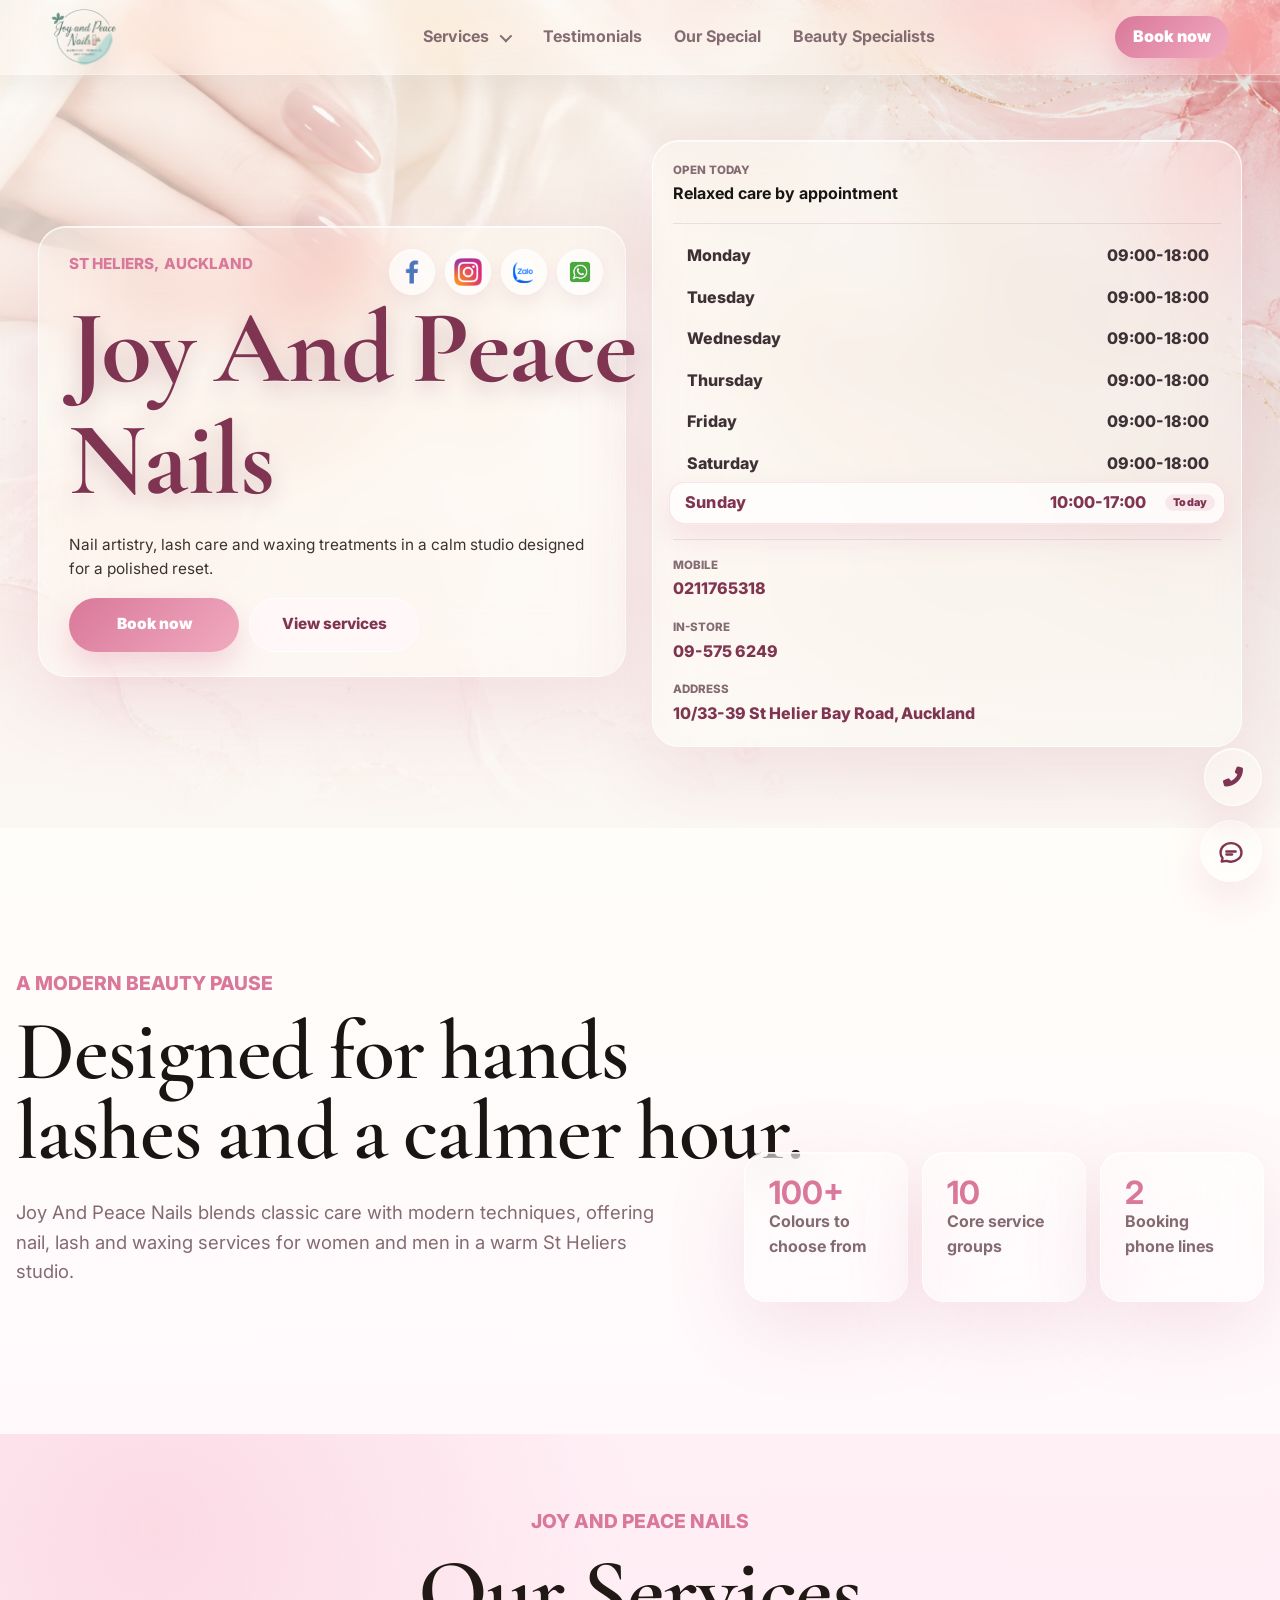
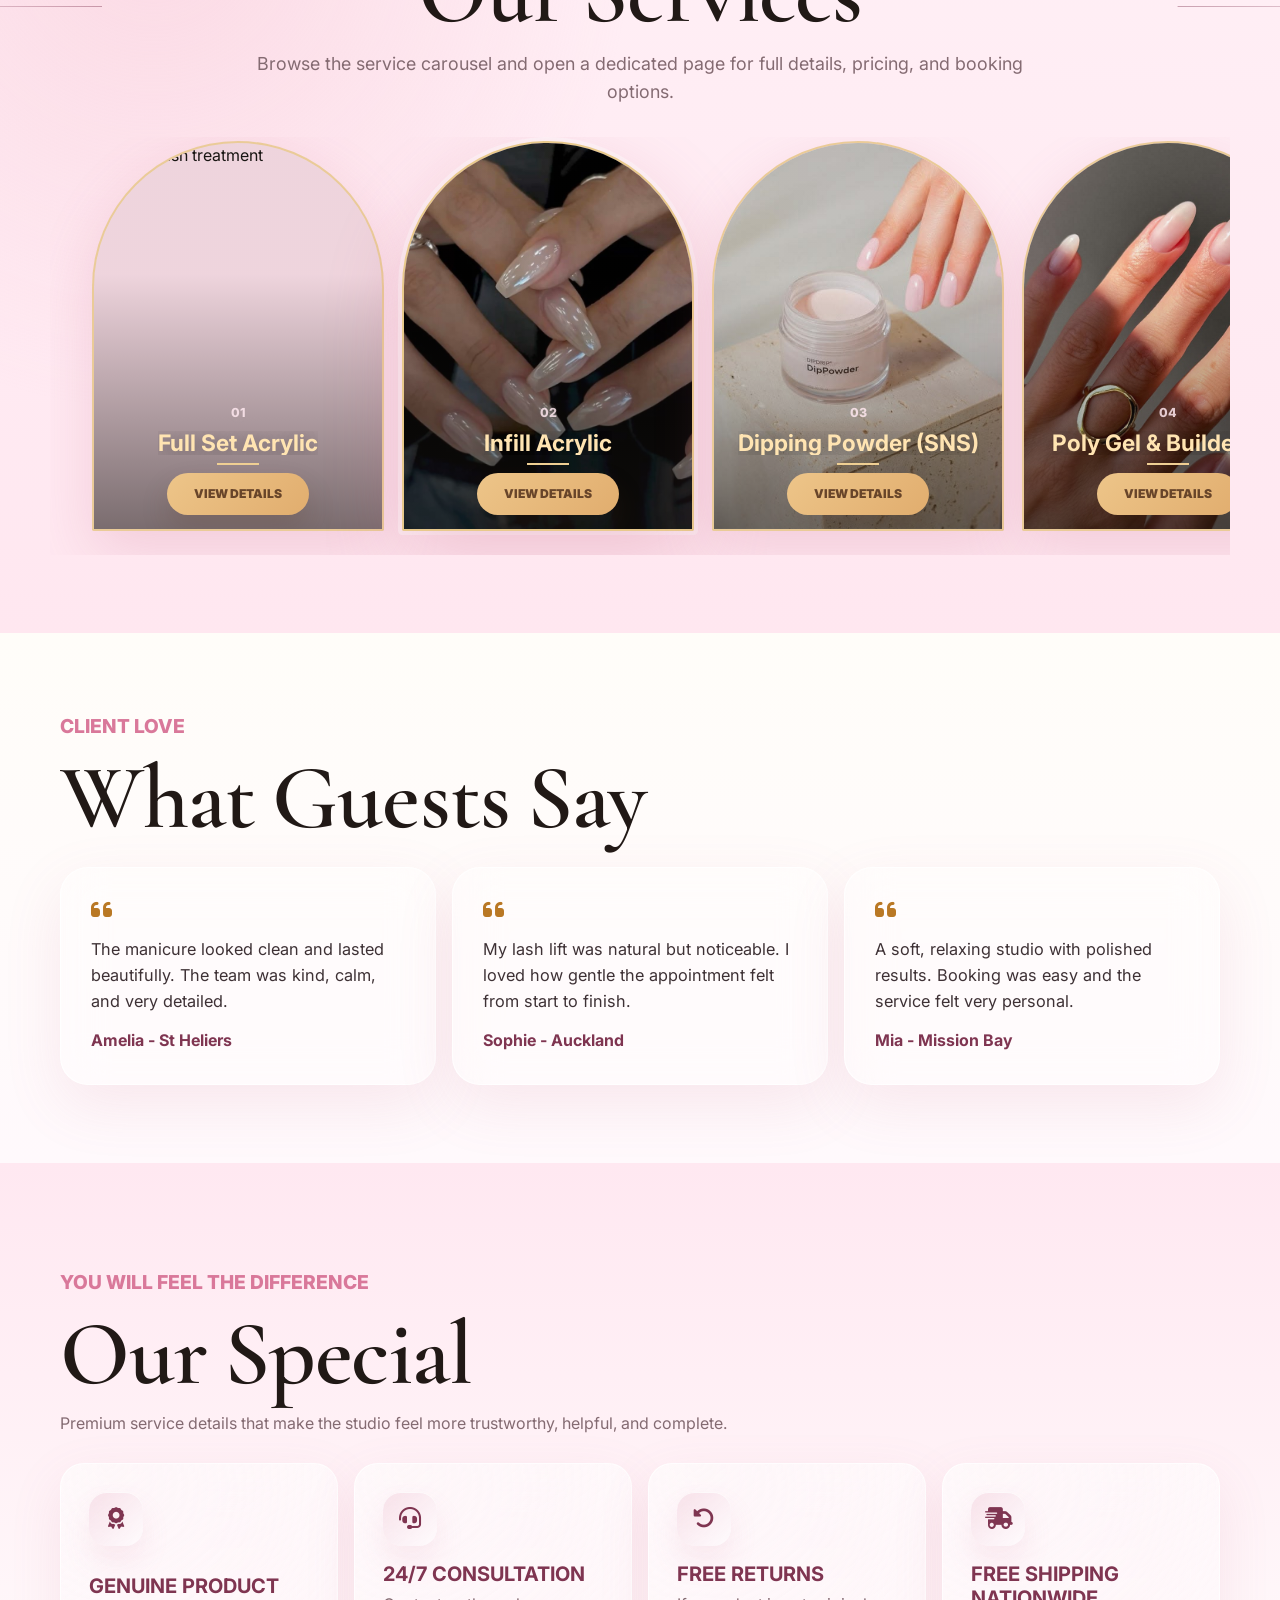
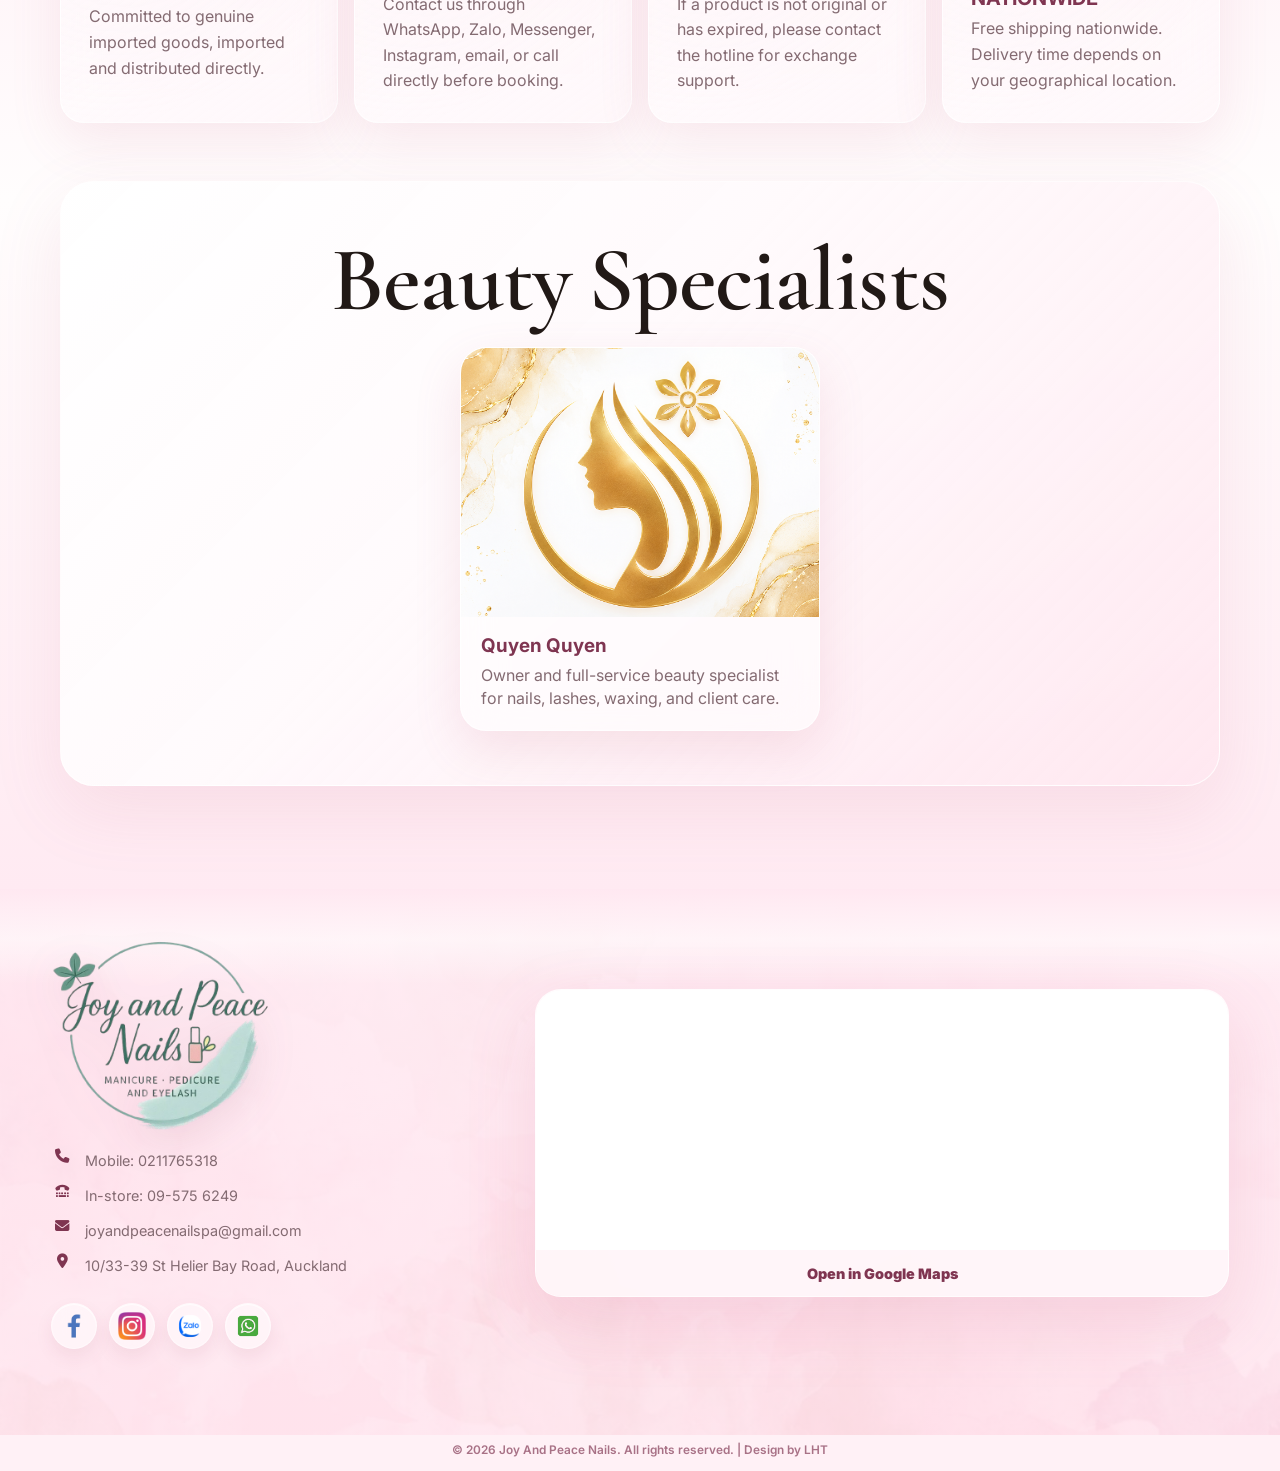
==== index.html @ 94418ef8 "Deploy Joy and Peace Nails demo" ====
<!DOCTYPE html>
<html lang="en">
  <head>
    <meta charset="UTF-8" />
    <meta name="viewport" content="width=device-width, initial-scale=1.0" />
    <meta name="description" content="Joy And Peace Nails in St Heliers, Auckland. Nail artistry, lash care and waxing services." />
    <title>Joy And Peace Nails | St Heliers Nail Spa</title>
    <link rel="icon" href="assets/images/favicon.ico" sizes="any" />
    <link rel="apple-touch-icon" href="assets/images/joy-peace-logo.png" />
    <link rel="preconnect" href="https://images.unsplash.com" />
    <link rel="preconnect" href="https://fonts.googleapis.com" />
    <link rel="preconnect" href="https://fonts.gstatic.com" crossorigin />
    <link href="https://fonts.googleapis.com/css2?family=Allura&family=Cormorant+Garamond:wght@500;600;700&family=Inter:wght@400;500;600;700;800&family=Playfair+Display:wght@600;700&display=swap" rel="stylesheet" />
    <link rel="stylesheet" href="https://cdnjs.cloudflare.com/ajax/libs/font-awesome/6.5.2/css/all.min.css" />
    <link rel="stylesheet" href="assets/css/main.css?v=1.8.0" />
  </head>
  <body>

    <header class="site-header" data-header>
      <a class="brand" href="index.html#top" aria-label="Joy and Peace Nails home">
        <img class="brand-logo" src="assets/images/joy-peace-logo.png" alt="Joy and Peace Nails" />
      </a>
      <button class="nav-toggle" type="button" aria-label="Open navigation" aria-expanded="false" data-nav-toggle>
        <i class="fa-solid fa-bars" aria-hidden="true"></i>
      </button>
      <nav class="main-nav" data-nav>
        <div class="nav-service" data-service-nav>
          <button class="nav-link service-trigger" type="button" aria-expanded="false" data-service-trigger>Services</button>
          <div class="service-dropdown" aria-label="Services menu" data-service-dropdown>
            <a href="services/full-set-acrylic.html" data-service-nav-link="services/full-set-acrylic.html"><span>Full Set Acrylic</span></a>
            <a href="services/infill-acrylic.html" data-service-nav-link="services/infill-acrylic.html"><span>Infill Acrylic</span></a>
            <a href="services/dipping-powder.html" data-service-nav-link="services/dipping-powder.html"><span>Dipping Powder (SNS)</span></a>
            <a href="services/builder-gel.html" data-service-nav-link="services/builder-gel.html"><span>Poly Gel &amp; Builder Gel</span></a>
            <a href="services/manicure-pedicure.html" data-service-nav-link="services/manicure-pedicure.html"><span>Manicure &amp; Pedicure</span></a>
            <a href="services/nail-removal.html" data-service-nav-link="services/nail-removal.html"><span>Removal</span></a>
            <a href="services/eyelash-extensions.html" data-service-nav-link="services/eyelash-extensions.html"><span>Eyelash Extensions</span></a>
            <a href="services/eyelash-infill.html" data-service-nav-link="services/eyelash-infill.html"><span>Infill (After 2 Weeks)</span></a>
            <a href="services/eyelashes-lift.html" data-service-nav-link="services/eyelashes-lift.html"><span>Tinting / Lifting / Perm</span></a>
            <a href="services/waxing.html" data-service-nav-link="services/waxing.html"><span>Waxing</span></a>
          </div>
        </div>
        <a href="index.html#testimonials">Testimonials</a>
        <a href="index.html#specialists">Our Special</a>
        <a href="index.html#team">Beauty Specialists</a>
      </nav>
      <button class="header-cta" type="button" data-booking-open>Book now</button>
    </header>

    <main id="top">
      <section class="hero">
        <div class="hero-media" aria-hidden="true" data-hero-media data-hero-images='[&quot;assets/images/hero/bg11.png&quot;,&quot;assets/images/hero/bg12.png&quot;,&quot;assets/images/hero/bg13.png&quot;]'><img src="assets/images/hero/bg11.png" alt="" /></div>
        <div class="hero-overlay"></div>
        <div class="hero-content reveal">
          <div class="hero-socials" aria-label="Social links">
            <a href="https://www.facebook.com/JoyandPeaceNails/?ref=PROFILE_EDIT_xav_ig_profile_page_web#" target="_blank" rel="noreferrer" aria-label="Facebook"><img src="assets/images/facebook-icon.png" alt="" /></a>
            <a href="https://instagram.com/joy_and_peace_nails/" target="_blank" rel="noreferrer" aria-label="Instagram"><img src="assets/images/instagram-icon.png" alt="" /></a>
            <a href="https://zalo.me/64211765318" target="_blank" rel="noreferrer" aria-label="Zalo"><img src="assets/images/zalo-icon.png" alt="" /></a>
            <a href="https://wa.me/64211765318?text=Hi%2C%20I%20would%20like%20to%20book%20an%20appointment." target="_blank" rel="noreferrer" aria-label="WhatsApp"><img src="assets/images/whatsapp-icon.png" alt="" /></a>
          </div>
          <p class="eyebrow hero-location"><span>St Heliers,</span><span>Auckland</span></p>
          <h1 class="hero-title"><span>Joy And Peace</span><span>Nails</span></h1>
          <p class="hero-copy">Nail artistry, lash care and waxing treatments in a calm studio designed for a polished reset.</p>
          <div class="hero-actions"><button class="button button-primary" type="button" data-booking-open>Book now</button><a class="button button-glass" href="#services">View services</a></div>
        </div>
        <aside class="hero-card reveal" aria-label="Studio details">
          <div><span class="meta-label">Open today</span><strong>Relaxed care by appointment</strong></div>
          <div class="hero-hours" aria-label="Opening hours"><span data-weekday="Monday"><strong>Monday</strong><em>09:00-18:00</em></span>
        <span data-weekday="Tuesday"><strong>Tuesday</strong><em>09:00-18:00</em></span>
        <span data-weekday="Wednesday"><strong>Wednesday</strong><em>09:00-18:00</em></span>
        <span data-weekday="Thursday"><strong>Thursday</strong><em>09:00-18:00</em></span>
        <span data-weekday="Friday"><strong>Friday</strong><em>09:00-18:00</em></span>
        <span data-weekday="Saturday"><strong>Saturday</strong><em>09:00-18:00</em></span>
        <span data-weekday="Sunday"><strong>Sunday</strong><em>10:00-17:00</em></span></div>
          <div class="hero-contact-item hero-contact-mobile"><span class="meta-label">Mobile</span><a class="hero-contact-line" href="tel:+64211765318">0211765318</a></div>
          <div class="hero-contact-item hero-contact-store"><span class="meta-label">In-store</span><a class="hero-contact-line" href="tel:+6495756249">09-575 6249</a></div>
          <div><span class="meta-label">Address</span><a href="https://maps.app.goo.gl/6DC3jdGo32XKdhEe8" target="_blank" rel="noreferrer">10/33-39 St Helier Bay Road, Auckland</a></div>
        </aside>
      </section>
      <section class="intro section-pad">
        <div class="section-kicker reveal">A modern beauty pause</div>
        <div class="intro-grid">
          <div class="intro-copy reveal"><h2 class="intro-title"><span>Designed for hands</span><span>lashes and a calmer hour.</span></h2><p>Joy And Peace Nails blends classic care with modern techniques, offering nail, lash and waxing services for women and men in a warm St Heliers studio.</p></div>
          <div class="stat-strip reveal" aria-label="Studio highlights"><div><strong>100+</strong><span>Colours to choose from</span></div><div><strong>10</strong><span>Core service groups</span></div><div><strong>2</strong><span>Booking phone lines</span></div></div>
        </div>
      </section>
      <section class="services section-pad" id="services">
        <div class="section-heading reveal"><p class="eyebrow">Joy And Peace Nails</p><h2>Our Services</h2><p>Browse the service carousel and open a dedicated page for full details, pricing, and booking options.</p></div>
        <div class="service-rail-wrap"><div class="service-grid" data-service-cards>
          <article class="service-card reveal" id="full-set-acrylic" data-service-card data-service-url="services/full-set-acrylic.html" tabindex="0" role="link" aria-label="View Full Set Acrylic details">
            <div class="service-card-media"><img src="https://images.unsplash.com/photo-1604654894611-6973b376cbde?auto=format&amp;fit=crop&amp;w=900&amp;q=85" alt="Nail polish treatment" data-card-image data-card-index="0" /></div>
            <div class="service-card-body"><span class="service-number">01</span><h3>Full Set Acrylic</h3><span class="service-line" aria-hidden="true"></span><a class="service-detail-button" href="services/full-set-acrylic.html">View Details</a></div>
          </article>
          <article class="service-card reveal" id="infill-acrylic" data-service-card data-service-url="services/infill-acrylic.html" tabindex="0" role="link" aria-label="View Infill Acrylic details">
            <div class="service-card-media"><img src="assets/images/services/infil_acrylic.jpg" alt="Hands with polished acrylic nails" data-card-image data-card-index="1" /></div>
            <div class="service-card-body"><span class="service-number">02</span><h3>Infill Acrylic</h3><span class="service-line" aria-hidden="true"></span><a class="service-detail-button" href="services/infill-acrylic.html">View Details</a></div>
          </article>
          <article class="service-card reveal" id="dipping-powder" data-service-card data-service-url="services/dipping-powder.html" tabindex="0" role="link" aria-label="View Dipping Powder (SNS) details">
            <div class="service-card-media"><img src="assets/images/services/dippingPowder.jpg" alt="Dipping powder nail product with pink manicure" data-card-image data-card-index="2" /></div>
            <div class="service-card-body"><span class="service-number">03</span><h3>Dipping Powder (SNS)</h3><span class="service-line" aria-hidden="true"></span><a class="service-detail-button" href="services/dipping-powder.html">View Details</a></div>
          </article>
          <article class="service-card reveal" id="builder-gel" data-service-card data-service-url="services/builder-gel.html" tabindex="0" role="link" aria-label="View Poly Gel &amp; Builder Gel details">
            <div class="service-card-media"><img src="assets/images/services/builder_gel.jpg" alt="Fresh builder gel manicure" data-card-image data-card-index="3" /></div>
            <div class="service-card-body"><span class="service-number">04</span><h3>Poly Gel &amp; Builder Gel</h3><span class="service-line" aria-hidden="true"></span><a class="service-detail-button" href="services/builder-gel.html">View Details</a></div>
          </article>
          <article class="service-card reveal" id="manicure-pedicure" data-service-card data-service-url="services/manicure-pedicure.html" tabindex="0" role="link" aria-label="View Manicure &amp; Pedicure details">
            <div class="service-card-media"><img src="https://images.unsplash.com/photo-1607779097040-26e80aa78e66?auto=format&amp;fit=crop&amp;w=900&amp;q=85" alt="Spa treatment room with soft light" data-card-image data-card-index="4" /></div>
            <div class="service-card-body"><span class="service-number">05</span><h3>Manicure &amp; Pedicure</h3><span class="service-line" aria-hidden="true"></span><a class="service-detail-button" href="services/manicure-pedicure.html">View Details</a></div>
          </article>
          <article class="service-card reveal" id="nail-removal" data-service-card data-service-url="services/nail-removal.html" tabindex="0" role="link" aria-label="View Removal details">
            <div class="service-card-media"><img src="assets/images/services/nail_removal.jpg" alt="Nail removal and manicure care" data-card-image data-card-index="5" /></div>
            <div class="service-card-body"><span class="service-number">06</span><h3>Removal</h3><span class="service-line" aria-hidden="true"></span><a class="service-detail-button" href="services/nail-removal.html">View Details</a></div>
          </article>
          <article class="service-card reveal" id="eyelash-extensions" data-service-card data-service-url="services/eyelash-extensions.html" tabindex="0" role="link" aria-label="View Eyelash Extensions details">
            <div class="service-card-media"><img src="https://images.unsplash.com/photo-1589710751893-f9a6770ad71b?auto=format&amp;fit=crop&amp;w=900&amp;q=85" alt="Eyelash extension treatment" data-card-image data-card-index="6" /></div>
            <div class="service-card-body"><span class="service-number">07</span><h3>Eyelash Extensions</h3><span class="service-line" aria-hidden="true"></span><a class="service-detail-button" href="services/eyelash-extensions.html">View Details</a></div>
          </article>
          <article class="service-card reveal" id="eyelash-infill" data-service-card data-service-url="services/eyelash-infill.html" tabindex="0" role="link" aria-label="View Infill (After 2 Weeks) details">
            <div class="service-card-media"><img src="assets/images/services/infill_after_2_weeks.jpg" alt="Natural infill manicure after two weeks" data-card-image data-card-index="7" /></div>
            <div class="service-card-body"><span class="service-number">08</span><h3>Infill (After 2 Weeks)</h3><span class="service-line" aria-hidden="true"></span><a class="service-detail-button" href="services/eyelash-infill.html">View Details</a></div>
          </article>
          <article class="service-card reveal" id="eyelashes-lift" data-service-card data-service-url="services/eyelashes-lift.html" tabindex="0" role="link" aria-label="View Tinting / Lifting / Perm details">
            <div class="service-card-media"><img src="assets/images/services/eyelashes_.jpg" alt="Lash lift treatment close up" data-card-image data-card-index="8" /></div>
            <div class="service-card-body"><span class="service-number">09</span><h3>Tinting / Lifting / Perm</h3><span class="service-line" aria-hidden="true"></span><a class="service-detail-button" href="services/eyelashes-lift.html">View Details</a></div>
          </article>
          <article class="service-card reveal" id="waxing" data-service-card data-service-url="services/waxing.html" tabindex="0" role="link" aria-label="View Waxing details">
            <div class="service-card-media"><img src="assets/images/services/wax.jpg" alt="Eyebrow waxing treatment" data-card-image data-card-index="9" /></div>
            <div class="service-card-body"><span class="service-number">10</span><h3>Waxing</h3><span class="service-line" aria-hidden="true"></span><a class="service-detail-button" href="services/waxing.html">View Details</a></div>
          </article></div></div>
      </section>
      <section class="testimonials section-pad" id="testimonials">
        <div class="section-heading reveal"><p class="eyebrow">Client Love</p><h2>What Guests Say</h2></div>
        <div class="testimonial-grid reveal">
          <article><i class="fa-solid fa-quote-left" aria-hidden="true"></i><p>The manicure looked clean and lasted beautifully. The team was kind, calm, and very detailed.</p><strong>Amelia - St Heliers</strong></article>
          <article><i class="fa-solid fa-quote-left" aria-hidden="true"></i><p>My lash lift was natural but noticeable. I loved how gentle the appointment felt from start to finish.</p><strong>Sophie - Auckland</strong></article>
          <article><i class="fa-solid fa-quote-left" aria-hidden="true"></i><p>A soft, relaxing studio with polished results. Booking was easy and the service felt very personal.</p><strong>Mia - Mission Bay</strong></article>
        </div>
      </section>
      <section class="specialists section-pad" id="specialists">
        <div class="section-heading reveal"><p class="eyebrow">You will feel the difference</p><h2>Our Special</h2><p>Premium service details that make the studio feel more trustworthy, helpful, and complete.</p></div>
        <div class="benefit-list reveal" aria-label="Our special benefits">
          <article><i class="fa-solid fa-award" aria-hidden="true"></i><div><h3>Genuine Product</h3><p>Committed to genuine imported goods, imported and distributed directly.</p></div></article>
          <article><i class="fa-solid fa-headset" aria-hidden="true"></i><div><h3>24/7 Consultation</h3><p>Contact us through WhatsApp, Zalo, Messenger, Instagram, email, or call directly before booking.</p></div></article>
          <article><i class="fa-solid fa-rotate-left" aria-hidden="true"></i><div><h3>Free Returns</h3><p>If a product is not original or has expired, please contact the hotline for exchange support.</p></div></article>
          <article><i class="fa-solid fa-truck-fast" aria-hidden="true"></i><div><h3>Free Shipping Nationwide</h3><p>Free shipping nationwide. Delivery time depends on your geographical location.</p></div></article>
        </div>
        <div class="team-block reveal" id="team">
          <div class="section-heading compact-heading"><h2>Beauty Specialists</h2></div>
          <div class="specialist-grid specialist-count-1" data-specialist-grid data-team-count="1"><article class="specialist-card"><img src="assets/images/avatar.png" alt="Quyen Quyen - Joy And Peace Nails specialist" /><h3>Quyen Quyen</h3><p>Owner and full-service beauty specialist for nails, lashes, waxing, and client care.</p></article></div>
        </div>
      </section>
    </main>

    <footer class="site-footer">
      <div class="footer-info">
        <img class="footer-logo" src="assets/images/joy-peace-logo.png" alt="Joy and Peace Nails" />
        <span class="footer-contact-line"><i class="fa-solid fa-phone" aria-hidden="true"></i><a href="tel:+64211765318">Mobile: 0211765318</a></span>
        <span class="footer-contact-line"><i class="fa-solid fa-tty" aria-hidden="true"></i><a href="tel:+6495756249">In-store: 09-575 6249</a></span>
        <span class="footer-contact-line"><i class="fa-solid fa-envelope" aria-hidden="true"></i><a href="mailto:joyandpeacenailspa@gmail.com">joyandpeacenailspa@gmail.com</a></span>
        <span class="footer-contact-line"><i class="fa-solid fa-location-dot" aria-hidden="true"></i><a href="https://maps.app.goo.gl/6DC3jdGo32XKdhEe8" target="_blank" rel="noreferrer">10/33-39 St Helier Bay Road, Auckland</a></span>
        <div class="footer-socials" aria-label="Social links">
          <a href="https://www.facebook.com/JoyandPeaceNails/?ref=PROFILE_EDIT_xav_ig_profile_page_web#" target="_blank" rel="noreferrer" aria-label="Facebook"><img src="assets/images/facebook-icon.png" alt="" /></a>
          <a href="https://instagram.com/joy_and_peace_nails/" target="_blank" rel="noreferrer" aria-label="Instagram"><img src="assets/images/instagram-icon.png" alt="" /></a>
          <a href="https://zalo.me/64211765318" target="_blank" rel="noreferrer" aria-label="Zalo"><img src="assets/images/zalo-icon.png" alt="" /></a>
          <a href="https://wa.me/64211765318?text=Hi%2C%20I%20would%20like%20to%20book%20an%20appointment." target="_blank" rel="noreferrer" aria-label="WhatsApp"><img src="assets/images/whatsapp-icon.png" alt="" /></a>
        </div>
      </div>
      <div class="footer-map" aria-label="Joy and Peace Nails location on Google Maps">
        <iframe title="Joy and Peace Nails location on Google Maps" loading="lazy" referrerpolicy="no-referrer-when-downgrade" src="https://www.google.com/maps?output=embed&q=10%2F33-39%20St%20Helier%20Bay%20Road%2C%20Auckland%2C%20New%20Zealand"></iframe>
        <a class="map-open-link" href="https://maps.app.goo.gl/6DC3jdGo32XKdhEe8" target="_blank" rel="noreferrer">Open in Google Maps</a>
      </div>
    </footer>
    <div class="footer-credit" aria-label="Site copyright">&copy; 2026 Joy And Peace Nails. All rights reserved. | Design by LHT</div>
    <div class="floating-chat" data-chat>
      <div class="chat-options" data-chat-options>
        <a class="chat-option" href="https://zalo.me/64211765318" target="_blank" rel="noreferrer" aria-label="Chat on Zalo"><span aria-hidden="true"><img src="assets/images/zalo-icon.png" alt="" /></span><strong>Zalo</strong></a>
        <a class="chat-option" href="https://www.facebook.com/JoyandPeaceNails/?ref=PROFILE_EDIT_xav_ig_profile_page_web#" target="_blank" rel="noreferrer" aria-label="Open Facebook"><span aria-hidden="true"><img src="assets/images/facebook-icon.png" alt="" /></span><strong>Messenger</strong></a>
        <a class="chat-option" href="https://instagram.com/joy_and_peace_nails/" target="_blank" rel="noreferrer" aria-label="Open Instagram"><span aria-hidden="true"><img src="assets/images/instagram-icon.png" alt="" /></span><strong>Instagram</strong></a>
        <a class="chat-option" href="https://wa.me/64211765318?text=Hi%2C%20I%20would%20like%20to%20book%20an%20appointment." target="_blank" rel="noreferrer" aria-label="Chat on WhatsApp"><span aria-hidden="true"><img src="assets/images/whatsapp-icon.png" alt="" /></span><strong>WhatsApp</strong></a>
      </div>
      <button class="chat-toggle" type="button" aria-label="Open chat options" aria-expanded="false" data-chat-toggle>
        <svg viewBox="0 0 24 24" aria-hidden="true"><path d="M4.8 18.2c-1.1-1.4-1.8-3.1-1.8-5 0-4.4 4-8 9-8s9 3.6 9 8-4 8-9 8c-1.3 0-2.6-.3-3.7-.7L4 21l.8-2.8Z" /><path d="M8 12.4h8M8 15h5" /></svg>
      </button>
    </div>
    <a class="floating-phone" href="tel:+6495756249" aria-label="Call Joy and Peace Nails"><i class="fa-solid fa-phone-flip" aria-hidden="true"></i></a>
    
    <div class="booking-modal" data-booking-modal aria-hidden="true">
      <div class="booking-backdrop" data-booking-close></div>
      <form class="booking-form" data-booking-form>
        <button class="booking-close" type="button" aria-label="Close booking form" data-booking-close>&times;</button>
        <label class="booking-website-field" aria-hidden="true" tabindex="-1">Website<input name="website" type="text" autocomplete="off" tabindex="-1" /></label>
        <p class="eyebrow">Appointment request</p>
        <h2>Book Your Visit</h2>
        <label class="booking-name">Full name<input name="name" type="text" autocomplete="name" required /></label>
        <label class="booking-phone">Phone<input name="phone" type="tel" autocomplete="tel" required /></label>
        <label class="booking-email"><span class="field-label">Email</span><input name="email" type="email" autocomplete="email" /></label>
        <label class="booking-service-field">Service<span class="select-wrap"><select name="service" data-booking-service required><option value="Full Set Acrylic">Full Set Acrylic</option><option value="Infill Acrylic">Infill Acrylic</option><option value="Dipping Powder (SNS)">Dipping Powder (SNS)</option><option value="Poly Gel &amp; Builder Gel">Poly Gel &amp; Builder Gel</option><option value="Manicure &amp; Pedicure">Manicure &amp; Pedicure</option><option value="Removal">Removal</option><option value="Eyelash Extensions">Eyelash Extensions</option><option value="Infill (After 2 Weeks)">Infill (After 2 Weeks)</option><option value="Tinting / Lifting / Perm">Tinting / Lifting / Perm</option><option value="Waxing">Waxing</option></select></span></label>
        <label class="booking-specialist-field">Specialist <small>(optional)</small><span class="select-wrap"><select name="specialist" data-booking-specialist><option value="Any available specialist">Any available specialist</option><option value="Quyen Quyen">Quyen Quyen</option></select></span></label>
        <label class="booking-date">Preferred day<span class="select-wrap"><select name="day" data-booking-day required><option value="">Select an opening day</option><option value="Monday - 09:00-18:00">Monday - 09:00-18:00</option><option value="Tuesday - 09:00-18:00">Tuesday - 09:00-18:00</option><option value="Wednesday - 09:00-18:00">Wednesday - 09:00-18:00</option><option value="Thursday - 09:00-18:00">Thursday - 09:00-18:00</option><option value="Friday - 09:00-18:00">Friday - 09:00-18:00</option><option value="Saturday - 09:00-18:00">Saturday - 09:00-18:00</option><option value="Sunday - 10:00-17:00">Sunday - 10:00-17:00</option></select></span></label>
        <label class="booking-time">Preferred time<input name="time" type="text" placeholder="Example: 10:30 AM" required /></label>
        <label class="booking-notes">Notes<textarea name="notes" rows="3" placeholder="Tell us anything helpful"></textarea></label>
        <p class="booking-status" data-booking-status aria-live="polite"></p>
        <button class="button button-primary" type="submit">Send booking request</button>
      </form>
    </div>
    <script>window.JPN_CONTACT_EMAIL = "joyandpeacenailspa@gmail.com";</script>
    <script src="assets/js/main.js?v=1.8.0"></script>
  </body>
</html>
---- assets/css/main.css ----
:root {
  --ink: #181512;
  --muted: #846b72;
  --paper: #fff4f8;
  --ivory: #fffdf9;
  --blush: #f8c9d7;
  --rose: #d9789a;
  --sage: #8fae9b;
  --champagne: #e8c98c;
  --glass: rgba(255, 255, 255, 0.56);
  --line: rgba(145, 83, 103, 0.14);
  --shadow: 0 24px 80px rgba(196, 96, 128, 0.16);
  --radius: 28px;
}

* {
  box-sizing: border-box;
}

html {
  scroll-behavior: smooth;
  scrollbar-color: rgba(217, 120, 154, 0.62) rgba(255, 238, 245, 0.72);
  scrollbar-width: thin;
}

::-webkit-scrollbar {
  width: 12px;
  height: 12px;
}

::-webkit-scrollbar-track {
  background: rgba(255, 238, 245, 0.72);
}

::-webkit-scrollbar-thumb {
  border: 3px solid rgba(255, 238, 245, 0.72);
  border-radius: 999px;
  background: linear-gradient(180deg, rgba(217, 120, 154, 0.74), rgba(248, 201, 215, 0.86));
}

::-webkit-scrollbar-thumb:hover {
  background: linear-gradient(180deg, rgba(201, 95, 125, 0.86), rgba(239, 182, 197, 0.95));
}

body {
  margin: 0;
  overflow-x: hidden;
  background:
    linear-gradient(rgba(255, 246, 250, 0.58), rgba(255, 246, 250, 0.7)),
    url("../images/pink-watercolor-bg.png") top center / cover fixed,
    linear-gradient(180deg, #fff4f8 0%, #ffe8f0 52%, #fff8fb 100%);
  color: var(--ink);
  font-family: Inter, system-ui, -apple-system, BlinkMacSystemFont, "Segoe UI", sans-serif;
  line-height: 1.6;
}

img {
  display: block;
  width: 100%;
}

a {
  color: inherit;
  text-decoration: none;
}

.site-header {
  position: fixed;
  top: 12px;
  left: 12px;
  right: 12px;
  z-index: 20;
  display: grid;
  grid-template-columns: 1fr auto;
  align-items: center;
  gap: 12px;
  padding: 10px;
  border: 1px solid rgba(255, 255, 255, 0.72);
  border-radius: 24px;
  background: rgba(255, 255, 255, 0.54);
  box-shadow: 0 18px 50px rgba(49, 31, 25, 0.12);
  backdrop-filter: blur(22px) saturate(1.3);
  -webkit-backdrop-filter: blur(22px) saturate(1.3);
  transition: transform 280ms ease, background 280ms ease, box-shadow 280ms ease;
}

.site-header.is-scrolled {
  background: rgba(255, 255, 255, 0.72);
  box-shadow: 0 14px 42px rgba(49, 31, 25, 0.16);
}

.brand {
  display: inline-flex;
  align-items: center;
  min-width: 0;
}

.brand-logo {
  width: clamp(132px, 40vw, 188px);
  height: 52px;
  object-fit: contain;
  object-position: left center;
  filter: drop-shadow(0 8px 14px rgba(24, 21, 18, 0.12));
}

.nav-toggle {
  display: inline-grid;
  width: 44px;
  height: 44px;
  place-items: center;
  gap: 4px;
  border: 0;
  border-radius: 16px;
  background: rgba(24, 21, 18, 0.08);
  cursor: pointer;
}

.nav-toggle i {
  color: #7f3551;
  font-size: 1.22rem;
  transition: transform 260ms ease, color 260ms ease;
}

.nav-toggle[aria-expanded="true"] i {
  transform: rotate(90deg);
  color: var(--rose);
}

.main-nav,
.header-cta {
  display: none;
}

button.header-cta,
button.button {
  border: 0;
  font: inherit;
  cursor: pointer;
}

.main-nav.is-open {
  display: grid;
  grid-column: 1 / -1;
  gap: 6px;
  padding: 8px;
  border-radius: 18px;
  background: rgba(255, 255, 255, 0.52);
}

.main-nav a,
.nav-link {
  display: flex;
  width: 100%;
  align-items: center;
  padding: 12px 14px;
  border: 0;
  border-radius: 14px;
  background: transparent;
  color: var(--muted);
  font: inherit;
  font-weight: 700;
  cursor: pointer;
}

.main-nav a:hover,
.main-nav a:focus-visible,
.nav-link:hover,
.nav-link:focus-visible,
.nav-service.is-open > .nav-link {
  background: rgba(201, 95, 125, 0.12);
  color: var(--ink);
}

.nav-service {
  position: relative;
}

.service-trigger::after {
  width: 7px;
  height: 7px;
  margin-left: auto;
  border-right: 2px solid currentColor;
  border-bottom: 2px solid currentColor;
  transform: rotate(45deg) translateY(-2px);
  transition: transform 220ms ease;
  content: "";
}

.nav-service.is-open .service-trigger::after {
  transform: rotate(225deg) translate(-2px, -1px);
}

.service-dropdown {
  display: none;
}

.nav-service.is-open .service-dropdown {
  display: grid;
  gap: 4px;
  padding: 6px 0 4px 14px;
}

.service-dropdown button {
  display: flex;
  width: 100%;
  align-items: center;
  justify-content: space-between;
  min-height: 44px;
  padding: 10px 12px;
  border: 0;
  border-radius: 14px;
  background: transparent;
  color: var(--muted);
  font: inherit;
  font-size: 0.94rem;
  font-weight: 700;
  text-align: left;
  cursor: pointer;
  transition: background 220ms ease, color 220ms ease, transform 220ms ease;
}

.service-dropdown button:hover,
.service-dropdown button:focus-visible,
.service-dropdown button.is-active {
  background: rgba(216, 189, 130, 0.2);
  color: var(--ink);
}

.hero {
  position: relative;
  display: grid;
  min-height: 92svh;
  padding: 112px 16px 24px;
  overflow: hidden;
  isolation: isolate;
}

.hero-media,
.hero-overlay {
  position: absolute;
  inset: 0;
  z-index: -2;
}

.hero-media img {
  height: 100%;
  object-fit: cover;
  object-position: 49% center;
}

.hero-overlay {
  z-index: -1;
  background:
    linear-gradient(180deg, rgba(251, 248, 243, 0.34) 0%, rgba(251, 248, 243, 0.76) 58%, #fbf8f3 100%),
    linear-gradient(90deg, rgba(24, 21, 18, 0.28), transparent 58%);
}

.hero-content {
  align-self: end;
  position: relative;
  max-width: 680px;
  padding: 28px;
  border: 1px solid rgba(255, 255, 255, 0.66);
  border-radius: var(--radius);
  background: rgba(255, 255, 255, 0.44);
  box-shadow: var(--shadow);
  backdrop-filter: blur(28px) saturate(1.25);
  -webkit-backdrop-filter: blur(28px) saturate(1.25);
}

.hero-socials {
  position: absolute;
  top: 18px;
  right: 18px;
  display: flex;
  gap: 10px;
}

.hero-socials a {
  display: grid;
  width: 40px;
  height: 40px;
  place-items: center;
  border-radius: 999px;
  background: rgba(255, 255, 255, 0.36);
  box-shadow: inset 0 1px 0 rgba(255, 255, 255, 0.72);
  backdrop-filter: blur(16px) saturate(1.2);
  -webkit-backdrop-filter: blur(16px) saturate(1.2);
  transition: transform 260ms ease, background 260ms ease;
}

.hero-socials a:hover,
.hero-socials a:focus-visible {
  background: rgba(255, 255, 255, 0.72);
  transform: translateY(-2px);
}

.hero-socials img {
  width: 22px;
  height: 22px;
  object-fit: contain;
}

.hero-socials a[aria-label="Zalo"] img {
  width: 30px;
  height: 30px;
}

.eyebrow,
.section-kicker {
  margin: 0 0 12px;
  color: var(--rose);
  font-size: 1.2rem;
  font-weight: 800;
  letter-spacing: 0;
  text-transform: uppercase;
}

h1,
h2,
h3,
p {
  margin-top: 0;
}

h1,
h2 {
  font-family: "Playfair Display", Georgia, serif;
  line-height: 0.98;
}

h1 {
  max-width: 10ch;
  margin-bottom: 18px;
  font-size: clamp(3.25rem, 17vw, 5.4rem);
}

h2 {
  margin-bottom: 18px;
  font-size: clamp(2.4rem, 14vw, 5.6rem);
}

h3 {
  margin-bottom: 8px;
  font-size: 1.18rem;
  line-height: 1.2;
}

.hero-copy {
  max-width: 34rem;
  margin-bottom: 24px;
  color: #3b332d;
  font-size: 1.04rem;
}

.hero-actions,
.contact-actions {
  display: grid;
  gap: 10px;
}

.button {
  display: inline-flex;
  min-height: 50px;
  align-items: center;
  justify-content: center;
  padding: 0 20px;
  border-radius: 999px;
  font-weight: 800;
  transition: transform 340ms ease, box-shadow 340ms ease, background 340ms ease;
}

.button:hover,
.button:focus-visible {
  transform: translateY(-2px);
}

.button-primary {
  background: linear-gradient(135deg, var(--ink), #4a322c);
  color: #fff;
  box-shadow: 0 14px 30px rgba(24, 21, 18, 0.22);
}

.button-glass {
  border: 1px solid rgba(255, 255, 255, 0.7);
  background: rgba(255, 255, 255, 0.44);
  color: var(--ink);
  backdrop-filter: blur(18px);
  -webkit-backdrop-filter: blur(18px);
}

.button-glass.dark {
  border-color: rgba(24, 21, 18, 0.1);
  background: rgba(24, 21, 18, 0.06);
}

.hero-card {
  display: grid;
  gap: 14px;
  align-self: end;
  margin-top: 14px;
  padding: 18px;
  border: 1px solid rgba(255, 255, 255, 0.66);
  border-radius: 24px;
  background: rgba(255, 255, 255, 0.5);
  box-shadow: var(--shadow);
  backdrop-filter: blur(24px) saturate(1.25);
  -webkit-backdrop-filter: blur(24px) saturate(1.25);
}

.hero-card div {
  display: grid;
  gap: 2px;
}

.meta-label {
  color: var(--muted);
  font-size: 0.72rem;
  font-weight: 800;
  text-transform: uppercase;
}

.section-pad {
  padding: 72px 16px;
}

.intro,
.services,
.testimonials,
.service-detail,
.specialists,
.contact {
  max-width: 1160px;
  margin: 0 auto;
}

.intro-grid {
  display: grid;
  gap: 18px;
}

.intro-copy p,
.experience-copy p,
.contact-card p {
  color: var(--muted);
}

.testimonials {
  max-width: none;
  padding-right: max(16px, calc((100vw - 1160px) / 2));
  padding-left: max(16px, calc((100vw - 1160px) / 2));
}

.testimonials.section-pad {
  padding-top: clamp(50px, 8vw, 78px);
  padding-bottom: clamp(50px, 8vw, 78px);
}

.testimonials .section-heading {
  margin-bottom: 24px;
  text-align: center;
}

.testimonial-grid {
  display: grid;
  gap: 16px;
}

.testimonial-grid article {
  display: grid;
  gap: 14px;
  padding: clamp(20px, 4vw, 30px);
  border: 1px solid rgba(255, 255, 255, 0.78);
  border-radius: 28px;
  background: rgba(255, 255, 255, 0.32);
  box-shadow: 0 20px 58px rgba(196, 96, 128, 0.12);
  backdrop-filter: blur(22px) saturate(1.2);
  -webkit-backdrop-filter: blur(22px) saturate(1.2);
}

.testimonial-grid i {
  color: #b97824;
  font-size: 1.5rem;
}

.testimonial-grid p {
  margin-bottom: 0;
  color: #3e3135;
  font-size: 1.02rem;
}

.testimonial-grid strong {
  color: #7f3551;
}

.stat-strip {
  display: grid;
  gap: 10px;
}

.stat-strip div,
.menu-card,
.contact-card {
  border: 1px solid rgba(255, 255, 255, 0.7);
  background: rgba(255, 255, 255, 0.46);
  box-shadow: var(--shadow);
  backdrop-filter: blur(22px) saturate(1.18);
  -webkit-backdrop-filter: blur(22px) saturate(1.18);
}

.stat-strip div {
  padding: 18px;
  border-radius: 22px;
}

.stat-strip strong {
  display: block;
  color: var(--rose);
  font-size: 2rem;
  line-height: 1;
}

.stat-strip span {
  color: var(--muted);
  font-weight: 700;
}

.section-heading {
  max-width: 780px;
  margin-bottom: 26px;
}

.service-grid {
  display: grid;
  gap: 16px;
}

.service-card {
  overflow: hidden;
  border: 0;
  padding: 0;
  color: inherit;
  font: inherit;
  text-align: left;
  border: 1px solid rgba(255, 255, 255, 0.72);
  border-radius: var(--radius);
  background: rgba(255, 255, 255, 0.48);
  box-shadow: var(--shadow);
  backdrop-filter: blur(20px);
  -webkit-backdrop-filter: blur(20px);
  cursor: pointer;
  transition: transform 420ms ease, border-color 420ms ease, box-shadow 420ms ease;
}

.service-card:hover,
.service-card:focus-visible,
.service-card.is-active {
  border-color: rgba(216, 189, 130, 0.72);
  box-shadow: 0 24px 80px rgba(82, 54, 44, 0.2), 0 0 0 1px rgba(216, 189, 130, 0.22);
  transform: translateY(-3px);
}

.service-card img {
  aspect-ratio: 4 / 3;
  object-fit: cover;
  transition: transform 900ms ease;
}

.service-card:hover img {
  transform: scale(1.045);
}

.service-card div {
  padding: 20px;
}

.service-card span {
  color: var(--sage);
  font-size: 0.76rem;
  font-weight: 900;
}

.service-card p {
  margin-bottom: 0;
  color: var(--muted);
}

.experience-panel {
  display: grid;
  gap: 20px;
  padding: 10px;
  border: 1px solid rgba(255, 255, 255, 0.72);
  border-radius: 34px;
  background:
    linear-gradient(135deg, rgba(255, 255, 255, 0.5), rgba(255, 255, 255, 0.2)),
    rgba(143, 174, 155, 0.16);
  box-shadow: var(--shadow);
  backdrop-filter: blur(24px);
  -webkit-backdrop-filter: blur(24px);
}

.experience-image {
  overflow: hidden;
  border-radius: 26px;
}

.experience-image img {
  aspect-ratio: 1 / 1;
  height: 100%;
  object-fit: cover;
}

.experience-copy {
  padding: 12px 10px 18px;
}

.feature-list {
  display: grid;
  gap: 10px;
  padding: 0;
  margin: 22px 0 0;
  list-style: none;
}

.feature-list li {
  position: relative;
  padding-left: 28px;
  color: #3d352f;
  font-weight: 700;
}

.feature-list li::before {
  position: absolute;
  left: 0;
  top: 0.68em;
  width: 14px;
  height: 2px;
  border-radius: 999px;
  background: var(--champagne);
  content: "";
}

.service-detail-shell {
  display: grid;
  gap: 16px;
}

.service-tabs {
  display: flex;
  gap: 10px;
  overflow-x: auto;
  padding: 4px 2px 14px;
  scrollbar-width: thin;
}

.service-tabs button {
  flex: 0 0 auto;
  min-height: 46px;
  padding: 0 16px;
  border: 1px solid rgba(24, 21, 18, 0.09);
  border-radius: 999px;
  background: rgba(255, 255, 255, 0.5);
  color: var(--muted);
  font: inherit;
  font-weight: 800;
  cursor: pointer;
  transition: background 220ms ease, border-color 220ms ease, color 220ms ease, transform 220ms ease;
}

.service-tabs button:hover,
.service-tabs button:focus-visible,
.service-tabs button.is-active {
  border-color: rgba(216, 189, 130, 0.72);
  background: rgba(216, 189, 130, 0.2);
  color: var(--ink);
  transform: translateY(-1px);
}

.price-panel {
  padding: 24px;
  border: 1px solid rgba(255, 255, 255, 0.7);
  border-radius: 34px;
  background: rgba(255, 255, 255, 0.5);
  box-shadow: var(--shadow);
  backdrop-filter: blur(24px) saturate(1.16);
  -webkit-backdrop-filter: blur(24px) saturate(1.16);
  opacity: 1;
  transform: translateY(0);
  transition: opacity 260ms ease, transform 260ms ease;
}

.price-panel.is-changing {
  opacity: 0;
  transform: translateY(14px);
}

.price-inner {
  display: grid;
  gap: 22px;
  opacity: 1;
  transform: translateY(0);
  transition: opacity 260ms ease, transform 260ms ease;
}

.price-title {
  max-width: 720px;
  margin: 0 auto;
  text-align: center;
}

.price-title h3 {
  margin-bottom: 10px;
  font-family: "Playfair Display", Georgia, serif;
  font-size: clamp(2.3rem, 12vw, 4.8rem);
  line-height: 1;
}

.price-title p {
  margin-bottom: 0;
  color: var(--muted);
}

.price-table {
  overflow: hidden;
  border: 1px solid var(--line);
  border-radius: 22px;
  background: rgba(255, 255, 255, 0.42);
}

.price-row {
  display: flex;
  align-items: center;
  justify-content: space-between;
  gap: 18px;
  padding: 15px 16px;
  border-top: 1px solid rgba(24, 21, 18, 0.08);
  color: var(--muted);
  transition: background 200ms ease, color 200ms ease;
}

.price-row:first-child {
  border-top: 0;
  background: rgba(216, 189, 130, 0.16);
  color: var(--ink);
  font-size: 0.76rem;
  font-weight: 900;
  text-transform: uppercase;
}

.price-row:not(:first-child):hover {
  background: rgba(255, 255, 255, 0.72);
  color: var(--ink);
}

.price-row strong {
  color: var(--ink);
  white-space: nowrap;
}

.price-row span {
  min-width: 0;
}

.price-actions {
  display: grid;
  gap: 10px;
}

.gallery-grid {
  display: grid;
  gap: 14px;
}

.gallery-grid img {
  min-height: 240px;
  border-radius: var(--radius);
  object-fit: cover;
  box-shadow: var(--shadow);
}

.specialists {
  max-width: none;
  padding-right: max(16px, calc((100vw - 1160px) / 2));
  padding-left: max(16px, calc((100vw - 1160px) / 2));
}

.benefit-list {
  display: grid;
  gap: 16px;
  max-width: 900px;
  margin: 0 auto 34px;
}

.benefit-list article {
  display: grid;
  grid-template-columns: 54px 1fr;
  gap: 16px;
  align-items: start;
  padding: 18px;
  border: 1px solid rgba(255, 255, 255, 0.76);
  border-radius: 24px;
  background: rgba(255, 255, 255, 0.32);
  box-shadow: 0 18px 52px rgba(196, 96, 128, 0.12);
  backdrop-filter: blur(20px) saturate(1.2);
  -webkit-backdrop-filter: blur(20px) saturate(1.2);
}

.benefit-list i {
  display: grid;
  width: 54px;
  height: 54px;
  place-items: center;
  border-radius: 18px;
  background: rgba(217, 120, 154, 0.12);
  color: #7f3551;
  font-size: 1.35rem;
}

.benefit-list h3,
.specialist-card h3 {
  color: #7f3551;
}

.benefit-list p,
.specialist-card p {
  margin-bottom: 0;
  color: var(--muted);
}

.specialist-grid {
  display: grid;
  gap: 16px;
}

.specialist-card {
  position: relative;
  overflow: hidden;
  border: 1px solid rgba(255, 255, 255, 0.76);
  border-radius: 28px;
  background: rgba(255, 255, 255, 0.34);
  box-shadow: 0 22px 64px rgba(196, 96, 128, 0.14);
  backdrop-filter: blur(22px) saturate(1.2);
  -webkit-backdrop-filter: blur(22px) saturate(1.2);
}

.specialist-card img {
  aspect-ratio: 4 / 3;
  object-fit: cover;
}

.specialist-card h3,
.specialist-card p {
  padding: 0 20px;
}

.specialist-card h3 {
  margin-top: 18px;
}

.specialist-card p {
  padding-bottom: 20px;
}

.contact-card {
  display: grid;
  gap: 22px;
  padding: 28px;
  border-radius: 34px;
}

.contact-card h2 {
  font-size: clamp(2.3rem, 11vw, 4.8rem);
}

.site-footer {
  display: grid;
  gap: 6px;
  padding: 34px 16px 46px;
  color: var(--muted);
  font-size: 0.9rem;
  text-align: center;
}

.site-footer span:first-child {
  color: var(--ink);
  font-weight: 900;
}

.floating-chat {
  position: fixed;
  right: 18px;
  bottom: 18px;
  z-index: 30;
  display: grid;
  justify-items: end;
  gap: 12px;
}

.floating-phone {
  position: fixed;
  right: 18px;
  bottom: 94px;
  z-index: 31;
  display: grid;
  width: 58px;
  height: 58px;
  place-items: center;
  border: 1px solid rgba(255, 255, 255, 0.84);
  border-radius: 999px;
  background: rgba(255, 255, 255, 0.34);
  color: #7f3551;
  box-shadow: 0 18px 40px rgba(217, 120, 154, 0.18), inset 0 1px 0 rgba(255, 255, 255, 0.72);
  backdrop-filter: blur(22px) saturate(1.25);
  -webkit-backdrop-filter: blur(22px) saturate(1.25);
  transition: transform 360ms ease, box-shadow 360ms ease, background 360ms ease;
}

.floating-phone:hover,
.floating-phone:focus-visible {
  background: rgba(255, 255, 255, 0.72);
  transform: translateY(-2px);
  box-shadow: 0 22px 48px rgba(201, 95, 125, 0.24), inset 0 1px 0 rgba(255, 255, 255, 0.86);
}

.floating-phone i {
  font-size: 1.25rem;
}

.chat-toggle {
  display: grid;
  width: 62px;
  height: 62px;
  place-items: center;
  border: 1px solid rgba(255, 255, 255, 0.68);
  border-radius: 999px;
  background: rgba(255, 255, 255, 0.34);
  box-shadow: 0 18px 40px rgba(201, 95, 125, 0.18), inset 0 1px 0 rgba(255, 255, 255, 0.72);
  backdrop-filter: blur(22px) saturate(1.25);
  -webkit-backdrop-filter: blur(22px) saturate(1.25);
  cursor: pointer;
  animation: chatPulse 5.2s ease-in-out infinite;
  transition: transform 360ms ease, box-shadow 360ms ease;
}

.chat-toggle:hover,
.chat-toggle:focus-visible,
.floating-chat.is-open .chat-toggle {
  transform: translateY(-2px) scale(1.04);
  box-shadow: 0 22px 48px rgba(201, 95, 125, 0.24), inset 0 1px 0 rgba(255, 255, 255, 0.86);
}

.chat-toggle svg {
  width: 28px;
  height: 28px;
  fill: none;
  stroke: #7f3551;
  stroke-linecap: round;
  stroke-linejoin: round;
  stroke-width: 2;
}

.chat-options {
  display: grid;
  gap: 10px;
  pointer-events: none;
}

.chat-option {
  display: flex;
  min-width: 0;
  width: 54px;
  height: 54px;
  align-items: center;
  justify-content: center;
  gap: 10px;
  padding: 0;
  border: 1px solid rgba(255, 255, 255, 0.72);
  border-radius: 999px;
  background: rgba(255, 255, 255, 0.34);
  box-shadow: 0 16px 38px rgba(49, 31, 25, 0.14);
  opacity: 0;
  transform: translateY(16px) scale(0.94);
  backdrop-filter: blur(20px);
  -webkit-backdrop-filter: blur(20px);
  transition: opacity 320ms ease, transform 320ms ease, background 320ms ease;
}

.chat-option span {
  display: grid;
  width: 34px;
  height: 34px;
  place-items: center;
  border-radius: 999px;
  background: rgba(255, 255, 255, 0.42);
  color: var(--ink);
  font-size: 0.82rem;
  font-weight: 900;
  overflow: hidden;
}

.chat-option span img {
  width: 24px;
  height: 24px;
  object-fit: contain;
}

.chat-option[aria-label="Chat on Zalo"] span img {
  width: 42px;
  height: 42px;
  transform: scale(1.16);
}

.chat-option .fa-phone-flip {
  color: #7f3551;
  font-style: normal;
  font-size: 1.25rem;
}

.chat-option strong {
  position: absolute;
  width: 1px;
  height: 1px;
  overflow: hidden;
  clip: rect(0, 0, 0, 0);
  white-space: nowrap;
}

.booking-modal {
  position: fixed;
  inset: 0;
  z-index: 60;
  display: grid;
  place-items: center;
  padding: 18px;
  opacity: 0;
  pointer-events: none;
  transition: opacity 320ms ease;
}

.booking-modal.is-open {
  opacity: 1;
  pointer-events: auto;
}

.booking-backdrop {
  position: absolute;
  inset: 0;
  background: rgba(72, 39, 52, 0.22);
  backdrop-filter: blur(10px);
  -webkit-backdrop-filter: blur(10px);
}

.booking-form {
  position: relative;
  z-index: 1;
  display: grid;
  width: min(100%, 720px);
  max-height: none;
  gap: 11px;
  overflow: visible;
  padding: clamp(18px, 3vw, 26px);
  border: 1px solid rgba(255, 255, 255, 0.82);
  border-radius: 30px;
  background: rgba(255, 255, 255, 0.34);
  box-shadow: 0 28px 90px rgba(127, 53, 81, 0.22), inset 0 1px 0 rgba(255, 255, 255, 0.74);
  backdrop-filter: blur(28px) saturate(1.35);
  -webkit-backdrop-filter: blur(28px) saturate(1.35);
  transform: translateY(18px) scale(0.98);
  transition: transform 360ms ease;
}

.booking-modal.is-open .booking-form {
  transform: translateY(0) scale(1);
}

.booking-form h2 {
  margin-bottom: 0;
  color: #7f3551;
  font-size: clamp(2rem, 7vw, 3.3rem);
}

.booking-form label {
  display: grid;
  gap: 7px;
  color: #6f5660;
  font-size: 0.88rem;
  font-weight: 800;
}

.field-label {
  display: inline-flex;
  align-items: center;
  gap: 8px;
}

.field-label i {
  color: #7f3551;
  font-size: 0.92rem;
}

.booking-form input,
.booking-form select,
.booking-form textarea {
  width: 100%;
  border: 1px solid rgba(127, 53, 81, 0.12);
  border-radius: 16px;
  background: rgba(255, 255, 255, 0.5);
  color: var(--ink);
  font: inherit;
  padding: 10px 13px;
  outline: 0;
  transition: border-color 220ms ease, background 220ms ease, box-shadow 220ms ease;
}

.select-wrap {
  position: relative;
  display: block;
}

.select-wrap::after {
  position: absolute;
  top: 50%;
  right: 16px;
  width: 9px;
  height: 9px;
  border-right: 2px solid #7f3551;
  border-bottom: 2px solid #7f3551;
  transform: translateY(-65%) rotate(45deg);
  content: "";
  pointer-events: none;
}

.select-wrap select {
  appearance: none;
  -webkit-appearance: none;
  padding-right: 44px;
  cursor: pointer;
}

.booking-form input:focus,
.booking-form select:focus,
.booking-form textarea:focus {
  border-color: rgba(217, 120, 154, 0.62);
  background: rgba(255, 255, 255, 0.72);
  box-shadow: 0 0 0 4px rgba(217, 120, 154, 0.12);
}

.booking-close {
  position: absolute;
  top: 14px;
  right: 14px;
  display: grid;
  width: 40px;
  height: 40px;
  padding: 0;
  place-items: center;
  border: 1px solid rgba(255, 255, 255, 0.74);
  border-radius: 999px;
  background: rgba(255, 255, 255, 0.44);
  color: #7f3551;
  font: inherit;
  line-height: 1;
  font-size: 1.42rem;
  font-weight: 700;
  cursor: pointer;
}

@media (min-width: 720px) {
  .booking-form {
    grid-template-columns: repeat(2, minmax(0, 1fr));
    align-items: end;
  }

  .booking-form > .eyebrow,
  .booking-form > h2,
  .booking-form .booking-name,
  .booking-form .booking-notes,
  .booking-form > .button {
    grid-column: 1 / -1;
  }

  .booking-form .booking-time {
    grid-column: 1 / -1;
  }

  .booking-form textarea {
    min-height: 74px;
  }
}

.chat-option:hover,
.chat-option:focus-visible {
  background: rgba(255, 255, 255, 0.72);
  transform: translateY(-1px) scale(1);
}

.floating-chat.is-open .chat-options {
  pointer-events: auto;
}

.floating-chat.is-open .chat-option {
  opacity: 1;
  transform: translateY(0) scale(1);
}

.floating-chat.is-open .chat-option:nth-child(2) {
  transition-delay: 45ms;
}

.floating-chat.is-open .chat-option:nth-child(3) {
  transition-delay: 90ms;
}

.floating-chat.is-open .chat-option:nth-child(4) {
  transition-delay: 135ms;
}

@keyframes chatPulse {
  0%,
  78%,
  100% {
    transform: translateY(0) scale(1);
  }

  84% {
    transform: translateY(-5px) scale(1.03);
  }

  90% {
    transform: translateY(0) scale(1);
  }
}

.reveal {
  opacity: 1;
  transform: translateY(0);
}

.js-ready .reveal {
  opacity: 0;
  transform: translateY(22px);
  transition: opacity 680ms ease, transform 680ms ease;
}

.js-ready .reveal.is-visible {
  opacity: 1;
  transform: translateY(0);
}

@media (prefers-reduced-motion: reduce) {
  html {
    scroll-behavior: auto;
  }

  *,
  *::before,
  *::after {
    transition-duration: 0.01ms !important;
    animation-duration: 0.01ms !important;
    animation-iteration-count: 1 !important;
  }
}

@media (min-width: 680px) {
  .site-header {
    left: 22px;
    right: 22px;
    grid-template-columns: minmax(170px, auto) 1fr auto;
    padding: 10px 12px;
  }

  .brand-logo {
    width: 188px;
    height: 58px;
  }

  .nav-toggle {
    display: none;
  }

  .main-nav {
    display: flex;
    justify-content: center;
    gap: 4px;
  }

  .main-nav a,
  .nav-link {
    width: auto;
    padding: 10px 12px;
  }

  .service-trigger::after {
    margin-left: 8px;
  }

  .service-dropdown {
    position: absolute;
    top: calc(100% + 14px);
    left: 50%;
    display: grid;
    width: min(370px, 84vw);
    gap: 4px;
    padding: 12px;
    border: 1px solid rgba(255, 255, 255, 0.78);
    border-radius: 24px;
    background: rgba(255, 252, 247, 0.9);
    box-shadow: 0 24px 70px rgba(49, 31, 25, 0.18);
    opacity: 0;
    pointer-events: none;
    transform: translate(-50%, 10px);
    backdrop-filter: blur(24px) saturate(1.18);
    -webkit-backdrop-filter: blur(24px) saturate(1.18);
    transition: opacity 220ms ease, transform 220ms ease;
  }

  .nav-service:hover .service-dropdown,
  .nav-service:focus-within .service-dropdown,
  .nav-service.is-open .service-dropdown {
    opacity: 1;
    pointer-events: auto;
    transform: translate(-50%, 0);
  }

  .nav-service.is-open .service-dropdown {
    padding: 12px;
  }

  .service-dropdown button {
    min-height: 42px;
    padding: 10px 12px;
  }

  .header-cta {
    display: inline-flex;
    min-height: 42px;
    align-items: center;
    padding: 0 18px;
    border-radius: 999px;
    background: var(--ink);
    color: #fff;
    font-weight: 800;
  }

  .hero {
    min-height: 94svh;
    grid-template-columns: minmax(0, 1fr) minmax(280px, 390px);
    gap: 18px;
    padding: 128px 24px 34px;
  }

  .hero-content {
    padding: 38px;
  }

  .hero-actions,
  .contact-actions {
    display: flex;
    flex-wrap: wrap;
  }

  .button {
    min-width: 156px;
  }

  .stat-strip,
  .service-grid,
  .gallery-grid,
  .specialist-grid,
  .testimonial-grid {
    grid-template-columns: repeat(3, minmax(0, 1fr));
  }

  .intro-grid {
    grid-template-columns: minmax(0, 1.15fr) minmax(280px, 0.85fr);
    align-items: end;
  }

  .price-actions {
    display: flex;
    flex-wrap: wrap;
    justify-content: center;
  }

  .gallery-grid .tall {
    grid-row: span 2;
    min-height: 500px;
  }

  .contact-card {
    grid-template-columns: minmax(0, 1fr) auto;
    align-items: center;
    padding: 38px;
  }

  .contact-card h2 {
    font-size: clamp(3.4rem, 8vw, 5.6rem);
  }
}

@media (min-width: 960px) {
  .site-header {
    top: 18px;
    left: 50%;
    right: auto;
    width: min(1120px, calc(100% - 48px));
    transform: translateX(-50%);
  }

  .hero {
    padding-left: max(32px, calc((100vw - 1160px) / 2));
    padding-right: max(32px, calc((100vw - 1160px) / 2));
  }

  .hero-media img {
    object-position: center;
  }

  .hero-overlay {
    background:
      linear-gradient(180deg, rgba(251, 248, 243, 0.08) 0%, rgba(251, 248, 243, 0.18) 46%, #fbf8f3 100%),
      linear-gradient(90deg, rgba(251, 248, 243, 0.74) 0%, rgba(251, 248, 243, 0.36) 42%, rgba(24, 21, 18, 0.08) 100%);
  }

  .hero-content {
    align-self: center;
  }

  h1 {
    font-size: clamp(5.6rem, 10vw, 8.2rem);
  }

  .hero-card {
    align-self: center;
  }

  .section-pad {
    padding-top: 104px;
    padding-bottom: 104px;
  }

  .experience-panel {
    grid-template-columns: 0.95fr 1.05fr;
    align-items: center;
    padding: 14px;
  }

  .experience-copy {
    padding: 34px;
  }

  .service-detail-shell {
    grid-template-columns: 250px minmax(0, 1fr);
    align-items: start;
  }

  .service-tabs {
    position: sticky;
    top: 118px;
    display: grid;
    overflow: visible;
    padding: 0;
  }

  .service-tabs button {
    justify-content: flex-start;
    border-radius: 18px;
    text-align: left;
    white-space: normal;
  }

  .price-panel {
    padding: 34px;
  }
}

/* Pink pastel redesign overrides */
.site-header {
  top: 0;
  left: 0;
  right: 0;
  width: 100%;
  border-width: 0 0 1px;
  border-radius: 0;
  background: rgba(255, 246, 250, 0.78);
  box-shadow: 0 12px 40px rgba(196, 96, 128, 0.12);
}

.site-header.is-scrolled {
  background: rgba(255, 246, 250, 0.9);
  box-shadow: 0 14px 36px rgba(196, 96, 128, 0.18);
}

.nav-toggle {
  background: rgba(217, 120, 154, 0.12);
}

.main-nav.is-open {
  background: rgba(255, 238, 245, 0.76);
}

.main-nav a:hover,
.main-nav a:focus-visible,
.nav-link:hover,
.nav-link:focus-visible,
.nav-service.is-open > .nav-link {
  background: rgba(248, 201, 215, 0.42);
  color: #7f3551;
}

.service-dropdown button:hover,
.service-dropdown button:focus-visible,
.service-dropdown button.is-active {
  background: rgba(232, 201, 140, 0.24);
  color: #7f3551;
}

.header-cta,
.button-primary {
  background: linear-gradient(135deg, #d9789a, #f1abc0);
  color: #fff;
  box-shadow: 0 14px 30px rgba(217, 120, 154, 0.28);
}

.button-glass {
  background: rgba(255, 246, 250, 0.62);
}

.hero {
  padding-top: 116px;
  min-height: clamp(620px, 78svh, 760px);
}

.hero-media img {
  transition: opacity 520ms ease, transform 1200ms ease;
}

.hero-media img.is-changing {
  opacity: 0;
  transform: scale(1.025);
}

.hero-content {
  padding: clamp(22px, 4vw, 34px);
}

h1 {
  font-size: clamp(3rem, 11vw, 5.2rem);
}

.hero-content,
.hero-card,
.stat-strip div,
.contact-card {
  border-color: rgba(255, 255, 255, 0.82);
  background: rgba(255, 255, 255, 0.26);
  box-shadow: 0 24px 80px rgba(196, 96, 128, 0.16), inset 0 1px 0 rgba(255, 255, 255, 0.7);
  backdrop-filter: blur(28px) saturate(1.45);
  -webkit-backdrop-filter: blur(28px) saturate(1.45);
}

.hero-card {
  gap: 16px;
}

.hero-hours {
  display: grid;
  gap: 8px;
  padding: 12px 0;
  border-top: 1px solid rgba(127, 53, 81, 0.12);
  border-bottom: 1px solid rgba(127, 53, 81, 0.12);
}

.hero-hours span {
  display: flex;
  justify-content: space-between;
  gap: 18px;
  color: #3e3135;
}

.hero-hours strong,
.hero-hours em {
  font-style: normal;
  font-weight: 800;
}

.services {
  position: relative;
  max-width: none;
  padding-left: max(16px, calc((100vw - 1180px) / 2));
  padding-right: max(16px, calc((100vw - 1180px) / 2));
  background:
    linear-gradient(rgba(255, 232, 240, 0.86), rgba(255, 239, 245, 0.9)),
    url("../images/pink-floral-bg.png") center / cover;
}

.services .section-heading {
  max-width: 980px;
  margin-right: auto;
  margin-left: auto;
  text-align: center;
}

.services .section-heading h2 {
  color: #7f3551;
}

.service-grid {
  grid-template-columns: 1fr;
  gap: 18px;
  max-width: 1180px;
  margin: 0 auto;
}

.service-card {
  position: relative;
  display: grid;
  overflow: hidden;
  border: 1px solid rgba(255, 255, 255, 0.78);
  border-radius: 26px;
  background:
    linear-gradient(145deg, rgba(255, 255, 255, 0.7), rgba(255, 239, 245, 0.58)),
    radial-gradient(circle at top left, rgba(248, 201, 215, 0.7), transparent 20rem);
  box-shadow: 0 24px 70px rgba(196, 96, 128, 0.16);
  cursor: default;
}

.service-card:hover,
.service-card.is-focused,
.service-card.is-active {
  border-color: rgba(232, 201, 140, 0.84);
  box-shadow: 0 28px 86px rgba(196, 96, 128, 0.22), 0 0 0 1px rgba(232, 201, 140, 0.2);
  transform: translateY(-3px);
}

.service-card .service-card-media {
  position: relative;
  overflow: hidden;
  min-height: 260px;
  padding: 0;
}

.service-card-media img {
  height: 100%;
  min-height: 260px;
  aspect-ratio: 1 / 0.82;
  object-fit: cover;
  transition: transform 520ms ease;
}

.service-card:hover .service-card-media img {
  transform: scale(1.045);
}

.service-card .service-number {
  position: absolute;
  top: 14px;
  left: 14px;
  display: grid;
  width: 44px;
  height: 44px;
  place-items: center;
  border: 1px solid rgba(255, 255, 255, 0.74);
  border-radius: 999px;
  background: rgba(255, 246, 250, 0.72);
  color: #7f3551;
  font-size: 0.78rem;
  font-weight: 900;
  backdrop-filter: blur(16px);
  -webkit-backdrop-filter: blur(16px);
}

.service-card .service-card-body {
  display: grid;
  gap: 14px;
  padding: 22px;
}

.service-card .service-card-body h3 {
  margin: 0;
  color: #7f3551;
  font-family: "Playfair Display", Georgia, serif;
  font-size: clamp(1.9rem, 8vw, 3.1rem);
}

.service-card .service-card-body p {
  margin: 0;
  color: var(--muted);
}

.service-card .service-price-list {
  overflow: hidden;
  border: 1px solid rgba(145, 83, 103, 0.12);
  border-radius: 18px;
  background: rgba(255, 255, 255, 0.48);
}

.service-card .service-price-row {
  display: flex;
  align-items: center;
  justify-content: space-between;
  gap: 12px;
  padding: 12px 14px;
  border-top: 1px solid rgba(145, 83, 103, 0.1);
  color: #5e444c;
  transition: background 200ms ease, transform 200ms ease;
}

.service-price-row:first-child {
  border-top: 0;
}

.service-price-row:hover {
  background: rgba(255, 246, 250, 0.86);
}

.service-card .service-price-row span {
  min-width: 0;
  color: #5e444c;
  font-size: 1rem;
  font-weight: 500;
}

.service-card .service-price-row strong {
  flex: 0 0 auto;
  color: #7f3551;
}

.service-card .service-card-actions {
  display: grid;
  gap: 10px;
}

.site-footer {
  gap: 22px;
  padding: 48px 16px 86px;
  background:
    linear-gradient(rgba(255, 244, 248, 0.68), rgba(255, 238, 245, 0.76)),
    url("../images/pink-watercolor-bg.png") center / cover;
}

.footer-info {
  display: grid;
  gap: 12px;
}

.footer-logo {
  width: min(220px, 70vw);
  height: auto;
  margin-bottom: 4px;
  filter: drop-shadow(0 10px 20px rgba(127, 53, 81, 0.12));
}

.footer-contact-line {
  display: flex;
  align-items: flex-start;
  gap: 12px;
  color: var(--muted);
}

.footer-contact-line i {
  display: inline-grid;
  width: 22px;
  min-width: 22px;
  place-items: center;
  color: #7f3551;
  font-style: normal;
}

.footer-socials {
  display: flex;
  justify-content: flex-start;
  gap: 16px;
  margin-top: 14px;
}

.footer-socials a {
  display: grid;
  width: 54px;
  height: 54px;
  place-items: center;
  border: 0;
  border-radius: 999px;
  background: transparent;
  box-shadow: none;
  transition: transform 220ms ease, background 220ms ease;
}

.footer-socials a:hover,
.footer-socials a:focus-visible {
  background: rgba(255, 255, 255, 0.36);
  transform: translateY(-2px);
}

.footer-socials img {
  width: 34px;
  height: 34px;
  object-fit: contain;
}

.footer-socials a[aria-label="Zalo"] img {
  width: 44px;
  height: 44px;
  transform: scale(1.22);
}

.footer-info a,
.contact-card a[href^="tel:"],
.contact-card a[href^="mailto:"] {
  transition: color 180ms ease, font-weight 180ms ease;
}

.footer-info a:hover,
.footer-info a:focus-visible,
.contact-card a[href^="tel:"]:hover,
.contact-card a[href^="tel:"]:focus-visible,
.contact-card a[href^="mailto:"]:hover,
.contact-card a[href^="mailto:"]:focus-visible {
  color: #7f3551;
  font-weight: 900;
}

.footer-map {
  overflow: hidden;
  width: min(100%, 980px);
  margin: 0 auto;
  border: 1px solid rgba(255, 255, 255, 0.78);
  border-radius: 26px;
  box-shadow: 0 24px 70px rgba(196, 96, 128, 0.16);
}

.footer-credit {
  display: flex;
  flex-wrap: wrap;
  justify-content: center;
  gap: 8px 18px;
  width: min(100%, 980px);
  margin: 4px auto 0;
  padding: 12px 18px;
  border: 1px solid rgba(255, 255, 255, 0.62);
  border-radius: 999px;
  background: rgba(255, 255, 255, 0.32);
  color: rgba(127, 53, 81, 0.78);
  font-size: 0.84rem;
  font-weight: 700;
  text-align: center;
  box-shadow: 0 14px 34px rgba(127, 53, 81, 0.1), inset 0 1px 0 rgba(255, 255, 255, 0.58);
  backdrop-filter: blur(14px) saturate(1.14);
  -webkit-backdrop-filter: blur(14px) saturate(1.14);
}

.footer-map iframe {
  display: block;
  width: 100%;
  height: 260px;
  border: 0;
  pointer-events: none;
}

.chat-toggle {
  background: rgba(255, 255, 255, 0.34);
  box-shadow: 0 18px 40px rgba(217, 120, 154, 0.18), inset 0 1px 0 rgba(255, 255, 255, 0.72);
}

@media (min-width: 680px) {
  .site-header {
    left: 0;
    right: 0;
    grid-template-columns: minmax(190px, auto) 1fr auto;
    padding: 8px clamp(22px, 4vw, 56px);
  }

  .service-grid {
    grid-template-columns: repeat(2, minmax(0, 1fr));
  }

  .service-card {
    grid-template-rows: auto 1fr;
  }

  .service-card-actions {
    grid-template-columns: 1fr 1fr;
  }

  .site-footer {
    grid-template-columns: minmax(240px, 0.8fr) minmax(0, 1.2fr);
    align-items: center;
    text-align: left;
    padding-right: clamp(22px, 4vw, 56px);
    padding-left: clamp(22px, 4vw, 56px);
  }
}

@media (min-width: 960px) {
  .site-header {
    top: 0;
    left: 0;
    right: 0;
    width: 100%;
    transform: none;
  }

  .service-dropdown {
    top: 100%;
    width: min(430px, 88vw);
    border-radius: 0 0 24px 24px;
    background: rgba(255, 248, 251, 0.94);
    transform: translate(-50%, 8px);
  }

  .service-dropdown::before {
    position: absolute;
    left: 0;
    right: 0;
    top: -18px;
    height: 18px;
    content: "";
  }

  .nav-service:hover .service-dropdown,
  .nav-service:focus-within .service-dropdown,
  .nav-service.is-open .service-dropdown {
    transform: translate(-50%, 0);
  }

  .hero {
    padding-top: 120px;
  }

  .service-grid {
    grid-template-columns: repeat(2, minmax(0, 1fr));
    gap: 24px;
  }

  .service-card:nth-child(3n + 1) {
    grid-template-columns: 0.95fr 1.05fr;
    grid-column: span 2;
  }

  .service-card:nth-child(3n + 1) .service-card-media img {
    min-height: 100%;
  }
}

/* Arched services with click-to-detail */
.services {
  background:
    linear-gradient(rgba(255, 239, 246, 0.76), rgba(255, 246, 250, 0.88)),
    url("../images/pink-watercolor-bg.png") center / cover;
}

.services .section-heading {
  position: relative;
  max-width: 1040px;
}

.services .section-heading::before,
.services .section-heading::after {
  position: absolute;
  top: 50%;
  display: none;
  width: min(22vw, 320px);
  height: 1px;
  background: linear-gradient(90deg, transparent, rgba(127, 53, 81, 0.42));
  content: "";
}

.services .section-heading::before {
  right: calc(100% + 18px);
}

.services .section-heading::after {
  left: calc(100% + 18px);
  transform: rotate(180deg);
}

.services .section-heading h2 {
  font-family: Inter, system-ui, sans-serif;
  font-size: clamp(2.1rem, 9vw, 4.2rem);
  font-weight: 500;
  letter-spacing: 0;
  text-transform: uppercase;
}

.service-grid {
  display: flex;
  grid-template-columns: none;
  gap: 24px;
  max-width: none;
  overflow-x: auto;
  overflow-y: hidden;
  padding: 10px max(18px, calc((100vw - 1180px) / 2)) 42px;
  margin: 0 calc(-1 * max(16px, calc((100vw - 1180px) / 2)));
  scroll-snap-type: x mandatory;
  scrollbar-width: none;
  overscroll-behavior-inline: contain;
}

.service-grid::-webkit-scrollbar {
  display: none;
}

.service-card {
  flex: 0 0 min(76vw, 310px);
  position: relative;
  min-height: 430px;
  overflow: hidden;
  border: 2px solid rgba(232, 201, 140, 0.86);
  border-radius: 999px 999px 10px 10px;
  background: #f7dce5;
  box-shadow: 0 22px 60px rgba(196, 96, 128, 0.2);
  cursor: pointer;
  isolation: isolate;
  scroll-snap-align: center;
}

.service-card::after {
  position: absolute;
  inset: -40% auto -40% -70%;
  z-index: 3;
  width: 46%;
  background: linear-gradient(115deg, transparent, rgba(255, 255, 255, 0.54), transparent);
  transform: skewX(-18deg);
  animation: serviceShine 8s ease-in-out infinite;
  content: "";
  pointer-events: none;
}

.service-card:nth-child(2n)::after {
  animation-delay: 1.1s;
}

.service-card:nth-child(3n)::after {
  animation-delay: 2.2s;
}

.service-card:hover,
.service-card.is-focused,
.service-card.is-active,
.service-card:focus-visible {
  border-color: rgba(232, 201, 140, 1);
  box-shadow: 0 28px 76px rgba(196, 96, 128, 0.28), 0 0 0 4px rgba(255, 255, 255, 0.46);
  transform: translateY(-5px);
  outline: 0;
}

.service-card .service-card-media,
.service-card .service-card-body,
.service-card div {
  padding: 0;
}

.service-card .service-card-media {
  position: absolute;
  inset: 0;
  min-height: 100%;
}

.service-card .service-card-media::after {
  position: absolute;
  inset: 0;
  z-index: 1;
  background: linear-gradient(180deg, rgba(24, 21, 18, 0.04) 34%, rgba(24, 21, 18, 0.56) 100%);
  content: "";
}

.service-card .service-card-media img,
.service-card-media img {
  height: 100%;
  min-height: 100%;
  aspect-ratio: auto;
  object-fit: cover;
  transition: opacity 520ms ease, transform 900ms ease;
}

.service-card .service-card-media img.is-changing {
  opacity: 0.2;
  transform: scale(1.04);
}

.service-card .service-card-body {
  position: absolute;
  inset: auto 0 0;
  z-index: 2;
  display: grid;
  justify-items: center;
  gap: 12px;
  padding: 0 18px 0;
  color: #fff;
  text-align: center;
}

.service-card .service-number {
  position: static;
  width: auto;
  height: auto;
  border: 0;
  background: transparent;
  color: rgba(255, 232, 240, 0.84);
  font-size: 0.78rem;
  font-weight: 800;
  letter-spacing: 0;
}

.service-card .service-card-body h3 {
  color: #ffe4b2;
  font-family: Inter, system-ui, sans-serif;
  font-size: clamp(1.3rem, 6vw, 1.75rem);
  font-weight: 700;
  text-shadow: 0 2px 18px rgba(0, 0, 0, 0.34);
}

.service-line {
  display: block;
  width: 52px;
  height: 2px;
  background: #f0d094;
}

.service-detail-button {
  display: inline-flex;
  min-width: 178px;
  min-height: 50px;
  align-items: center;
  justify-content: center;
  margin-bottom: 18px;
  padding: 0 22px;
  border: 0;
  border-radius: 999px;
  background: linear-gradient(135deg, #edc589, #e1ad6e);
  color: #68452a;
  font: inherit;
  font-size: 0.86rem;
  font-weight: 900;
  letter-spacing: 0;
  text-transform: uppercase;
  box-shadow: 0 14px 28px rgba(79, 45, 22, 0.18);
  cursor: pointer;
  transition: transform 360ms ease, box-shadow 360ms ease, background 360ms ease;
}

.service-detail-button:hover,
.service-detail-button:focus-visible {
  transform: translateY(-2px);
  box-shadow: 0 18px 32px rgba(79, 45, 22, 0.26);
}

.service-detail-panel {
  display: none;
  max-width: 980px;
  margin: 66px auto 0;
  opacity: 0;
  transform: translateY(18px);
  transition: opacity 280ms ease, transform 280ms ease;
}

.service-rail-wrap {
  position: relative;
  max-width: 100vw;
  padding-right: 0;
  padding-bottom: 0;
  padding-left: 0;
}

.service-page {
  min-height: 100svh;
  padding: 116px 16px 72px;
  background:
    linear-gradient(rgba(255, 246, 250, 0.84), rgba(255, 238, 245, 0.9)),
    url("../images/pink-watercolor-bg.png") center / cover fixed;
}

.back-link {
  display: inline-flex;
  min-height: 44px;
  align-items: center;
  margin: 0 auto 18px;
  padding: 0 16px;
  border-radius: 999px;
  background: rgba(255, 255, 255, 0.62);
  color: #7f3551;
  font-weight: 800;
}

.service-page-panel {
  display: grid;
  gap: 22px;
  max-width: 1040px;
  margin: 0 auto;
  padding: clamp(18px, 4vw, 34px);
  border: 1px solid rgba(255, 255, 255, 0.78);
  border-radius: 34px;
  background: rgba(255, 250, 252, 0.76);
  box-shadow: 0 24px 80px rgba(196, 96, 128, 0.16);
  backdrop-filter: blur(24px) saturate(1.16);
  -webkit-backdrop-filter: blur(24px) saturate(1.16);
}

.service-page-hero {
  display: grid;
  gap: 22px;
  align-items: center;
}

.service-page-hero img {
  aspect-ratio: 4 / 3;
  height: 100%;
  border-radius: 28px;
  object-fit: cover;
  box-shadow: 0 18px 50px rgba(196, 96, 128, 0.16);
}

.service-page-hero h1 {
  max-width: none;
  margin-bottom: 14px;
  color: #7f3551;
  font-size: clamp(3rem, 11vw, 6.6rem);
}

.service-page-hero p:last-child {
  color: var(--muted);
}

.service-detail-panel.is-open {
  display: block;
  opacity: 1;
  transform: translateY(0);
}

.service-detail-panel.is-changing {
  display: block;
}

.service-detail-inner {
  position: relative;
  display: grid;
  gap: 22px;
  padding: 28px;
  border: 1px solid rgba(255, 255, 255, 0.76);
  border-radius: 30px;
  background: rgba(255, 250, 252, 0.76);
  box-shadow: 0 24px 70px rgba(196, 96, 128, 0.18);
  backdrop-filter: blur(24px) saturate(1.16);
  -webkit-backdrop-filter: blur(24px) saturate(1.16);
}

.detail-close {
  justify-self: end;
  min-height: 40px;
  padding: 0 14px;
  border: 1px solid rgba(127, 53, 81, 0.12);
  border-radius: 999px;
  background: rgba(255, 255, 255, 0.56);
  color: #7f3551;
  font: inherit;
  font-weight: 800;
  cursor: pointer;
}

.detail-copy {
  text-align: center;
}

.detail-copy h3 {
  margin-bottom: 10px;
  color: #7f3551;
  font-family: "Playfair Display", Georgia, serif;
  font-size: clamp(2.4rem, 10vw, 4.8rem);
}

.detail-copy p {
  max-width: 620px;
  margin-right: auto;
  margin-left: auto;
  color: var(--muted);
}

.detail-table {
  margin-top: 10px;
  margin-bottom: 28px;
  overflow: hidden;
  border: 1px solid rgba(145, 83, 103, 0.12);
  border-radius: 20px;
  background: rgba(255, 255, 255, 0.54);
}

.detail-row {
  display: flex;
  align-items: center;
  justify-content: space-between;
  gap: 14px;
  padding: 18px 22px;
  border-top: 1px solid rgba(145, 83, 103, 0.1);
  color: #5e444c;
}

.detail-row:first-child {
  border-top: 0;
}

.detail-head {
  background: rgba(248, 201, 215, 0.34);
  color: #7f3551;
  font-size: 0.78rem;
  font-weight: 900;
  text-transform: uppercase;
}

.detail-row strong {
  flex: 0 0 auto;
  color: #7f3551;
}

.detail-actions {
  display: grid;
  gap: 10px;
  margin-top: 4px;
}

@keyframes serviceShine {
  0%,
  42% {
    left: -70%;
  }

  58%,
  100% {
    left: 126%;
  }
}

@media (min-width: 680px) {
  .services .section-heading::before,
  .services .section-heading::after {
    display: block;
  }

  .service-grid {
    gap: 28px;
  }

  .service-card {
    flex-basis: 330px;
    min-height: 500px;
  }

  .service-rail-wrap {
    padding-right: 0;
    padding-bottom: 0;
    padding-left: 0;
  }

  .detail-actions {
    display: flex;
    flex-wrap: wrap;
    justify-content: center;
  }
}

@media (min-width: 960px) {
  .service-grid {
    gap: 30px;
  }

  .service-card,
  .service-card:nth-child(3n + 1) {
    grid-column: auto;
    grid-template-columns: 1fr;
    flex-basis: 360px;
    min-height: 520px;
  }

  .hero {
    min-height: clamp(620px, 74svh, 740px);
    padding-top: 112px;
  }

  .service-page-hero {
    grid-template-columns: minmax(280px, 0.8fr) minmax(0, 1.2fr);
  }
}

@media (max-width: 679px) {
  .service-rail-wrap {
    padding-right: 0;
    padding-left: 0;
  }

  .footer-socials {
    justify-content: flex-start;
  }
}

/* Compact service carousel */
.services.section-pad {
  padding-top: clamp(46px, 8vw, 72px);
  padding-bottom: clamp(50px, 8vw, 78px);
}

.services .section-heading {
  margin-bottom: clamp(18px, 4vw, 30px);
}

.services .section-heading h2 {
  font-size: clamp(2rem, 7vw, 3.8rem);
}

.services .section-heading p:not(.eyebrow) {
  max-width: 820px;
  margin-right: auto;
  margin-left: auto;
  font-size: clamp(0.96rem, 2vw, 1.12rem);
}

.service-grid {
  gap: 18px;
  padding-top: 4px;
  padding-bottom: 24px;
}

.service-card {
  flex-basis: min(68vw, 260px);
  min-height: 350px;
}

.service-card .service-card-body {
  gap: 8px;
}

.service-card .service-card-body h3 {
  font-size: clamp(1.12rem, 4.8vw, 1.42rem);
}

.service-detail-button {
  min-width: 142px;
  min-height: 42px;
  margin-bottom: 14px;
  padding: 0 18px;
  font-size: 0.76rem;
}

.service-number {
  font-size: 0.72rem;
}

.service-line {
  width: 42px;
}

@media (min-width: 680px) {
  .service-card {
    flex-basis: 270px;
    min-height: 370px;
  }
}

@media (min-width: 960px) {
  .service-card,
  .service-card:nth-child(3n + 1) {
    flex-basis: 292px;
    min-height: 390px;
  }
}

/* Font Awesome + navbar clarity */
.site-header {
  background: rgba(255, 246, 250, 0.86);
  backdrop-filter: blur(14px) saturate(1.12);
  -webkit-backdrop-filter: blur(14px) saturate(1.12);
}

.site-header.is-scrolled {
  background: rgba(255, 246, 250, 0.94);
}

/* Final UI polish requested: alternating backgrounds, complete Our Special, smaller headings, mobile fixes */
body {
  background: #fffafc;
}

main > section:not(.hero) {
  position: relative;
  isolation: isolate;
}

main > section:not(.hero)::before {
  position: absolute;
  inset: 0 50%;
  z-index: -1;
  width: 100vw;
  margin-left: -50vw;
  content: "";
  pointer-events: none;
}

main > section:not(.hero):nth-of-type(odd)::before {
  background:
    radial-gradient(circle at 12% 12%, rgba(248, 201, 215, 0.55), transparent 30rem),
    linear-gradient(180deg, #fff0f6 0%, #ffe7f0 100%);
}

main > section:not(.hero):nth-of-type(even)::before {
  background: linear-gradient(180deg, #fffdf9 0%, #fff9fc 100%);
}

.intro,
.services,
.testimonials,
.specialists,
.contact {
  background: transparent !important;
}

h2,
.contact-card h2,
.service-page-hero h1,
.detail-copy h3,
.price-title h3 {
  line-height: 1.04;
}

h2 {
  font-size: clamp(2rem, 6vw, 3.55rem);
}

.section-heading h2,
.services .section-heading h2,
.contact-card h2,
.compact-heading h2 {
  font-size: clamp(2rem, 5.8vw, 3.3rem);
}

.section-heading {
  max-width: 760px;
}

.section-heading > p:not(.eyebrow) {
  margin-right: auto;
  margin-left: auto;
  color: var(--muted);
}

:where(.button, .main-nav a, .nav-link, .service-dropdown button, .service-card, .testimonial-grid article, .benefit-list article, .specialist-card, .contact-card, .footer-map, .chat-option, .floating-phone, .chat-toggle) {
  transition: transform 320ms ease, box-shadow 320ms ease, background 320ms ease, border-color 320ms ease, color 220ms ease, opacity 260ms ease;
}

.benefit-list {
  grid-template-columns: 1fr;
  max-width: 1160px;
  margin-bottom: clamp(34px, 6vw, 58px);
}

.benefit-list article {
  position: relative;
  overflow: hidden;
  min-height: 150px;
  padding: clamp(20px, 3vw, 28px);
  background:
    linear-gradient(145deg, rgba(255, 255, 255, 0.78), rgba(255, 246, 250, 0.58)),
    radial-gradient(circle at 18% 0%, rgba(248, 201, 215, 0.46), transparent 16rem);
}

.benefit-list article::after {
  position: absolute;
  inset: -40% auto -40% -58%;
  width: 42%;
  background: linear-gradient(115deg, transparent, rgba(255, 255, 255, 0.58), transparent);
  transform: skewX(-18deg);
  content: "";
  pointer-events: none;
}

.benefit-list article:hover,
.benefit-list article:focus-within {
  border-color: rgba(232, 201, 140, 0.86);
  box-shadow: 0 26px 72px rgba(196, 96, 128, 0.2);
  transform: translateY(-4px);
}

.benefit-list article:hover::after,
.benefit-list article:focus-within::after {
  animation: serviceShine 1.05s ease both;
}

.benefit-list i {
  background: linear-gradient(135deg, rgba(217, 120, 154, 0.18), rgba(255, 255, 255, 0.58));
  box-shadow: inset 0 1px 0 rgba(255, 255, 255, 0.72), 0 16px 28px rgba(217, 120, 154, 0.12);
}

.benefit-list h3 {
  margin-bottom: 6px;
  font-size: clamp(1.05rem, 2vw, 1.25rem);
  text-transform: uppercase;
}

.team-block {
  max-width: 1160px;
  margin: 0 auto;
}

.compact-heading {
  margin-right: auto;
  margin-bottom: 22px;
  margin-left: auto;
  text-align: center;
}

.specialist-card {
  transition: transform 320ms ease, box-shadow 320ms ease, border-color 320ms ease;
}

.specialist-card::after {
  position: absolute;
  top: -22%;
  left: -76%;
  z-index: 2;
  width: 44%;
  height: 144%;
  background: linear-gradient(
    105deg,
    transparent 0%,
    rgba(255, 255, 255, 0.12) 34%,
    rgba(255, 245, 231, 0.52) 50%,
    rgba(255, 255, 255, 0.12) 66%,
    transparent 100%
  );
  content: "";
  pointer-events: none;
  transform: skewX(-18deg);
  animation: teamCardShine 6.8s ease-in-out infinite;
}

.specialist-card:nth-child(2n)::after {
  animation-delay: 1.6s;
}

.specialist-card:nth-child(3n)::after {
  animation-delay: 3.1s;
}

.specialist-card:hover,
.specialist-card:focus-within {
  border-color: rgba(232, 201, 140, 0.86);
  box-shadow: 0 28px 78px rgba(196, 96, 128, 0.22);
  transform: translateY(-5px);
}

.specialist-card:hover::after,
.specialist-card:focus-within::after {
  animation-duration: 2.4s;
}

.specialist-card img {
  transition: transform 620ms ease;
}

.specialist-card:hover img,
.specialist-card:focus-within img {
  transform: scale(1.045);
}

@keyframes teamCardShine {
  0%,
  46% {
    left: -76%;
  }

  72%,
  100% {
    left: 132%;
  }
}

.contact.section-pad {
  padding-bottom: clamp(72px, 10vw, 120px);
}

.footer-map {
  position: relative;
  display: grid;
  gap: 0;
  background: rgba(255, 255, 255, 0.44);
}

.footer-map iframe {
  pointer-events: auto;
  background: #fff;
}

.map-open-link {
  display: inline-flex;
  min-height: 46px;
  align-items: center;
  justify-content: center;
  padding: 0 16px;
  background: rgba(255, 246, 250, 0.88);
  color: #7f3551;
  font-weight: 900;
  transition: background 240ms ease, color 240ms ease;
}

.map-open-link:hover,
.map-open-link:focus-visible {
  background: #7f3551;
  color: #fff;
}

/* Booking modal: add bottom breathing space and make it scroll correctly on small screens */
.booking-modal {
  display: flex;
  align-items: flex-start;
  justify-content: center;
  overflow-y: auto;
  padding: max(16px, env(safe-area-inset-top)) 14px max(44px, env(safe-area-inset-bottom));
}

.booking-form {
  width: min(900px, 100%);
  max-height: calc(100dvh - 44px);
  margin: clamp(18px, 4vh, 44px) auto clamp(34px, 6vh, 70px);
  overflow-y: auto;
  padding: clamp(18px, 3vw, 28px) clamp(18px, 3vw, 32px) clamp(24px, 3.5vw, 36px);
  scrollbar-width: thin;
}

.booking-form h2 {
  font-size: clamp(2rem, 5.5vw, 3.15rem);
}

.booking-form input,
.booking-form select,
.booking-form textarea {
  min-height: 52px;
}

.booking-form textarea {
  resize: vertical;
}

.booking-close {
  transition: transform 220ms ease, background 220ms ease, color 220ms ease;
}

.booking-close:hover,
.booking-close:focus-visible {
  background: rgba(217, 120, 154, 0.92);
  color: #fff;
  transform: rotate(90deg) scale(1.04);
}

@media (min-width: 760px) {
  .booking-form {
    grid-template-columns: repeat(2, minmax(0, 1fr));
    gap: 12px 14px;
  }
}

@media (min-width: 780px) {
  .benefit-list {
    grid-template-columns: repeat(2, minmax(0, 1fr));
  }
}

@media (min-width: 1120px) {
  .benefit-list {
    grid-template-columns: repeat(4, minmax(0, 1fr));
  }

  .benefit-list article {
    grid-template-columns: 1fr;
  }
}

@media (max-width: 679px) {
  body {
    font-size: 15px;
  }

  .site-header {
    top: 0;
    left: 0;
    right: 0;
    gap: 8px;
    padding: 8px 12px;
    border-radius: 0 0 18px 18px;
  }

  .brand-logo {
    width: 132px;
    height: 42px;
  }

  .nav-toggle {
    width: 40px;
    height: 40px;
    border-radius: 14px;
  }

  .main-nav.is-open {
    max-height: calc(100dvh - 74px);
    overflow-y: auto;
    padding: 8px;
  }

  .main-nav a,
  .nav-link {
    min-height: 46px;
    padding: 10px 12px;
  }

  .hero {
    min-height: auto;
    padding: 92px 14px 28px;
    gap: 14px;
  }

  .hero-content {
    padding: 22px 18px 20px;
    border-radius: 24px;
  }

  .hero-socials {
    position: static;
    justify-content: flex-start;
    margin-bottom: 16px;
  }

  .hero-content h1 {
    max-width: 9ch;
    font-size: clamp(2.8rem, 15vw, 4.4rem);
  }

  .hero-copy {
    font-size: 0.98rem;
  }

  .hero-card {
    margin-top: 0;
    padding: 16px;
    border-radius: 22px;
  }

  .hero-hours span {
    gap: 10px;
    font-size: 0.92rem;
  }

  .section-pad {
    padding: 54px 14px;
  }

  .section-heading {
    margin-bottom: 22px;
    text-align: center;
  }

  .section-heading h2,
  .services .section-heading h2,
  .contact-card h2,
  .compact-heading h2 {
    font-size: clamp(1.85rem, 9vw, 2.65rem);
  }

  .eyebrow,
  .section-kicker {
    font-size: 0.86rem;
    letter-spacing: 0.02em;
  }

  .stat-strip div,
  .testimonial-grid article,
  .benefit-list article,
  .contact-card {
    border-radius: 22px;
  }

  .benefit-list article {
    grid-template-columns: 48px 1fr;
    gap: 14px;
    min-height: 0;
    padding: 18px;
    text-align: left;
  }

  .benefit-list i {
    width: 48px;
    height: 48px;
    border-radius: 16px;
    font-size: 1.18rem;
  }

  .service-grid {
    gap: 14px;
    padding-right: 14px;
    padding-left: 14px;
    margin-right: -14px;
    margin-left: -14px;
    scroll-padding-inline: 14px;
  }

  .service-card {
    flex-basis: min(82vw, 286px);
    min-height: 360px;
    border-radius: 999px 999px 14px 14px;
  }

  .service-detail-button {
    min-height: 44px;
    margin-bottom: 16px;
  }

  .team-block {
    margin-top: 4px;
  }

  .specialist-grid {
    gap: 14px;
  }

  .contact-card {
    gap: 18px;
    padding: 22px 18px;
    text-align: center;
  }

  .contact-actions {
    grid-template-columns: 1fr;
  }

  .site-footer {
    gap: 22px;
    padding: 38px 14px 112px;
    text-align: left;
  }

  .footer-logo {
    width: 178px;
  }

  .footer-contact-line {
    font-size: 0.9rem;
  }

  .footer-map {
    width: 100%;
    border-radius: 22px;
  }

  .footer-map iframe {
    height: 220px;
  }

  .floating-chat {
    right: 12px;
    bottom: 14px;
  }

  .floating-phone {
    right: 12px;
    bottom: 84px;
    width: 52px;
    height: 52px;
  }

  .chat-toggle {
    width: 56px;
    height: 56px;
  }

  .chat-option {
    width: 50px;
    height: 50px;
  }

  .booking-modal {
    padding: 10px 10px 36px;
  }

  .booking-form {
    width: 100%;
    max-height: calc(100dvh - 28px);
    margin-top: 10px;
    margin-bottom: 42px;
    gap: 10px;
    padding: 18px 14px 24px;
    border-radius: 24px;
  }

  .booking-form h2 {
    max-width: calc(100% - 44px);
    font-size: clamp(2rem, 12vw, 2.65rem);
  }

  .booking-form input,
  .booking-form select,
  .booking-form textarea {
    min-height: 48px;
    border-radius: 14px;
  }
}

/* Fix service carousel transition while user swipes/scrolls */
.service-grid {
  scroll-behavior: smooth;
  -webkit-overflow-scrolling: touch;
  contain: layout paint;
  cursor: grab;
}

.service-grid.is-dragging,
.service-grid.is-touching {
  cursor: grabbing;
}

.service-card {
  opacity: 0.9;
  transform: translateZ(0) scale(0.97);
  will-change: auto;
  transition:
    transform 240ms ease,
    opacity 220ms ease,
    border-color 220ms ease,
    box-shadow 240ms ease;
}

.service-grid.is-user-scrolling .service-card {
  transition: none !important;
  will-change: transform;
}

.service-card.is-near {
  opacity: 0.96;
  transform: translateZ(0) scale(0.985);
}

.service-card:hover,
.service-card:focus-visible,
.service-card.is-focused,
.service-card.is-active {
  opacity: 1;
  transform: translate3d(0, -4px, 0) scale(1);
}

.service-card.is-active .service-card-media img,
.service-card:hover .service-card-media img,
.service-card:focus-visible .service-card-media img {
  transform: scale(1.055);
}

@media (max-width: 679px) {
  .service-grid {
    scroll-padding-inline: 18px;
    padding-bottom: 34px;
  }

  .service-card {
    flex-basis: min(78vw, 286px);
    opacity: 0.9;
    transform: translateZ(0) scale(0.97);
  }

  .service-card.is-near {
    opacity: 0.96;
    transform: translateZ(0) scale(0.985);
  }

  .service-card.is-active {
    opacity: 1;
    transform: translate3d(0, -4px, 0) scale(1);
  }
}


/* ===== Ghostwriter final responsive + modal + footer fixes ===== */
.site-header {
  background: rgba(255, 255, 255, 0.82) !important;
  backdrop-filter: blur(12px) saturate(1.08) !important;
  -webkit-backdrop-filter: blur(12px) saturate(1.08) !important;
}

.site-header.is-scrolled {
  background: rgba(255, 255, 255, 0.9) !important;
  box-shadow: 0 14px 34px rgba(49, 31, 25, 0.13) !important;
}

html.modal-open,
body.modal-open {
  overflow: hidden !important;
}

body.modal-open > *:not(.booking-modal) {
  pointer-events: none;
  user-select: none;
}

body.modal-open .booking-modal {
  pointer-events: auto;
}

.booking-modal {
  padding: 12px !important;
  overflow: hidden !important;
}

.booking-form {
  position: relative;
  width: min(960px, calc(100vw - 24px)) !important;
  height: min(700px, calc(100dvh - 24px));
  max-height: none !important;
  margin: 0 !important;
  overflow: hidden !important;
  display: grid !important;
  grid-template-columns: repeat(2, minmax(0, 1fr));
  grid-template-areas:
    "eyebrow eyebrow"
    "title title"
    "name name"
    "phone email"
    "service specialist"
    "date time"
    "notes notes"
    "submit submit";
  align-content: start;
  gap: 12px 16px !important;
  padding: 22px 22px 20px !important;
}

.booking-form > .eyebrow {
  grid-area: eyebrow;
  margin-bottom: 0;
  font-size: 0.92rem;
}

.booking-form > h2 {
  grid-area: title;
  margin-bottom: 4px;
  font-size: clamp(2.15rem, 5.6vw, 3.5rem) !important;
  line-height: 0.95;
}

.booking-name { grid-area: name; }
.booking-phone { grid-area: phone; }
.booking-email { grid-area: email; }
.booking-service-field { grid-area: service; }
.booking-specialist-field { grid-area: specialist; }
.booking-date { grid-area: date; }
.booking-time { grid-area: time; }
.booking-notes { grid-area: notes; }
.booking-form > .button { grid-area: submit; min-height: 52px; }

.booking-form label {
  display: grid;
  gap: 8px;
}

.booking-form input,
.booking-form select,
.booking-form textarea {
  min-height: 50px;
}

.booking-form textarea {
  min-height: 98px;
  resize: none;
}

.service-rail-wrap {
  overflow: hidden;
}

.service-grid {
  padding-left: max(72px, calc((100vw - 1180px) / 2 + 42px)) !important;
  padding-right: 18px !important;
  margin-right: 0 !important;
}

.service-grid.is-user-interacting {
  scroll-behavior: smooth;
}

.service-card {
  transition:
    transform 520ms cubic-bezier(0.22, 1, 0.36, 1),
    opacity 420ms ease,
    filter 420ms ease,
    border-color 420ms ease,
    box-shadow 520ms ease !important;
}

.main-nav a[href$="#team"]::after {
  content: none;
}

.floating-chat.is-open + .floating-phone {
  opacity: 0;
  transform: translateY(18px) scale(0.94);
  pointer-events: none;
}

.floating-phone {
  transition: opacity 260ms ease, transform 260ms ease, background 260ms ease !important;
}

@media (max-height: 820px) {
  .booking-form {
    height: min(640px, calc(100dvh - 18px));
    gap: 10px 14px !important;
    padding: 18px 18px 16px !important;
  }

  .booking-form > h2 {
    font-size: clamp(1.95rem, 5vw, 3rem) !important;
  }

  .booking-form input,
  .booking-form select,
  .booking-form textarea {
    min-height: 46px;
  }

  .booking-form textarea {
    min-height: 84px;
  }
}

@media (max-width: 959px) {
  .service-grid {
    padding-left: 34px !important;
  }
}

@media (max-width: 679px) {
  .booking-modal {
    padding: 10px !important;
  }

  .booking-form {
    width: calc(100vw - 20px) !important;
    height: min(610px, calc(100dvh - 20px));
    grid-template-columns: 1fr;
    grid-template-areas:
      "eyebrow"
      "title"
      "name"
      "phone"
      "email"
      "service"
      "specialist"
      "date"
      "time"
      "notes"
      "submit";
    gap: 10px !important;
    padding: 18px 14px 16px !important;
    border-radius: 24px !important;
  }

  .booking-form > h2 {
    font-size: clamp(1.8rem, 9vw, 2.35rem) !important;
  }

  .booking-form label {
    font-size: 0.95rem;
  }

  .booking-form input,
  .booking-form select,
  .booking-form textarea {
    min-height: 44px;
    border-radius: 14px !important;
  }

  .booking-form textarea {
    min-height: 74px;
  }

  .service-grid {
    padding-left: 18px !important;
    padding-right: 16px !important;
  }

  .site-footer {
    gap: 18px !important;
  }

  .footer-info {
    display: grid;
    grid-template-columns: 110px 1fr;
    column-gap: 12px;
    row-gap: 8px;
    align-items: start;
  }

  .footer-logo {
    grid-column: 1;
    grid-row: 1 / span 2;
    width: 100%;
    max-width: 110px;
    align-self: start;
  }

  .footer-contact-line {
    grid-column: 2;
    font-size: 0.88rem;
  }

  .footer-socials {
    grid-column: 2;
    justify-self: end;
    display: flex;
    gap: 8px;
    margin-top: 4px;
  }

  .footer-socials a {
    width: 34px;
    height: 34px;
  }

  .footer-socials img {
    width: 18px;
    height: 18px;
  }

  .footer-socials a[aria-label="Zalo"] img {
    width: 22px;
    height: 22px;
  }
}

/* ===== v4 refinements ===== */
.testimonials .section-heading {
  text-align: left !important;
  margin-left: 0 !important;
  margin-right: auto !important;
}

.booking-modal {
  align-content: center;
  justify-items: center;
  overflow-y: auto !important;
  padding: 16px 12px !important;
}

.booking-form {
  width: min(960px, calc(100vw - 24px)) !important;
  height: auto !important;
  max-height: calc(100dvh - 32px) !important;
  overflow-y: auto !important;
  overscroll-behavior: contain;
  scrollbar-width: thin;
}

.booking-form::-webkit-scrollbar {
  width: 10px;
}

.booking-form::-webkit-scrollbar-thumb {
  border-radius: 999px;
  background: rgba(217, 120, 154, 0.55);
}

.booking-form::-webkit-scrollbar-track {
  background: rgba(255, 244, 248, 0.55);
}

.chat-option span {
  display: flex;
  align-items: center;
  justify-content: center;
}

.chat-option span img,
.chat-option[aria-label="Chat on Zalo"] span img {
  display: block;
  width: 24px;
  height: 24px;
  object-fit: contain;
  transform: none !important;
  margin: 0 auto;
}

.chat-option[aria-label="Chat on Zalo"] span img {
  width: 28px;
  height: 28px;
}

@media (min-width: 1024px) and (max-width: 1536px) {
  .hero {
    grid-template-columns: minmax(0, 1.08fr) minmax(320px, 0.82fr);
    gap: 24px;
    padding-top: 110px;
    padding-left: clamp(28px, 4vw, 56px);
    padding-right: clamp(28px, 4vw, 56px);
  }

  .hero-content {
    max-width: 100%;
    padding: 30px;
  }

  .hero-card {
    margin-top: 0;
  }

  .booking-form {
    width: min(900px, calc(100vw - 48px)) !important;
    max-height: calc(100dvh - 42px) !important;
  }
}

@media (max-width: 679px) {
  .benefit-list {
    grid-template-columns: repeat(2, minmax(0, 1fr));
    gap: 12px;
    margin-bottom: 26px;
  }

  .benefit-list article {
    grid-template-columns: 1fr;
    justify-items: center;
    align-content: start;
    gap: 10px;
    min-height: 176px;
    padding: 14px 12px;
    text-align: center;
    border-radius: 20px;
  }

  .benefit-list article > div {
    display: grid;
    gap: 6px;
    align-content: start;
  }

  .benefit-list i {
    width: 50px;
    height: 50px;
    border-radius: 16px;
    font-size: 1.2rem;
  }

  .benefit-list h3 {
    margin-bottom: 0;
    font-size: 0.98rem;
    line-height: 1.2;
  }

  .benefit-list p {
    font-size: 0.76rem;
    line-height: 1.35;
    display: -webkit-box;
    -webkit-line-clamp: 4;
    -webkit-box-orient: vertical;
    overflow: hidden;
  }

  .site-footer {
    padding-bottom: 88px;
  }

  .footer-info {
    grid-template-columns: 96px 1fr;
    column-gap: 10px;
    row-gap: 6px;
  }

  .footer-logo {
    max-width: 96px;
    margin-bottom: 0;
  }

  .footer-contact-line {
    gap: 8px;
    font-size: 0.9rem !important;
    line-height: 1.35;
  }

  .footer-contact-line i {
    width: 18px;
    min-width: 18px;
  }

  .footer-socials {
    justify-self: end;
    gap: 6px !important;
    margin-top: 4px !important;
    padding: 6px 8px;
    border: 1px solid rgba(255, 255, 255, 0.64);
    border-radius: 999px;
    background: rgba(255, 255, 255, 0.34);
    box-shadow: 0 14px 34px rgba(127, 53, 81, 0.13), inset 0 1px 0 rgba(255, 255, 255, 0.62);
    backdrop-filter: blur(16px) saturate(1.16);
    -webkit-backdrop-filter: blur(16px) saturate(1.16);
  }

  .footer-socials a {
    width: 34px !important;
    height: 34px !important;
    background: rgba(255, 255, 255, 0.2);
  }

  .footer-socials img {
    width: 22px !important;
    height: 22px !important;
  }

  .footer-socials a[aria-label="Zalo"] img {
    width: 28px !important;
    height: 28px !important;
  }

  .booking-modal {
    align-content: start;
    padding: 10px !important;
  }

  .booking-form {
    width: calc(100vw - 20px) !important;
    max-height: calc(100dvh - 20px) !important;
    padding: 18px 14px 18px !important;
  }
}

/* ===== v5 fixes: laptop form scrollbar, responsive tuning, mobile header CTA ===== */
@media (min-width: 992px) {
  .booking-form {
    overflow-y: auto !important;
    scrollbar-width: none !important;
    -ms-overflow-style: none !important;
  }

  .booking-form::-webkit-scrollbar {
    display: none !important;
  }
}

@media (min-width: 768px) and (max-width: 1199px) {
  .hero {
    grid-template-columns: minmax(0, 1fr) minmax(285px, 340px);
    gap: 18px;
    min-height: auto;
    padding-top: 110px;
    padding-right: 20px;
    padding-left: 20px;
    padding-bottom: 28px;
  }

  .hero-content {
    max-width: none;
    padding: 24px;
  }

  .hero-card {
    margin-top: 0;
    padding: 18px;
  }

  h1 {
    font-size: clamp(3.8rem, 7.4vw, 5.15rem);
  }

  .hero-copy {
    max-width: 100%;
    font-size: 1rem;
  }

  .intro-grid {
    grid-template-columns: 1fr;
    gap: 18px;
  }

  .stat-strip {
    grid-template-columns: repeat(3, minmax(0, 1fr));
  }

  .testimonial-grid,
  .specialist-grid {
    grid-template-columns: repeat(2, minmax(0, 1fr));
  }

  .section-pad {
    padding-top: 78px;
    padding-bottom: 78px;
  }
}

@media (max-width: 959px) {
  .site-header {
    grid-template-columns: minmax(0, 1fr) auto auto;
    gap: 8px;
    padding: 8px 10px;
  }

  .brand-logo {
    width: clamp(112px, 28vw, 150px);
    height: 44px;
  }

  .header-cta {
    display: inline-flex;
    min-height: 40px;
    align-items: center;
    justify-content: center;
    padding: 0 14px;
    border-radius: 999px;
    font-size: 0.92rem;
    font-weight: 800;
    white-space: nowrap;
  }

  .nav-toggle {
    width: 40px;
    height: 40px;
  }

  .main-nav.is-open {
    grid-column: 1 / -1;
  }
}

@media (max-width: 679px) {
  .site-header {
    top: 10px;
    left: 10px;
    right: 10px;
    gap: 6px;
    padding: 8px;
  }

  .header-cta {
    min-height: 38px;
    padding: 0 12px;
    font-size: 0.84rem;
  }

  .nav-toggle {
    width: 38px;
    height: 38px;
    border-radius: 14px;
  }
}

@media (max-width: 420px) {
  .brand-logo {
    width: 102px;
    height: 40px;
  }

  .header-cta {
    padding: 0 10px;
    font-size: 0.8rem;
  }
}

/* ===== v6 fixes: mobile navbar order + 1024px white-gap correction ===== */
html,
body {
  max-width: 100%;
  overflow-x: hidden !important;
}

main,
.hero {
  width: 100%;
  max-width: 100%;
}

.hero-media,
.hero-overlay {
  left: 0;
  right: 0;
  width: 100%;
}

.hero-media img {
  width: 100%;
  min-width: 100%;
}

@media (max-width: 959px) {
  .site-header {
    grid-template-columns: minmax(0, 1fr) auto auto !important;
  }

  .brand {
    order: 1;
    min-width: 0;
  }

  .header-cta {
    order: 2;
    display: inline-flex !important;
    justify-self: end;
  }

  .nav-toggle {
    order: 3;
    justify-self: end;
  }

  .main-nav {
    order: 4;
  }

  .main-nav.is-open {
    grid-column: 1 / -1;
  }
}

@media (min-width: 960px) and (max-width: 1199px) {
  .site-header {
    width: 100% !important;
    max-width: 100% !important;
    left: 0 !important;
    right: 0 !important;
    transform: none !important;
    padding-left: clamp(20px, 3vw, 34px) !important;
    padding-right: clamp(20px, 3vw, 34px) !important;
  }

  .hero {
    width: 100vw !important;
    max-width: 100vw !important;
    margin-left: calc(50% - 50vw) !important;
    margin-right: calc(50% - 50vw) !important;
    grid-template-columns: minmax(0, 1fr) minmax(280px, 330px) !important;
    gap: 18px !important;
    padding-left: clamp(24px, 3vw, 34px) !important;
    padding-right: clamp(24px, 3vw, 34px) !important;
    overflow: hidden !important;
  }

  .hero-media,
  .hero-overlay {
    width: 100vw !important;
    max-width: 100vw !important;
  }

  .hero-media img {
    width: 100vw !important;
    min-width: 100vw !important;
    object-position: center center !important;
  }

  .hero-content {
    min-width: 0;
  }

  .hero-card {
    min-width: 0;
  }
}

@media (min-width: 960px) and (max-width: 1060px) {
  .hero {
    grid-template-columns: minmax(0, 1fr) minmax(250px, 310px) !important;
    gap: 16px !important;
    padding-top: 104px !important;
    padding-left: 20px !important;
    padding-right: 20px !important;
  }

  .hero-content {
    padding: 24px !important;
  }

  .hero-card {
    padding: 16px !important;
  }

  .hero-card,
  .hero-copy,
  .hero-hours {
    font-size: 0.94rem;
  }

  h1 {
    font-size: clamp(3.8rem, 7.2vw, 4.85rem) !important;
  }
}

@media (max-width: 420px) {
  .site-header {
    grid-template-columns: minmax(0, 1fr) auto auto !important;
  }

  .brand-logo {
    width: 92px !important;
  }

  .header-cta {
    min-height: 36px !important;
    padding: 0 10px !important;
    font-size: 0.78rem !important;
  }

  .nav-toggle {
    width: 36px !important;
    height: 36px !important;
  }
}

/* ===== v7 mobile navbar alignment fix ===== */
@media (max-width: 959px) {
  .site-header {
    top: 0 !important;
    left: 0 !important;
    right: 0 !important;
    width: 100% !important;
    max-width: 100% !important;
    margin: 0 !important;
    border-right: 0 !important;
    border-left: 0 !important;
    border-top: 0 !important;
    border-radius: 0 0 18px 18px !important;
    grid-template-columns: auto 1fr auto auto !important;
    justify-content: stretch !important;
    align-items: center !important;
    gap: 8px !important;
    padding: 8px 12px !important;
    transform: none !important;
  }

  .brand {
    grid-column: 1;
    justify-self: start;
  }

  .brand-logo {
    width: 112px !important;
    height: 42px !important;
    object-fit: contain;
  }

  .header-cta {
    grid-column: 3;
    justify-self: end;
    min-height: 38px !important;
    padding: 0 14px !important;
    font-size: 0.86rem !important;
    line-height: 1 !important;
  }

  .nav-toggle {
    grid-column: 4;
    justify-self: end;
    width: 38px !important;
    height: 38px !important;
    border-radius: 14px !important;
  }

  .main-nav.is-open {
    grid-column: 1 / -1 !important;
    width: 100% !important;
    margin-top: 6px !important;
  }

  .hero {
    padding-top: 92px !important;
  }
}

@media (max-width: 420px) {
  .site-header {
    gap: 6px !important;
    padding: 8px 10px !important;
  }

  .brand-logo {
    width: 96px !important;
    height: 40px !important;
  }

  .header-cta {
    padding: 0 12px !important;
    font-size: 0.82rem !important;
  }

  .nav-toggle {
    width: 36px !important;
    height: 36px !important;
  }
}

/* ===== v8 hard fix: mobile navbar flush top + no right offset ===== */
@media (max-width: 959px) {
  .site-header {
    position: fixed !important;
    inset: 0 0 auto 0 !important;
    left: 0 !important;
    right: 0 !important;
    top: 0 !important;
    width: auto !important;
    max-width: none !important;
    min-width: 0 !important;
    margin: 0 !important;
    box-sizing: border-box !important;
    border-top: 0 !important;
    border-right: 0 !important;
    border-left: 0 !important;
    border-radius: 0 0 16px 16px !important;
    display: grid !important;
    grid-template-columns: auto minmax(0, 1fr) auto auto !important;
    align-items: center !important;
    justify-items: stretch !important;
    column-gap: 8px !important;
    row-gap: 0 !important;
    padding: 6px 10px !important;
    transform: none !important;
  }

  .brand {
    grid-column: 1 !important;
    justify-self: start !important;
    min-width: 0 !important;
  }

  .brand-logo {
    width: 104px !important;
    height: 42px !important;
    object-fit: contain !important;
    object-position: left center !important;
  }

  .header-cta {
    grid-column: 3 !important;
    justify-self: end !important;
    margin: 0 !important;
    min-height: 38px !important;
    padding: 0 14px !important;
    border-radius: 999px !important;
    font-size: 0.86rem !important;
    line-height: 1 !important;
    white-space: nowrap !important;
  }

  .nav-toggle {
    grid-column: 4 !important;
    justify-self: end !important;
    margin: 0 !important;
    width: 38px !important;
    height: 38px !important;
    min-width: 38px !important;
    border-radius: 14px !important;
  }

  .main-nav.is-open {
    grid-column: 1 / -1 !important;
    width: 100% !important;
    margin: 6px 0 0 !important;
  }

  .hero {
    padding-top: 84px !important;
  }
}

@media (max-width: 390px) {
  .site-header {
    column-gap: 6px !important;
    padding: 6px 8px !important;
  }

  .brand-logo {
    width: 88px !important;
    height: 38px !important;
  }

  .header-cta {
    min-height: 36px !important;
    padding: 0 11px !important;
    font-size: 0.8rem !important;
  }

  .nav-toggle {
    width: 36px !important;
    height: 36px !important;
    min-width: 36px !important;
  }
}


/* Highlight current opening day based on Auckland local time */
.hero-hours span {
  position: relative;
  border-radius: 16px;
  transition: transform 260ms ease, background 260ms ease, box-shadow 260ms ease, color 260ms ease;
}

.hero-hours span.is-today {
  background: rgba(255, 255, 255, 0.72);
  box-shadow: 0 12px 28px rgba(217, 120, 154, 0.18), inset 0 0 0 1px rgba(217, 120, 154, 0.22);
  color: #7f3551;
  transform: translateY(-3px) scale(1.015);
}

.hero-hours span.is-today::after {
  content: "Today";
  position: absolute;
  right: 10px;
  top: 50%;
  padding: 3px 8px;
  border-radius: 999px;
  background: rgba(217, 120, 154, 0.14);
  color: #7f3551;
  font-size: 0.66rem;
  font-weight: 900;
  line-height: 1;
  transform: translateY(-50%);
}

.hero-hours span.is-today em {
  padding-right: 58px;
}

@media (max-width: 520px) {
  .hero-hours span.is-today::after {
    right: 8px;
    font-size: 0.6rem;
    padding: 3px 6px;
  }

  .hero-hours span.is-today em {
    padding-right: 48px;
  }
}


/* v10: opening-hours spacing + Monday-first order refinement */
.hero-hours span {
  padding: 7px 12px !important;
}

.hero-hours span strong {
  padding-left: 2px;
}

.hero-hours span.is-today {
  padding: 8px 14px !important;
}

.hero-hours span.is-today::after {
  right: 10px !important;
}

.hero-hours span.is-today em {
  padding-right: 64px !important;
}

@media (max-width: 520px) {
  .hero-hours span {
    padding: 7px 10px !important;
  }

  .hero-hours span.is-today {
    padding: 8px 12px !important;
  }

  .hero-hours span.is-today em {
    padding-right: 54px !important;
  }
}

@media (max-width: 520px) {
  .footer-credit {
    gap: 4px;
    padding: 10px 14px;
    border-radius: 18px;
    font-size: 0.76rem;
  }

  .footer-credit span {
    width: 100%;
  }
}

/* v11: softer spa typography and light pink team background */
.hero-content h1,
.intro-copy h2,
.section-heading h2,
.services .section-heading h2,
.service-page-hero h1,
.detail-copy h3,
.compact-heading h2 {
  font-family: "Cormorant Garamond", "Playfair Display", Georgia, serif !important;
  font-weight: 600;
  letter-spacing: 0;
  line-height: 0.92;
}

.hero-content h1 {
  max-width: 780px;
  color: #211916;
  font-size: clamp(4.4rem, 13vw, 8.4rem);
}

.section-heading h2,
.services .section-heading h2,
.compact-heading h2 {
  color: #211916;
  font-size: clamp(3.1rem, 9vw, 6.1rem);
}

.team-block {
  padding: clamp(26px, 5vw, 54px);
  border: 1px solid rgba(255, 255, 255, 0.78);
  border-radius: 34px;
  background:
    linear-gradient(135deg, rgba(255, 255, 255, 0.98) 0%, rgba(255, 250, 252, 0.96) 42%, rgba(255, 230, 239, 0.78) 100%);
  box-shadow: 0 24px 70px rgba(196, 96, 128, 0.12);
}

/* v12: refined hero title treatment */
.hero-content h1 {
  background:
    linear-gradient(100deg, #181512 0%, #181512 34%, #7f3551 48%, #241917 62%, #181512 100%);
  background-size: 220% 100%;
  -webkit-background-clip: text;
  background-clip: text;
  color: transparent;
  text-shadow: 0 18px 48px rgba(127, 53, 81, 0.12);
  animation:
    heroTitleReveal 1.1s cubic-bezier(0.22, 1, 0.36, 1) both,
    heroTitleLustre 8.5s ease-in-out 1.1s infinite;
}

@keyframes heroTitleReveal {
  from {
    opacity: 0;
    transform: translateY(18px);
  }

  to {
    opacity: 1;
    transform: translateY(0);
  }
}

@keyframes heroTitleLustre {
  0%,
  42% {
    background-position: 0% 50%;
  }

  64%,
  100% {
    background-position: 100% 50%;
  }
}

@media (prefers-reduced-motion: reduce) {
  .hero-content h1 {
    animation: none !important;
  }
}

/* v13: booking date/time refinement */
[data-booking-open],
.header-cta,
.hero-actions .button-primary {
  font-weight: 900 !important;
}

.booking-date .select-wrap,
.booking-time input {
  width: 100%;
}

.booking-date select:invalid {
  border-color: rgba(217, 120, 154, 0.52);
}

/* v15: booking day select + softer gold hero title */
.hero-content h1 {
  font-family: "Playfair Display", Georgia, serif !important;
  font-weight: 600 !important;
  line-height: 0.96;
  background:
    linear-gradient(100deg, #211916 0%, #211916 36%, #c9a24c 48%, #f1d486 54%, #2a1f18 66%, #211916 100%);
  background-size: 240% 100%;
  -webkit-background-clip: text;
  background-clip: text;
  color: transparent;
  text-shadow: 0 16px 42px rgba(201, 162, 76, 0.12);
  animation:
    heroTitleReveal 1.05s cubic-bezier(0.22, 1, 0.36, 1) both,
    heroTitleLustre 7.6s ease-in-out 1.1s infinite;
}

/* v14: dynamic content hardening for future services/team edits */
.service-card,
.specialist-card {
  min-width: 0;
}

.service-grid {
  align-items: stretch;
  flex-wrap: nowrap;
}

.service-card {
  contain: layout paint;
}

.service-card .service-card-body,
.specialist-card {
  overflow-wrap: anywhere;
  word-break: normal;
}

.service-card .service-card-body h3 {
  max-width: 100%;
  display: -webkit-box;
  overflow: hidden;
  -webkit-box-orient: vertical;
  -webkit-line-clamp: 2;
  line-height: 1.05;
}

.service-card .service-detail-button {
  max-width: min(100%, 190px);
  white-space: normal;
}

.specialist-grid {
  grid-template-columns: repeat(auto-fit, minmax(min(100%, 260px), 1fr));
  justify-content: center;
  align-items: stretch;
}

.specialist-grid.specialist-count-1 {
  grid-template-columns: minmax(0, min(100%, 360px));
}

.specialist-grid.specialist-count-2 {
  grid-template-columns: repeat(2, minmax(0, min(100%, 360px)));
}

.specialist-grid.specialist-count-3 {
  grid-template-columns: repeat(3, minmax(0, 1fr));
}

.specialist-card {
  display: flex;
  min-height: 100%;
  flex-direction: column;
}

.specialist-card img {
  flex: 0 0 auto;
}

.specialist-card h3 {
  max-width: 100%;
  display: -webkit-box;
  overflow: hidden;
  -webkit-box-orient: vertical;
  -webkit-line-clamp: 2;
  line-height: 1.12;
}

.specialist-card p {
  display: -webkit-box;
  overflow: hidden;
  -webkit-box-orient: vertical;
  -webkit-line-clamp: 3;
  line-height: 1.45;
}

@media (max-width: 820px) {
  .specialist-grid.specialist-count-2,
  .specialist-grid.specialist-count-3 {
    grid-template-columns: repeat(auto-fit, minmax(min(100%, 250px), 1fr));
  }
}

@media (max-width: 560px) {
  .specialist-grid,
  .specialist-grid.specialist-count-1,
  .specialist-grid.specialist-count-2,
  .specialist-grid.specialist-count-3 {
    grid-template-columns: minmax(0, 1fr);
  }
}

/* v16: Allura homepage feature headings */
.hero-content h1,
.intro-copy h2,
.section-heading h2,
.team-block .section-heading h2 {
  font-family: "Allura", cursive !important;
  font-weight: 400 !important;
  letter-spacing: 0;
  text-transform: none;
}

.hero-content h1 {
  max-width: 12ch;
  font-size: clamp(4.8rem, 16vw, 8.8rem);
  line-height: 0.72;
}

.intro-copy h2,
.section-heading h2,
.team-block .section-heading h2 {
  font-size: clamp(4.1rem, 12vw, 7.6rem);
  line-height: 0.82;
}

.section-heading h2 {
  margin-bottom: 12px;
}

@media (max-width: 560px) {
  .hero-content h1 {
    font-size: clamp(4.1rem, 23vw, 6.8rem);
  }

  .intro-copy h2,
  .section-heading h2,
  .team-block .section-heading h2 {
    font-size: clamp(3.6rem, 19vw, 5.8rem);
  }
}

/* v17: lighter gold lustre and calmer Allura heading scale */
.hero-content h1 {
  max-width: 13ch;
  font-size: clamp(3.9rem, 11.5vw, 6.9rem);
  line-height: 0.82;
  background:
    linear-gradient(100deg, #211916 0%, #211916 42%, #6f5b32 49%, #d2b86b 52%, #2b2119 58%, #211916 100%);
  background-size: 280% 100%;
  -webkit-background-clip: text;
  background-clip: text;
  color: transparent;
  text-shadow: 0 10px 28px rgba(201, 162, 76, 0.07);
  animation:
    heroTitleReveal 1.05s cubic-bezier(0.22, 1, 0.36, 1) both,
    heroTitleLustre 10.5s ease-in-out 1.2s infinite;
}

.intro-copy h2,
.section-heading h2,
.team-block .section-heading h2 {
  font-size: clamp(3.1rem, 8.4vw, 5.7rem);
  line-height: 0.9;
}

@media (max-width: 560px) {
  .hero-content h1 {
    font-size: clamp(3.45rem, 19vw, 5.45rem);
  }

  .intro-copy h2,
  .section-heading h2,
  .team-block .section-heading h2 {
    font-size: clamp(2.9rem, 14.5vw, 4.55rem);
  }
}

/* v18: booking day/time split and service-style team borders */
.booking-form {
  grid-template-columns: minmax(0, 1fr) minmax(0, 1fr) !important;
  grid-template-areas:
    "eyebrow eyebrow"
    "title title"
    "name name"
    "phone email"
    "service specialist"
    "date time"
    "notes notes"
    "submit submit" !important;
}

.booking-date {
  grid-area: date !important;
}

.booking-time {
  grid-area: time !important;
  grid-column: auto !important;
}

.booking-date,
.booking-time {
  min-width: 0;
  align-self: stretch;
}

.booking-date .select-wrap,
.booking-time input {
  display: block;
  width: 100%;
}

.booking-form label {
  min-width: 0;
  line-height: 1.15;
}

.booking-form input,
.booking-form select,
.booking-form textarea {
  max-width: 100%;
}

.specialist-card {
  border: 1px solid rgba(255, 255, 255, 0.72) !important;
  border-radius: 26px !important;
  background: rgba(255, 255, 255, 0.58) !important;
  box-shadow: 0 18px 48px rgba(196, 96, 128, 0.14) !important;
}

.specialist-card:hover,
.specialist-card:focus-within {
  border-color: rgba(232, 201, 140, 0.86) !important;
  box-shadow: 0 26px 72px rgba(196, 96, 128, 0.2) !important;
}

@media (max-width: 719px) {
  .booking-form {
    grid-template-columns: 1fr !important;
    grid-template-areas:
      "eyebrow"
      "title"
      "name"
      "phone"
      "email"
      "service"
      "specialist"
      "date"
      "time"
      "notes"
      "submit" !important;
  }
}

/* v19: copyright line outside the footer */
.footer-credit {
  display: block !important;
  width: 100% !important;
  margin: 0 !important;
  padding: 8px 18px 12px !important;
  border: 0 !important;
  border-radius: 0 !important;
  background: rgba(255, 238, 245, 0.76) !important;
  box-shadow: none !important;
  color: rgba(127, 53, 81, 0.68) !important;
  font-size: 0.74rem !important;
  font-weight: 600 !important;
  line-height: 1.35 !important;
  text-align: center !important;
  backdrop-filter: none !important;
  -webkit-backdrop-filter: none !important;
}

@media (max-width: 520px) {
  .footer-credit {
    padding: 7px 14px 10px !important;
    font-size: 0.68rem !important;
  }
}

/* v20: return feature headings to the opening-hours sans style and center booking form */
.hero-content h1,
.intro-copy h2,
.section-heading h2,
.services .section-heading h2,
.team-block .section-heading h2,
.compact-heading h2 {
  font-family: Inter, system-ui, -apple-system, BlinkMacSystemFont, "Segoe UI", sans-serif !important;
  font-weight: 800 !important;
  letter-spacing: 0 !important;
  text-transform: none !important;
  line-height: 1.02 !important;
}

.hero-content h1 {
  max-width: 720px !important;
  font-size: clamp(3rem, 9vw, 5.6rem) !important;
}

.intro-copy h2,
.section-heading h2,
.services .section-heading h2,
.team-block .section-heading h2,
.compact-heading h2 {
  font-size: clamp(2.15rem, 5.8vw, 4.1rem) !important;
}

.booking-modal {
  display: flex !important;
  align-items: center !important;
  justify-content: center !important;
  padding: 18px !important;
}

.booking-form {
  justify-self: center !important;
  align-self: center !important;
  margin: auto !important;
}

@media (max-width: 560px) {
  .hero-content h1 {
    font-size: clamp(2.65rem, 15vw, 4.1rem) !important;
  }

  .intro-copy h2,
  .section-heading h2,
  .services .section-heading h2,
  .team-block .section-heading h2,
  .compact-heading h2 {
    font-size: clamp(1.95rem, 10.5vw, 3rem) !important;
  }
}

/* v21: refined spa hero title */
.hero-content h1 {
  max-width: 760px !important;
  font-family: "Cormorant Garamond", "Playfair Display", Georgia, serif !important;
  font-size: clamp(3.55rem, 9.2vw, 6.35rem) !important;
  font-weight: 500 !important;
  line-height: 0.9 !important;
  letter-spacing: 0 !important;
  text-transform: none !important;
  background:
    linear-gradient(105deg, #2a201d 0%, #2a201d 43%, #8c743d 49%, #d8c47a 52%, #33261f 58%, #2a201d 100%) !important;
  background-size: 310% 100% !important;
  -webkit-background-clip: text !important;
  background-clip: text !important;
  color: transparent !important;
  text-shadow: 0 12px 34px rgba(145, 111, 58, 0.08) !important;
  animation:
    heroTitleReveal 1.05s cubic-bezier(0.22, 1, 0.36, 1) both,
    heroTitleLustre 12s ease-in-out 1.25s infinite !important;
}

@media (max-width: 560px) {
  .hero-content h1 {
    font-size: clamp(3rem, 16vw, 4.75rem) !important;
    line-height: 0.94 !important;
  }
}

/* v22: add breathing room between hero title lines */
.hero-content h1 {
  line-height: 1.02 !important;
}

@media (max-width: 560px) {
  .hero-content h1 {
    line-height: 1.04 !important;
  }
}

/* v23: delicate gold hero lustre and glass footer social icons */
.hero-content h1 {
  background:
    linear-gradient(105deg, #2a201d 0%, #2a201d 44%, #705a2e 49%, #d6bd72 51%, #352820 56%, #2a201d 100%) !important;
  background-size: 340% 100% !important;
  -webkit-background-clip: text !important;
  background-clip: text !important;
  color: transparent !important;
  text-shadow: 0 10px 30px rgba(176, 139, 70, 0.07) !important;
  animation:
    heroTitleReveal 1.05s cubic-bezier(0.22, 1, 0.36, 1) both,
    heroTitleLustre 13.5s ease-in-out 1.25s infinite !important;
}

/* v24: visible but soft hero gold sweep */
.hero-content h1 {
  background:
    linear-gradient(100deg, #2a201d 0%, #2a201d 36%, #8a7138 45%, #ead184 49%, #fff0b4 51%, #b69648 55%, #352820 64%, #2a201d 100%) !important;
  background-size: 260% 100% !important;
  -webkit-background-clip: text !important;
  background-clip: text !important;
  color: transparent !important;
  text-shadow: 0 10px 30px rgba(176, 139, 70, 0.08) !important;
  will-change: background-position;
  animation:
    heroTitleReveal 1.05s cubic-bezier(0.22, 1, 0.36, 1) both,
    heroGoldSweep 6.8s ease-in-out 1.1s infinite !important;
}

@keyframes heroGoldSweep {
  0%,
  18% {
    background-position: 120% 50%;
  }

  58%,
  100% {
    background-position: -120% 50%;
  }
}

/* v25: shared refined heading font and service-card-like hero shine */
.hero-content h1,
.intro-copy h2,
.section-heading h2,
.services .section-heading h2,
.team-block .section-heading h2,
.compact-heading h2 {
  font-family: "Cormorant Garamond", "Playfair Display", Georgia, serif !important;
  font-weight: 600 !important;
  letter-spacing: 0 !important;
  text-transform: none !important;
  line-height: 0.98 !important;
}

.hero-content h1 {
  font-weight: 700 !important;
  background:
    linear-gradient(105deg, #2a201d 0%, #2a201d 39%, #6b5a51 46%, #fff9ef 50%, #8b766c 54%, #352820 62%, #2a201d 100%) !important;
  background-size: 280% 100% !important;
  -webkit-background-clip: text !important;
  background-clip: text !important;
  color: transparent !important;
  text-shadow: 0 10px 30px rgba(255, 245, 231, 0.08) !important;
  animation:
    heroTitleReveal 1.05s cubic-bezier(0.22, 1, 0.36, 1) both,
    heroSoftShine 7.2s ease-in-out 1.1s infinite !important;
}

.intro-copy h2,
.section-heading h2,
.services .section-heading h2,
.team-block .section-heading h2,
.compact-heading h2 {
  font-size: clamp(3rem, 8vw, 5.7rem) !important;
}

@keyframes heroSoftShine {
  0%,
  22% {
    background-position: 120% 50%;
  }

  62%,
  100% {
    background-position: -120% 50%;
  }
}

@media (max-width: 560px) {
  .intro-copy h2,
  .section-heading h2,
  .services .section-heading h2,
  .team-block .section-heading h2,
  .compact-heading h2 {
    font-size: clamp(2.55rem, 13vw, 4rem) !important;
  }
}

.footer-socials {
  gap: 12px !important;
}

.footer-socials a {
  width: 50px !important;
  height: 50px !important;
  border: 1px solid rgba(255, 255, 255, 0.68) !important;
  border-radius: 999px !important;
  background: rgba(255, 255, 255, 0.42) !important;
  box-shadow: 0 14px 32px rgba(127, 53, 81, 0.12), inset 0 1px 0 rgba(255, 255, 255, 0.72) !important;
  backdrop-filter: blur(16px) saturate(1.18) !important;
  -webkit-backdrop-filter: blur(16px) saturate(1.18) !important;
}

.footer-socials a:hover,
.footer-socials a:focus-visible {
  background: rgba(255, 255, 255, 0.58) !important;
  box-shadow: 0 18px 38px rgba(127, 53, 81, 0.16), inset 0 1px 0 rgba(255, 255, 255, 0.84) !important;
  transform: translateY(-2px);
}

.footer-socials img {
  width: 25px !important;
  height: 25px !important;
}

.footer-socials a[aria-label="Zalo"] img {
  width: 29px !important;
  height: 29px !important;
  transform: none !important;
}

@media (max-width: 520px) {
  .footer-socials {
    justify-content: center !important;
    gap: 10px !important;
  }

  .footer-socials a {
    width: 46px !important;
    height: 46px !important;
  }
}

/* v26: move shine from title text to the full hero content card */
.hero-content {
  position: relative;
  overflow: hidden;
}

.hero-content > * {
  position: relative;
  z-index: 1;
}

.hero-content h1 {
  background: none !important;
  -webkit-background-clip: initial !important;
  background-clip: initial !important;
  color: #2a201d !important;
  text-shadow: 0 12px 34px rgba(49, 31, 25, 0.1) !important;
  animation: heroTitleReveal 1.05s cubic-bezier(0.22, 1, 0.36, 1) both !important;
}

.hero-content::after {
  position: absolute;
  top: -24%;
  left: -72%;
  z-index: 0;
  width: 42%;
  height: 148%;
  background: linear-gradient(
    105deg,
    transparent 0%,
    rgba(255, 255, 255, 0.08) 34%,
    rgba(255, 248, 235, 0.52) 50%,
    rgba(255, 255, 255, 0.1) 66%,
    transparent 100%
  );
  content: "";
  pointer-events: none;
  transform: skewX(-18deg);
  animation: heroContentShine 7.6s ease-in-out 1.2s infinite;
}

@keyframes heroContentShine {
  0%,
  44% {
    left: -72%;
  }

  72%,
  100% {
    left: 128%;
  }
}

/* v27: controlled intro title lines and tighter refined headings */
.intro-title span {
  display: block;
}

.intro-copy h2,
.section-heading h2,
.services .section-heading h2,
.team-block .section-heading h2,
.compact-heading h2,
.hero-content h1 {
  letter-spacing: -0.01em !important;
  word-spacing: -0.035em !important;
}

.intro-copy h2 {
  max-width: 12.5ch;
  font-size: clamp(3rem, 7.2vw, 5.25rem) !important;
}

@media (max-width: 560px) {
  .intro-copy h2 {
    max-width: 11.5ch;
    font-size: clamp(2.55rem, 12vw, 3.75rem) !important;
  }
}

/* v28: hero card spacing, immediate modal blur, stronger card shine */
.hero-content {
  padding-top: clamp(78px, 8vw, 92px) !important;
}

.hero-socials {
  z-index: 3;
}

.hero-content::after {
  top: -28% !important;
  left: -76% !important;
  z-index: 0 !important;
  width: 54% !important;
  height: 156% !important;
  background: linear-gradient(
    105deg,
    transparent 0%,
    rgba(255, 255, 255, 0.1) 32%,
    rgba(255, 248, 235, 0.7) 50%,
    rgba(255, 255, 255, 0.12) 68%,
    transparent 100%
  ) !important;
  animation: heroContentShineFast 5.8s ease-in-out 0.35s infinite !important;
}

@keyframes heroContentShineFast {
  0%,
  16% {
    left: -76%;
  }

  48%,
  100% {
    left: 132%;
  }
}

.booking-modal {
  transition: none !important;
}

.booking-backdrop {
  background: rgba(72, 39, 52, 0.3) !important;
  backdrop-filter: blur(14px) !important;
  -webkit-backdrop-filter: blur(14px) !important;
}

.booking-form {
  transition: transform 260ms ease !important;
}

.intro-title {
  max-width: none !important;
  line-height: 1.08 !important;
}

.intro-title span {
  display: block;
  line-height: 1.08;
}

@media (min-width: 760px) {
  .intro-title span {
    white-space: nowrap;
  }
}

@media (max-width: 560px) {
  .hero-content {
    padding-top: 74px !important;
  }

  .intro-title {
    line-height: 1.12 !important;
  }

  .intro-title span {
    line-height: 1.12;
  }
}

/* v29: hard fix hero social placement, intro overlap, and frequent hero-card shine */
.hero-content {
  padding-top: clamp(96px, 9vw, 112px) !important;
}

.hero-socials {
  position: absolute !important;
  top: 22px !important;
  right: 22px !important;
  left: auto !important;
  z-index: 4 !important;
  display: flex !important;
  justify-content: flex-end !important;
  margin: 0 !important;
}

.hero-content .eyebrow {
  display: block;
  max-width: calc(100% - 8px);
  margin-top: 0 !important;
  margin-right: 0 !important;
  clear: both;
}

.hero-content::after {
  animation: heroContentShineMore 3.8s ease-in-out 0.2s infinite !important;
}

@keyframes heroContentShineMore {
  0%,
  8% {
    left: -80%;
  }

  42%,
  100% {
    left: 136%;
  }
}

.intro-grid,
.intro-copy {
  min-width: 0;
}

.intro-title {
  max-width: 100% !important;
  overflow: visible;
  line-height: 1.12 !important;
}

.intro-title span {
  display: block;
  line-height: 1.12 !important;
}

@media (max-width: 1180px) {
  .intro-grid {
    grid-template-columns: 1fr !important;
    gap: clamp(20px, 4vw, 34px) !important;
  }

  .intro-copy {
    max-width: 100% !important;
  }

  .stat-strip {
    position: relative !important;
    z-index: 1;
    width: 100% !important;
    margin-top: 0 !important;
  }
}

@media (max-width: 560px) {
  .hero-content {
    padding-top: 86px !important;
  }

  .hero-socials {
    top: 18px !important;
    right: 18px !important;
    gap: 8px !important;
  }

  .hero-socials a {
    width: 38px !important;
    height: 38px !important;
  }

  .hero-socials img {
    width: 20px !important;
    height: 20px !important;
  }

  .hero-socials a[aria-label="Zalo"] img {
    width: 26px !important;
    height: 26px !important;
  }
}

/* v30: rebalance hero content and keep intro stats below copy */
.hero-content {
  padding: clamp(60px, 6vw, 72px) clamp(22px, 3vw, 30px) clamp(22px, 3vw, 30px) !important;
}

.hero-socials {
  top: 18px !important;
  right: 18px !important;
}

.hero-content .eyebrow {
  margin-bottom: 10px !important;
}

.hero-content h1 {
  margin-bottom: 18px !important;
}

.hero-copy {
  margin-bottom: 24px !important;
}

.intro-grid {
  grid-template-columns: 1fr !important;
  gap: clamp(28px, 5vw, 46px) !important;
}

.intro-copy {
  max-width: 100% !important;
}

.intro-copy p {
  max-width: 820px;
}

.stat-strip {
  grid-template-columns: repeat(3, minmax(0, 1fr)) !important;
  align-self: auto !important;
  width: 100% !important;
  margin-top: 0 !important;
}

@media (max-width: 760px) {
  .stat-strip {
    grid-template-columns: 1fr !important;
  }
}

@media (max-width: 560px) {
  .hero-content {
    padding: 66px 18px 22px !important;
  }

  .hero-socials {
    top: 16px !important;
    right: 16px !important;
  }
}

/* v31: align hero and intro to approved composition */
.hero-content {
  width: min(100%, 980px) !important;
  max-width: 980px !important;
  padding: clamp(34px, 4vw, 44px) clamp(32px, 4vw, 42px) clamp(32px, 4vw, 40px) !important;
  border-radius: 30px !important;
}

.hero-socials {
  top: 22px !important;
  right: 24px !important;
}

.hero-content .eyebrow {
  max-width: 58% !important;
  margin-bottom: 24px !important;
}

.hero-content h1 {
  max-width: 8.5ch !important;
  margin-bottom: 26px !important;
  font-size: clamp(4.5rem, 10vw, 7.8rem) !important;
}

.hero-copy {
  max-width: 620px !important;
  margin-bottom: 30px !important;
  font-size: clamp(1.02rem, 1.4vw, 1.35rem) !important;
}

.hero-actions {
  grid-template-columns: max-content max-content !important;
  align-items: center;
}

.hero-card a[href^="tel:"],
.hero-card a[target="_blank"] {
  color: #7f3551 !important;
  font-weight: 800;
}

.intro {
  max-width: 1440px !important;
  padding-top: clamp(90px, 11vw, 140px) !important;
  padding-bottom: clamp(90px, 10vw, 128px) !important;
}

.intro .section-kicker {
  max-width: 1420px;
  margin-right: auto;
  margin-left: auto;
}

.intro-grid {
  grid-template-columns: minmax(0, 1.35fr) minmax(520px, 0.9fr) !important;
  gap: clamp(44px, 7vw, 96px) !important;
  align-items: end !important;
  max-width: 1420px;
  margin: 0 auto;
}

.intro-copy {
  max-width: 820px !important;
}

.intro-title {
  max-width: 820px !important;
  margin-bottom: 26px !important;
  font-size: clamp(4.2rem, 7vw, 7rem) !important;
  line-height: 0.96 !important;
}

.intro-title span {
  line-height: 0.96 !important;
}

.intro-copy p {
  max-width: 760px !important;
  font-size: clamp(1.02rem, 1.45vw, 1.26rem);
}

.stat-strip {
  grid-template-columns: repeat(3, minmax(150px, 1fr)) !important;
  gap: 14px !important;
  align-self: end !important;
  margin-bottom: 4px !important;
}

.stat-strip div {
  min-height: 150px;
  padding: 24px !important;
  border-radius: 22px !important;
}

@media (max-width: 1180px) {
  .intro-grid {
    grid-template-columns: 1fr !important;
    gap: 34px !important;
  }

  .stat-strip {
    grid-template-columns: repeat(3, minmax(0, 1fr)) !important;
  }
}

@media (max-width: 760px) {
  .hero-content .eyebrow {
    max-width: calc(100% - 136px) !important;
  }

  .hero-actions {
    grid-template-columns: 1fr !important;
  }

  .stat-strip {
    grid-template-columns: 1fr !important;
  }
}

@media (max-width: 560px) {
  .hero-content {
    padding: 72px 18px 24px !important;
    border-radius: 24px !important;
  }

  .hero-content h1 {
    max-width: 9.4ch !important;
    font-size: clamp(3rem, 14.2vw, 4.25rem) !important;
    line-height: 0.98 !important;
  }

  .intro-title {
    font-size: clamp(2.8rem, 13vw, 4.2rem) !important;
  }
}

/* v32: mobile hero title and compact stats */
@media (max-width: 560px) {
  .hero-content h1 {
    max-width: 9.8ch !important;
    font-size: clamp(2.95rem, 13.8vw, 4.1rem) !important;
    line-height: 0.98 !important;
    word-spacing: -0.06em !important;
  }

  .stat-strip {
    grid-template-columns: repeat(3, minmax(0, 1fr)) !important;
    gap: 8px !important;
  }

  .stat-strip div {
    aspect-ratio: 1 / 1 !important;
    min-height: 0 !important;
    padding: 12px 8px !important;
    border-radius: 18px !important;
    align-content: center;
  }

  .stat-strip strong {
    font-size: clamp(1.45rem, 8vw, 2rem) !important;
  }

  .stat-strip span {
    font-size: clamp(0.68rem, 3.2vw, 0.82rem) !important;
    line-height: 1.2;
  }
}

@media (max-width: 390px) {
  .hero-content h1 {
    font-size: clamp(2.75rem, 13vw, 3.8rem) !important;
  }
}

/* v33: lock hero title to two designed lines on all screens */
.hero-title {
  max-width: none !important;
  width: 100% !important;
  line-height: 0.88 !important;
  word-spacing: -0.04em !important;
}

.hero-title span {
  display: block;
  white-space: nowrap;
}

.hero-title span:first-child {
  width: max-content;
  max-width: 100%;
}

@media (min-width: 761px) {
  .hero-title {
    font-size: clamp(4.8rem, 9.4vw, 7.8rem) !important;
  }
}

@media (max-width: 760px) {
  .hero-content {
    padding-top: 82px !important;
  }

  .hero-content .eyebrow {
    max-width: 100% !important;
    padding-right: 132px;
  }

  .hero-title {
    font-size: clamp(2.65rem, 12.6vw, 3.9rem) !important;
    line-height: 0.92 !important;
  }
}

@media (max-width: 390px) {
  .hero-title {
    font-size: clamp(2.45rem, 11.8vw, 3.45rem) !important;
  }
}

/* v34: compact mobile hero card vertical spacing */
@media (max-width: 760px) {
  .hero-content {
    padding-top: 24px !important;
  }

  .hero-socials {
    top: 18px !important;
    right: 18px !important;
  }

  .hero-content .eyebrow {
    max-width: calc(100% - 146px) !important;
    min-height: 44px;
    display: flex;
    align-items: center;
    margin-bottom: 16px !important;
    padding-right: 0 !important;
  }

  .hero-title {
    margin-top: 0 !important;
    margin-bottom: 22px !important;
  }
}

@media (max-width: 420px) {
  .hero-content {
    padding: 18px 18px 22px !important;
  }

  .hero-socials {
    top: 18px !important;
    right: 18px !important;
  }

  .hero-content .eyebrow {
    max-width: calc(100% - 136px) !important;
    min-height: 42px;
    margin-bottom: 18px !important;
  }

  .hero-title {
    margin-bottom: 22px !important;
  }
}

/* v35: service-card style shine for hero content on desktop and mobile */
.hero-content {
  overflow: hidden !important;
}

.hero-content::after {
  position: absolute !important;
  top: -26% !important;
  left: -78% !important;
  z-index: 0 !important;
  width: 46% !important;
  height: 154% !important;
  background: linear-gradient(
    105deg,
    transparent 0%,
    rgba(255, 255, 255, 0.1) 32%,
    rgba(255, 245, 231, 0.58) 50%,
    rgba(255, 255, 255, 0.1) 68%,
    transparent 100%
  ) !important;
  content: "" !important;
  pointer-events: none !important;
  transform: skewX(-18deg) !important;
  animation: heroContentServiceShine 4.8s ease-in-out 0.25s infinite !important;
}

@keyframes heroContentServiceShine {
  0%,
  18% {
    left: -78%;
  }

  56%,
  100% {
    left: 132%;
  }
}

@media (max-width: 560px) {
  .hero-content::after {
    width: 58% !important;
    animation-duration: 4.2s !important;
  }
}

/* v36: desktop hero composition closer to reference */
@media (min-width: 960px) {
  .hero {
    grid-template-columns: minmax(0, 1.1fr) minmax(430px, 0.82fr) !important;
    align-items: end !important;
    gap: clamp(28px, 4vw, 48px) !important;
    padding-right: clamp(34px, 3vw, 54px) !important;
    padding-left: clamp(34px, 3vw, 54px) !important;
    padding-bottom: clamp(28px, 5vh, 70px) !important;
  }

  .hero-content {
    width: 100% !important;
    max-width: 1010px !important;
    min-height: 0 !important;
    align-self: end !important;
    padding: clamp(38px, 3vw, 48px) clamp(38px, 3.2vw, 52px) clamp(34px, 3vw, 44px) !important;
    border-radius: 30px !important;
  }

  .hero-card {
    width: 100% !important;
    max-width: 780px !important;
    min-height: clamp(560px, 68vh, 700px) !important;
    align-self: end !important;
    padding: clamp(24px, 2vw, 30px) !important;
    border-radius: 30px !important;
  }

  .hero-title {
    max-width: none !important;
    margin-bottom: clamp(24px, 3vw, 38px) !important;
    font-size: clamp(4.15rem, 6.7vw, 6.6rem) !important;
    line-height: 0.9 !important;
  }

  .hero-copy {
    max-width: 660px !important;
    margin-bottom: clamp(26px, 3vw, 36px) !important;
    font-size: clamp(1.04rem, 1.15vw, 1.28rem) !important;
  }

  .hero-actions {
    gap: 12px !important;
  }

  .hero-actions .button {
    min-width: 190px;
  }

  .hero-socials {
    top: 24px !important;
    right: 24px !important;
  }
}

@media (min-width: 960px) and (max-width: 1180px) {
  .hero {
    grid-template-columns: minmax(0, 1fr) minmax(360px, 0.76fr) !important;
    gap: 22px !important;
  }

  .hero-title {
    font-size: clamp(3.65rem, 6.2vw, 5rem) !important;
  }

  .hero-card {
    min-height: 540px !important;
  }
}

/* v37: make desktop hero content visibly smaller than hero card */
@media (min-width: 960px) {
  .hero {
    grid-template-columns: minmax(520px, 0.92fr) minmax(500px, 1fr) !important;
    gap: clamp(28px, 3.6vw, 52px) !important;
  }

  .hero-content {
    max-width: 900px !important;
    padding: clamp(30px, 2.5vw, 38px) clamp(30px, 2.8vw, 42px) clamp(28px, 2.4vw, 36px) !important;
    border-radius: 28px !important;
  }

  .hero-title {
    margin-bottom: clamp(18px, 2.2vw, 28px) !important;
    font-size: clamp(3.6rem, 5.75vw, 5.75rem) !important;
    line-height: 0.92 !important;
  }

  .hero-content .eyebrow {
    margin-bottom: clamp(16px, 2vw, 22px) !important;
    font-size: clamp(0.95rem, 1.15vw, 1.15rem) !important;
  }

  .hero-copy {
    max-width: 560px !important;
    margin-bottom: clamp(20px, 2.5vw, 30px) !important;
    font-size: clamp(0.95rem, 1.05vw, 1.12rem) !important;
  }

  .hero-actions .button {
    min-width: 160px !important;
    min-height: 44px !important;
    padding: 0 22px !important;
    font-size: 0.95rem !important;
  }

  .hero-card {
    max-width: 820px !important;
    min-height: clamp(590px, 70vh, 720px) !important;
  }
}

@media (min-width: 960px) and (max-width: 1180px) {
  .hero {
    grid-template-columns: minmax(0, 0.94fr) minmax(380px, 1fr) !important;
  }

  .hero-title {
    font-size: clamp(3.25rem, 5.6vw, 4.65rem) !important;
  }

  .hero-card {
    min-height: 560px !important;
  }
}

/* v38: match final desktop hero reference layout */
@media (min-width: 1200px) {
  .hero {
    min-height: 92svh !important;
    grid-template-columns: minmax(0, 1.08fr) minmax(560px, 0.82fr) !important;
    align-items: end !important;
    gap: clamp(28px, 2.4vw, 42px) !important;
    padding: 104px clamp(52px, 3.6vw, 70px) clamp(34px, 4vh, 56px) !important;
  }

  .hero-content {
    align-self: end !important;
    width: 100% !important;
    max-width: 990px !important;
    min-height: clamp(500px, 58vh, 570px) !important;
    padding: clamp(38px, 2.2vw, 44px) clamp(38px, 2.6vw, 50px) clamp(34px, 2.4vw, 42px) !important;
    border-radius: 32px !important;
  }

  .hero-card {
    align-self: end !important;
    width: 100% !important;
    max-width: 760px !important;
    min-height: clamp(645px, 78vh, 690px) !important;
    padding: clamp(24px, 1.7vw, 30px) !important;
    border-radius: 30px !important;
  }

  .hero-content .eyebrow {
    max-width: calc(100% - 190px) !important;
    margin-bottom: clamp(24px, 2.4vw, 34px) !important;
    font-size: clamp(1.02rem, 1.2vw, 1.24rem) !important;
  }

  .hero-title {
    max-width: 8.8ch !important;
    margin-bottom: clamp(28px, 2.5vw, 42px) !important;
    font-size: clamp(4rem, 5.55vw, 6rem) !important;
    line-height: 0.9 !important;
  }

  .hero-copy {
    max-width: 650px !important;
    margin-bottom: clamp(28px, 2.4vw, 38px) !important;
    font-size: clamp(1rem, 1.1vw, 1.22rem) !important;
    line-height: 1.55 !important;
  }

  .hero-actions {
    gap: 12px !important;
  }

  .hero-actions .button {
    min-width: 180px !important;
    min-height: 62px !important;
    font-size: 1rem !important;
  }

  .hero-socials {
    top: 24px !important;
    right: 24px !important;
  }
}

@media (min-width: 1200px) and (max-height: 820px) {
  .hero {
    padding-top: 94px !important;
    padding-bottom: 28px !important;
  }

  .hero-content {
    min-height: 470px !important;
  }

  .hero-card {
    min-height: 600px !important;
  }

  .hero-title {
    font-size: clamp(3.6rem, 5vw, 5.25rem) !important;
    margin-bottom: 24px !important;
  }
}

/* v39: requested smaller hero content and exact title clamp */
@media (min-width: 960px) {
  .hero {
    grid-template-columns: minmax(0, 0.95fr) minmax(500px, 0.85fr) !important;
    gap: clamp(28px, 2.6vw, 44px) !important;
    padding-left: clamp(44px, 3vw, 58px) !important;
    padding-right: clamp(44px, 3vw, 58px) !important;
  }

  .hero-content {
    max-width: 890px !important;
    min-height: 0 !important;
    padding: clamp(28px, 2.2vw, 36px) clamp(28px, 2.4vw, 40px) clamp(28px, 2.2vw, 36px) !important;
    border-radius: 28px !important;
  }

  .hero-title {
    font-size: clamp(3rem, 16vw, 4.75rem) !important;
    line-height: 0.92 !important;
    margin-bottom: clamp(22px, 2.4vw, 34px) !important;
  }

  .hero-content .eyebrow {
    margin-bottom: clamp(18px, 2vw, 28px) !important;
    font-size: clamp(0.95rem, 1vw, 1.1rem) !important;
  }

  .hero-copy {
    max-width: 600px !important;
    margin-bottom: clamp(22px, 2.5vw, 32px) !important;
    font-size: clamp(0.98rem, 1.05vw, 1.16rem) !important;
  }

  .hero-actions .button {
    min-width: 170px !important;
    min-height: 52px !important;
    font-size: 0.98rem !important;
  }

  .hero-card {
    max-width: 780px !important;
    min-height: clamp(620px, 74vh, 700px) !important;
  }
}

@media (min-width: 1200px) {
  .hero-content {
    transform: translateY(-8px);
  }
}

/* v40: exact requested hero title clamp and reference desktop proportions */
@media (min-width: 1200px) {
  .hero {
    min-height: 92svh !important;
    grid-template-columns: minmax(0, 1.06fr) minmax(560px, 0.8fr) !important;
    align-items: end !important;
    gap: clamp(28px, 2.2vw, 38px) !important;
    padding: 104px clamp(44px, 3.4vw, 68px) clamp(36px, 5vh, 78px) !important;
  }

  .hero-content {
    align-self: end !important;
    width: 100% !important;
    max-width: 988px !important;
    min-height: clamp(510px, 58vh, 572px) !important;
    padding: clamp(34px, 2vw, 42px) clamp(36px, 2.3vw, 46px) clamp(32px, 2.2vw, 40px) !important;
    border-radius: 30px !important;
    transform: none !important;
  }

  .hero-card {
    align-self: end !important;
    width: 100% !important;
    max-width: 750px !important;
    min-height: clamp(635px, 77vh, 675px) !important;
    border-radius: 28px !important;
  }

  .hero-title {
    max-width: 10.6ch !important;
    font-size: clamp(3rem, 16vw, 4.75rem) !important;
    line-height: 0.92 !important;
    margin-bottom: clamp(24px, 2.2vw, 36px) !important;
  }

  .hero-content .eyebrow {
    max-width: calc(100% - 180px) !important;
    margin-bottom: clamp(24px, 2.2vw, 34px) !important;
    font-size: clamp(1rem, 1.05vw, 1.18rem) !important;
  }

  .hero-copy {
    max-width: 630px !important;
    margin-bottom: clamp(26px, 2.3vw, 36px) !important;
    font-size: clamp(1rem, 1.05vw, 1.18rem) !important;
    line-height: 1.55 !important;
  }

  .hero-actions {
    gap: 12px !important;
  }

  .hero-actions .button {
    min-width: 195px !important;
    min-height: 62px !important;
    font-size: 1rem !important;
  }

  .hero-socials {
    top: 22px !important;
    right: 22px !important;
  }
}

@media (min-width: 1200px) and (max-height: 820px) {
  .hero {
    padding-top: 92px !important;
    padding-bottom: 28px !important;
  }

  .hero-content {
    min-height: clamp(470px, 57vh, 540px) !important;
  }

  .hero-card {
    min-height: clamp(600px, 76vh, 650px) !important;
  }

  .hero-title {
    font-size: clamp(3rem, 16vw, 4.75rem) !important;
    margin-bottom: 24px !important;
  }
}

/* v41: shrink the full hero overlay composition */
@media (min-width: 1200px) {
  .hero {
    grid-template-columns: minmax(0, 900px) minmax(500px, 700px) !important;
    justify-content: center !important;
    gap: clamp(24px, 2vw, 34px) !important;
    padding: 104px clamp(34px, 3vw, 58px) clamp(38px, 5vh, 72px) !important;
  }

  .hero-content {
    max-width: 900px !important;
    min-height: clamp(455px, 52vh, 525px) !important;
    padding: clamp(30px, 1.8vw, 36px) clamp(32px, 2vw, 40px) clamp(30px, 1.9vw, 38px) !important;
    border-radius: 28px !important;
  }

  .hero-card {
    max-width: 700px !important;
    min-height: clamp(565px, 70vh, 630px) !important;
    padding: clamp(22px, 1.5vw, 28px) !important;
    border-radius: 27px !important;
  }

  .hero-title {
    font-size: clamp(3rem, 16vw, 4.75rem) !important;
    margin-bottom: clamp(20px, 2vw, 30px) !important;
  }

  .hero-content .eyebrow {
    margin-bottom: clamp(18px, 1.8vw, 28px) !important;
    font-size: clamp(0.95rem, 0.98vw, 1.08rem) !important;
  }

  .hero-copy {
    max-width: 585px !important;
    margin-bottom: clamp(22px, 2vw, 30px) !important;
    font-size: clamp(0.96rem, 1vw, 1.1rem) !important;
  }

  .hero-actions .button {
    min-width: 170px !important;
    min-height: 54px !important;
    font-size: 0.96rem !important;
  }

  .hero-socials a {
    width: 46px !important;
    height: 46px !important;
  }
}

@media (min-width: 1200px) and (max-height: 820px) {
  .hero-content {
    min-height: clamp(430px, 51vh, 495px) !important;
  }

  .hero-card {
    min-height: clamp(535px, 69vh, 600px) !important;
  }
}

/* v42: reduce hero content title size */
@media (min-width: 1200px) {
  .hero-title {
    font-size: clamp(2.8rem, 10vw, 4.25rem) !important;
    line-height: 0.94 !important;
    margin-bottom: clamp(18px, 1.8vw, 28px) !important;
  }
}

@media (min-width: 1200px) and (max-height: 820px) {
  .hero-title {
    font-size: clamp(2.75rem, 9vw, 4rem) !important;
  }
}

/* v43: stronger selector so hero title wins older .hero-content h1 rules */
@media (min-width: 1200px) {
  .hero-content h1.hero-title {
    max-width: 10.8ch !important;
    font-size: clamp(2.65rem, 7.2vw, 3.8rem) !important;
    line-height: 0.96 !important;
    margin-bottom: clamp(18px, 1.7vw, 26px) !important;
  }
}

@media (min-width: 1200px) and (max-height: 820px) {
  .hero-content h1.hero-title {
    font-size: clamp(2.55rem, 6.8vw, 3.55rem) !important;
  }
}

/* v44: smaller schedule card, centered hero content, more open title */
@media (min-width: 1200px) {
  .hero {
    grid-template-columns: minmax(0, 900px) minmax(470px, 650px) !important;
    align-items: center !important;
  }

  .hero-content {
    align-self: center !important;
    min-height: clamp(450px, 50vh, 510px) !important;
    transform: translateY(8px) !important;
  }

  .hero-card {
    align-self: center !important;
    max-width: 650px !important;
    min-height: clamp(520px, 64vh, 590px) !important;
    padding: clamp(20px, 1.35vw, 25px) !important;
  }

  .hero-content h1.hero-title {
    font-size: clamp(2.9rem, 8.4vw, 4.25rem) !important;
    line-height: 1.02 !important;
    margin-bottom: clamp(18px, 1.8vw, 28px) !important;
  }
}

@media (min-width: 1200px) and (max-height: 820px) {
  .hero-content {
    min-height: clamp(420px, 49vh, 480px) !important;
  }

  .hero-card {
    min-height: clamp(500px, 62vh, 560px) !important;
  }

  .hero-content h1.hero-title {
    font-size: clamp(2.8rem, 7.6vw, 4rem) !important;
    line-height: 1 !important;
  }
}

/* v45: increase only hero title font size on tablet and desktop */
@media (min-width: 768px) {
  .hero-content h1.hero-title {
    font-size: clamp(4.25rem, 8.4vw, 6.5rem) !important;
  }
}

/* v46: practical tablet/1024 layout and compact booking selects */
@media (min-width: 768px) and (max-width: 1199px) {
  .hero {
    grid-template-columns: minmax(0, 1fr) minmax(300px, 360px) !important;
    align-items: center !important;
    gap: 14px !important;
    min-height: auto !important;
    padding: 96px 14px 24px !important;
  }

  .hero-content {
    align-self: center !important;
    max-width: none !important;
    min-height: 0 !important;
    padding: 22px 20px 24px !important;
    border-radius: 22px !important;
    overflow: hidden !important;
    transform: none !important;
  }

  .hero-socials {
    top: 18px !important;
    right: 16px !important;
    gap: 8px !important;
  }

  .hero-socials a {
    width: 36px !important;
    height: 36px !important;
  }

  .hero-socials img {
    width: 17px !important;
    height: 17px !important;
  }

  .hero-socials a[aria-label="Zalo"] img {
    width: 22px !important;
    height: 22px !important;
  }

  .hero-content .eyebrow {
    max-width: calc(100% - 136px) !important;
    min-height: 36px !important;
    margin-bottom: 22px !important;
    padding-right: 0 !important;
    font-size: clamp(0.76rem, 1.8vw, 0.92rem) !important;
    line-height: 1.25 !important;
  }

  .hero-content h1.hero-title {
    max-width: 100% !important;
    font-size: clamp(3rem, 6.1vw, 3.8rem) !important;
    line-height: 0.94 !important;
    margin-bottom: 22px !important;
  }

  .hero-copy {
    max-width: 360px !important;
    margin-bottom: 22px !important;
    font-size: clamp(0.88rem, 1.7vw, 0.98rem) !important;
    line-height: 1.42 !important;
  }

  .hero-actions {
    gap: 10px !important;
  }

  .hero-actions .button {
    min-width: 130px !important;
    min-height: 44px !important;
    padding: 0 18px !important;
    font-size: 0.9rem !important;
  }

  .hero-card {
    align-self: center !important;
    max-width: 360px !important;
    min-height: 0 !important;
    padding: 16px !important;
    border-radius: 20px !important;
    gap: 10px !important;
    font-size: 0.85rem !important;
  }

  .hero-card > strong {
    font-size: 0.9rem !important;
  }

  .hero-hours {
    gap: 6px !important;
  }

  .hero-hours span {
    min-height: 36px !important;
    padding: 7px 10px !important;
    font-size: 0.82rem !important;
  }

  .hero-hours span strong,
  .hero-hours span em {
    font-size: 0.86rem !important;
  }

  .hero-card div {
    gap: 3px !important;
  }

  .hero-card div span {
    font-size: 0.72rem !important;
  }

  .hero-card a {
    font-size: 0.9rem !important;
    line-height: 1.3 !important;
  }
}

@media (min-width: 768px) and (max-width: 920px) {
  .hero {
    grid-template-columns: minmax(0, 1fr) minmax(270px, 320px) !important;
    gap: 12px !important;
    padding-left: 10px !important;
    padding-right: 10px !important;
  }

  .hero-content h1.hero-title {
    font-size: clamp(2.72rem, 5.8vw, 3.35rem) !important;
  }

  .hero-copy {
    max-width: 320px !important;
  }

  .hero-card {
    max-width: 320px !important;
    padding: 13px !important;
  }
}

@media (max-width: 1199px) {
  .booking-form select,
  .booking-form select option {
    font-size: 0.88rem !important;
    line-height: 1.2 !important;
  }

  .booking-form input,
  .booking-form select,
  .booking-form textarea {
    min-height: 42px !important;
    padding: 0 12px !important;
  }

  .booking-form textarea {
    padding-top: 10px !important;
    padding-bottom: 10px !important;
  }

  .select-wrap::after {
    width: 8px !important;
    height: 8px !important;
    right: 14px !important;
  }

  .select-wrap select {
    padding-right: 36px !important;
  }
}

@media (max-width: 679px) {
  .booking-form select,
  .booking-form select option {
    font-size: 0.82rem !important;
  }

  .booking-form input,
  .booking-form select,
  .booking-form textarea {
    min-height: 40px !important;
  }
}

/* v47: booking admin submission status */
.booking-status {
  grid-area: status;
  min-height: 20px;
  margin: -2px 0 0;
  color: #7f3551;
  font-size: 0.86rem;
  font-weight: 800;
}

.booking-status:empty {
  display: none;
}

.booking-status[data-status="success"] {
  color: #2f7a4f;
}

.booking-status[data-status="error"] {
  color: #a33a3a;
}

.booking-status[data-status="pending"] {
  color: #7f3551;
}

.booking-form > .button[disabled] {
  cursor: wait;
  opacity: 0.72;
}

.booking-form {
  grid-template-areas:
    "eyebrow eyebrow"
    "title title"
    "name name"
    "phone email"
    "service specialist"
    "date time"
    "notes notes"
    "status status"
    "submit submit" !important;
}

@media (max-width: 679px) {
  .booking-form {
    grid-template-areas:
      "eyebrow"
      "title"
      "name"
      "phone"
      "email"
      "service"
      "specialist"
      "date"
      "time"
      "notes"
      "status"
      "submit" !important;
  }
}

/* v48: narrower hero card and airier hero title line-height */
@media (min-width: 1200px) {
  .hero {
    grid-template-columns: minmax(0, 900px) minmax(420px, 590px) !important;
  }

  .hero-card {
    max-width: 590px !important;
  }

  .hero-content h1.hero-title {
    line-height: 1.08 !important;
  }
}

@media (min-width: 768px) and (max-width: 1199px) {
  .hero {
    grid-template-columns: minmax(0, 1fr) minmax(280px, 330px) !important;
  }

  .hero-card {
    max-width: 330px !important;
  }

  .hero-content h1.hero-title {
    line-height: 1.06 !important;
  }
}

@media (min-width: 768px) and (max-width: 920px) {
  .hero {
    grid-template-columns: minmax(0, 1fr) minmax(260px, 300px) !important;
  }

  .hero-card {
    max-width: 300px !important;
  }
}

/* v49: visible soft light sweep across the hero content card */
.hero-content {
  position: relative !important;
  overflow: hidden !important;
  isolation: isolate;
}

.hero-content > * {
  position: relative;
  z-index: 2;
}

.hero-content::before {
  content: "";
  position: absolute;
  z-index: 1;
  top: -38%;
  left: -68%;
  width: 42%;
  height: 178%;
  pointer-events: none;
  background:
    linear-gradient(
      105deg,
      rgba(255, 255, 255, 0) 0%,
      rgba(255, 255, 255, 0.2) 42%,
      rgba(255, 244, 218, 0.62) 50%,
      rgba(255, 255, 255, 0.24) 58%,
      rgba(255, 255, 255, 0) 100%
    );
  filter: blur(2px);
  opacity: 0.42;
  transform: skewX(-18deg);
  animation: heroContentSoftSweep 4.8s ease-in-out 0.35s infinite;
}

@keyframes heroContentSoftSweep {
  0%,
  26% {
    transform: translateX(0) skewX(-18deg);
    opacity: 0;
  }

  38% {
    opacity: 0.42;
  }

  68%,
  100% {
    transform: translateX(430%) skewX(-18deg);
    opacity: 0;
  }
}

@media (max-width: 679px) {
  .hero-content::before {
    width: 58%;
    height: 160%;
    animation-duration: 5.2s;
  }
}

/* v50: hardening fixes without changing the visible layout */
.booking-website-field {
  position: absolute !important;
  left: -9999px !important;
  width: 1px !important;
  height: 1px !important;
  overflow: hidden !important;
  opacity: 0 !important;
  pointer-events: none !important;
}

.hero-content::after {
  content: none !important;
  display: none !important;
  animation: none !important;
}

/* v51: make the full menu item background clickable and services toggle cleanly */
.main-nav a,
.main-nav .nav-link,
.service-dropdown button {
  box-sizing: border-box !important;
  display: flex !important;
  width: 100% !important;
  min-height: 46px !important;
  align-items: center !important;
  cursor: pointer !important;
}

.nav-service {
  width: 100% !important;
}

.service-trigger {
  justify-content: space-between !important;
}

@media (min-width: 960px) {
  .main-nav a,
  .main-nav .nav-link {
    width: auto !important;
    min-height: 44px !important;
    padding: 10px 14px !important;
  }

  .nav-service {
    width: auto !important;
  }

  .service-dropdown button {
    min-height: 42px !important;
    padding: 10px 14px !important;
  }
}

/* v52: tighter hero content vertical rhythm */
@media (min-width: 1200px) {
  .hero-content {
    min-height: clamp(390px, 44vh, 455px) !important;
    padding: clamp(24px, 1.55vw, 30px) clamp(30px, 1.9vw, 38px) clamp(24px, 1.55vw, 30px) !important;
  }

  .hero-content .eyebrow {
    margin-bottom: clamp(12px, 1.2vw, 18px) !important;
  }

  .hero-content h1.hero-title {
    margin-bottom: clamp(12px, 1.25vw, 18px) !important;
  }

  .hero-copy {
    margin-bottom: clamp(14px, 1.35vw, 20px) !important;
  }

  .hero-actions {
    gap: 10px !important;
  }
}

@media (min-width: 768px) and (max-width: 1199px) {
  .hero-content {
    padding: 18px 18px 20px !important;
  }

  .hero-content .eyebrow {
    margin-bottom: 14px !important;
    min-height: 30px !important;
  }

  .hero-content h1.hero-title {
    margin-bottom: 14px !important;
  }

  .hero-copy {
    margin-bottom: 16px !important;
  }
}

@media (max-width: 679px) {
  .hero-content {
    padding: 16px 16px 18px !important;
  }

  .hero-content .eyebrow {
    margin-bottom: 12px !important;
    min-height: 34px !important;
  }

  .hero-title {
    margin-bottom: 14px !important;
  }

  .hero-copy {
    margin-bottom: 16px !important;
  }
}

/* v53: make the whole Services menu cell hover/click and allow click-to-close */
.nav-service {
  border-radius: 999px !important;
}

.nav-service .service-trigger {
  min-width: 100% !important;
}

.nav-service.is-click-closed .service-dropdown {
  display: none !important;
}

@media (min-width: 960px) {
  .nav-service {
    display: flex !important;
    min-height: 44px !important;
    align-items: stretch !important;
    padding: 0 !important;
  }

  .nav-service .service-trigger {
    width: 100% !important;
    min-width: 118px !important;
    height: 100% !important;
    padding: 10px 16px !important;
  }

  .nav-service.is-click-closed:hover .service-dropdown,
  .nav-service.is-click-closed:focus-within .service-dropdown {
    opacity: 0 !important;
    pointer-events: none !important;
    transform: translate(-50%, 10px) !important;
  }
}

/* v54: hero title colour and stable Services click-close state */
.hero-content h1.hero-title,
.hero-title {
  color: var(--ink) !important;
}

.nav-service.is-click-closed .service-dropdown {
  display: grid !important;
  opacity: 0 !important;
  pointer-events: none !important;
  transform: translate(-50%, 10px) !important;
}

/* v55: keep hero title classic and tint the View services CTA */
.hero-actions .button-glass {
  color: #7f3551 !important;
}

/* v56: service dropdown items are real links so mobile navigation is reliable */
.service-dropdown a {
  justify-content: space-between;
  border: 0;
  border-radius: 14px;
  background: transparent;
  color: #6f5961;
  font: inherit;
  font-weight: 800;
}

.service-dropdown a:hover,
.service-dropdown a:focus-visible,
.service-dropdown a.is-active {
  background: rgba(232, 201, 140, 0.24);
  color: #7f3551;
}

.main-nav .service-dropdown a,
.service-dropdown a {
  box-sizing: border-box !important;
  display: flex !important;
  width: 100% !important;
  min-height: 46px !important;
  align-items: center !important;
  padding: 10px 13px !important;
  cursor: pointer !important;
  pointer-events: auto !important;
  touch-action: manipulation !important;
  -webkit-tap-highlight-color: rgba(127, 53, 81, 0.12) !important;
}

@media (min-width: 960px) {
  .service-dropdown a {
    min-height: 42px !important;
    padding: 10px 14px !important;
  }
}

/* v63: right-aligned social row, larger chat logos, compact glass, and new hero art */
.hero-media img {
  object-fit: cover !important;
  object-position: center center !important;
  width: 100% !important;
  height: 100% !important;
  transform: none !important;
}

.hero-socials {
  justify-self: end !important;
}

.hero-socials a,
.footer-socials a {
  width: 42px !important;
  height: 42px !important;
  min-width: 42px !important;
  border: 1px solid rgba(255, 255, 255, 0.42) !important;
  background: rgba(255, 255, 255, 0.42) !important;
  box-shadow: 0 6px 14px rgba(127, 53, 81, 0.08), inset 0 1px 0 rgba(255, 255, 255, 0.5) !important;
  backdrop-filter: blur(9px) saturate(1.08) !important;
  -webkit-backdrop-filter: blur(9px) saturate(1.08) !important;
}

.hero-socials img,
.footer-socials img {
  width: 30px !important;
  height: 30px !important;
}

.hero-socials a[aria-label="Zalo"] img,
.footer-socials a[aria-label="Zalo"] img,
.hero-socials a[aria-label="WhatsApp"] img,
.footer-socials a[aria-label="WhatsApp"] img {
  width: 42px !important;
  height: 42px !important;
}

.chat-option span {
  width: 42px !important;
  height: 42px !important;
  min-width: 42px !important;
  border: 1px solid rgba(255, 255, 255, 0.42) !important;
  background: rgba(255, 255, 255, 0.48) !important;
  box-shadow: 0 6px 14px rgba(127, 53, 81, 0.08) !important;
}

.chat-option img {
  width: 30px !important;
  height: 30px !important;
  object-fit: contain;
}

.chat-option[aria-label*="Zalo"] img,
.chat-option[aria-label*="WhatsApp"] img {
  width: 42px !important;
  height: 42px !important;
}

.hero-contact-line {
  gap: 0 !important;
}

.site-footer {
  background: linear-gradient(180deg, #ffe8f1 0%, #fffdfd 48%, #ffeaf2 100%) !important;
}

.site-footer::before {
  background: linear-gradient(180deg, rgba(255, 232, 241, 0.96) 0%, rgba(255, 253, 253, 0.54) 52%, rgba(255, 234, 242, 0) 100%) !important;
}

@media (max-width: 1023px) {
  .hero-socials {
    justify-self: end !important;
  }
}

@media (max-width: 679px) {
  .hero-socials {
    justify-self: end !important;
    gap: 7px !important;
  }

  .hero-socials a,
  .footer-socials a {
    width: 36px !important;
    height: 36px !important;
    min-width: 36px !important;
  }

  .hero-socials img,
  .footer-socials img {
    width: 26px !important;
    height: 26px !important;
  }

  .hero-socials a[aria-label="Zalo"] img,
  .footer-socials a[aria-label="Zalo"] img,
  .hero-socials a[aria-label="WhatsApp"] img,
  .footer-socials a[aria-label="WhatsApp"] img {
    width: 36px !important;
    height: 36px !important;
  }

  .hero-card {
    grid-template-columns: repeat(2, minmax(0, 1fr)) !important;
    column-gap: 12px !important;
  }

  .hero-card > div:first-child,
  .hero-hours,
  .hero-card > div:last-child {
    grid-column: 1 / -1 !important;
  }

  .hero-contact-mobile {
    grid-column: 1 !important;
  }

  .hero-contact-store {
    grid-column: 2 !important;
    text-align: right !important;
  }

  .hero-contact-store .hero-contact-line {
    justify-content: flex-end !important;
  }

  .chat-option span {
    width: 38px !important;
    height: 38px !important;
    min-width: 38px !important;
  }

  .chat-option img {
    width: 27px !important;
    height: 27px !important;
  }

  .chat-option[aria-label*="Zalo"] img,
  .chat-option[aria-label*="WhatsApp"] img {
    width: 38px !important;
    height: 38px !important;
  }
}

/* v61: clearer mobile hero header, lighter nav, and simplified team label */
.site-header {
  background: rgba(255, 255, 255, 0.32) !important;
  border-color: rgba(255, 255, 255, 0.34) !important;
  box-shadow: 0 12px 34px rgba(49, 31, 25, 0.08) !important;
  backdrop-filter: blur(18px) saturate(145%) !important;
}

.site-header.is-scrolled {
  background: rgba(255, 255, 255, 0.42) !important;
  box-shadow: 0 14px 38px rgba(49, 31, 25, 0.1) !important;
}

.team-block .section-heading .eyebrow {
  display: none !important;
}

@media (max-width: 679px) {
  .hero-content {
    display: grid !important;
    grid-template-columns: 1fr auto !important;
    align-content: start !important;
    row-gap: 12px !important;
  }

  .hero-content .eyebrow {
    grid-column: 1 / -1 !important;
    grid-row: 1 !important;
    align-self: end;
    margin: 0 !important;
    padding-right: 0 !important;
    white-space: normal !important;
  }

  .hero-socials {
    grid-column: 1 / -1 !important;
    grid-row: 2 !important;
    position: static !important;
    justify-self: end !important;
    align-self: start !important;
    margin: -2px 0 2px !important;
    transform: none !important;
  }

  .hero-title {
    grid-column: 1 / -1 !important;
    grid-row: 3 !important;
  }

  .hero-copy {
    grid-column: 1 / -1 !important;
    grid-row: 4 !important;
  }

  .hero-actions {
    grid-column: 1 / -1 !important;
    grid-row: 5 !important;
  }
}

/* v57: refreshed owner profile, soft section gradients, and pink hero title */
.hero-content h1.hero-title,
.hero-title {
  background: linear-gradient(135deg, #d9789a 0%, #f1abc0 58%, #c95f7d 100%) !important;
  background-size: 100% 100% !important;
  -webkit-background-clip: text !important;
  background-clip: text !important;
  color: transparent !important;
  -webkit-text-fill-color: transparent !important;
  text-shadow: none !important;
}

.service-page {
  background: linear-gradient(180deg, #ffe7f0 0%, #fff4f8 42%, #ffffff 100%) !important;
}

.specialists.section-pad,
section.specialists,
.specialists.section-pad::before,
section.specialists::before {
  background: linear-gradient(180deg, #ffe7f0 0%, #fff4f8 40%, #ffffff 100%) !important;
}

@media (max-width: 679px) {
  .hero-content h1.hero-title,
  .hero-title {
    line-height: 1.04 !important;
  }
}

/* v58: seamless blend between final content band and footer */
.site-footer {
  position: relative !important;
  margin-top: -1px !important;
  border-top: 0 !important;
  overflow: hidden;
  background:
    linear-gradient(180deg, rgba(255, 239, 246, 0.94) 0%, rgba(255, 238, 245, 0.86) 28%, rgba(255, 238, 245, 0.76) 100%),
    url("../images/pink-watercolor-bg.png") center top / cover !important;
}

.site-footer::before {
  content: "";
  position: absolute;
  z-index: 0;
  inset: 0 0 auto;
  height: 96px;
  pointer-events: none;
  background: linear-gradient(180deg, rgba(255, 239, 246, 0.98) 0%, rgba(255, 239, 246, 0.64) 45%, rgba(255, 239, 246, 0) 100%);
}

.site-footer > * {
  position: relative;
  z-index: 1;
}

.contact.section-pad + .site-footer,
.specialists.section-pad + .site-footer,
.section-pad + .site-footer {
  margin-top: -1px !important;
}

/* v59: contact labels and updated hero background set */
.hero-contact-line {
  display: inline-flex !important;
  align-items: center;
  gap: 8px;
}

.hero-contact-line i {
  color: #7f3551;
  font-size: 0.95em;
  line-height: 1;
}

.footer-contact-line .fa-phone,
.footer-contact-line .fa-tty {
  color: #7f3551;
}

/* v60: stronger social logos and solid hero title */
.hero-content {
  overflow: visible !important;
}

.hero-content h1.hero-title,
.hero-title {
  width: min(100%, 760px) !important;
  max-width: calc(100% - 12px) !important;
  background: none !important;
  color: #7f3551 !important;
  -webkit-text-fill-color: #7f3551 !important;
  text-shadow: 0 8px 22px rgba(127, 53, 81, 0.26), 0 1px 0 rgba(255, 255, 255, 0.72) !important;
  opacity: 1 !important;
}

.hero-title span:first-child {
  white-space: nowrap !important;
}

.hero-socials a,
.footer-socials a {
  width: 58px !important;
  height: 58px !important;
}

.hero-socials img,
.footer-socials img {
  width: 30px !important;
  height: 30px !important;
  object-fit: contain;
}

.hero-socials a[aria-label="Zalo"] img,
.footer-socials a[aria-label="Zalo"] img,
.hero-socials a[aria-label="WhatsApp"] img,
.footer-socials a[aria-label="WhatsApp"] img {
  width: 38px !important;
  height: 38px !important;
}

@media (max-width: 679px) {
  .hero-content h1.hero-title,
  .hero-title {
    font-size: clamp(3.15rem, 12.6vw, 4.45rem) !important;
    line-height: 1.08 !important;
    max-width: 100% !important;
  }

  .hero-socials a,
  .footer-socials a {
    width: 44px !important;
    height: 44px !important;
  }

  .hero-socials img,
  .footer-socials img {
    width: 25px !important;
    height: 25px !important;
  }

  .hero-socials a[aria-label="Zalo"] img,
  .footer-socials a[aria-label="Zalo"] img,
  .hero-socials a[aria-label="WhatsApp"] img,
  .footer-socials a[aria-label="WhatsApp"] img {
    width: 31px !important;
    height: 31px !important;
  }
}

/* v62: compact glass social buttons, tablet-safe hero header, and soft pink section fades */
.hero-media {
  background: #fff6fa !important;
}

.hero-media img {
  object-fit: contain !important;
  object-position: center center !important;
  transform: none !important;
}

.hero-location {
  display: inline-flex !important;
  align-items: baseline;
  gap: 0.28em;
}

.hero-socials a,
.footer-socials a {
  width: 46px !important;
  height: 46px !important;
  min-width: 46px !important;
  background: rgba(255, 255, 255, 0.54) !important;
  box-shadow: 0 8px 18px rgba(127, 53, 81, 0.08), inset 0 1px 0 rgba(255, 255, 255, 0.74) !important;
}

.hero-socials img,
.footer-socials img {
  width: 34px !important;
  height: 34px !important;
}

.hero-socials a[aria-label="Zalo"] img,
.footer-socials a[aria-label="Zalo"] img,
.hero-socials a[aria-label="WhatsApp"] img,
.footer-socials a[aria-label="WhatsApp"] img {
  width: 40px !important;
  height: 40px !important;
}

.site-header {
  background: rgba(255, 255, 255, 0.22) !important;
  border-color: rgba(255, 255, 255, 0.28) !important;
  box-shadow: 0 10px 28px rgba(49, 31, 25, 0.06) !important;
}

.site-header.is-scrolled {
  background: rgba(255, 255, 255, 0.34) !important;
}

.service-page,
.specialists.section-pad,
section.specialists,
.specialists.section-pad::before,
section.specialists::before {
  background: linear-gradient(180deg, #ffe8f1 0%, #fffdfd 48%, #ffeaf2 100%) !important;
}

@media (max-width: 1023px) {
  .hero-content {
    display: grid !important;
    grid-template-columns: minmax(0, 1fr) !important;
    align-content: start !important;
    row-gap: 10px !important;
  }

  .hero-content .hero-location {
    grid-column: 1 !important;
    grid-row: 1 !important;
    margin: 0 !important;
    max-width: 100% !important;
    padding: 0 !important;
  }

  .hero-socials {
    grid-column: 1 !important;
    grid-row: 2 !important;
    position: static !important;
    justify-self: start !important;
    align-self: start !important;
    margin: 0 !important;
    transform: none !important;
  }

  .hero-title {
    grid-column: 1 !important;
    grid-row: 3 !important;
  }

  .hero-copy {
    grid-column: 1 !important;
    grid-row: 4 !important;
  }

  .hero-actions {
    grid-column: 1 !important;
    grid-row: 5 !important;
  }
}

@media (max-width: 679px) {
  .hero-location {
    display: inline-grid !important;
    gap: 0;
    line-height: 1.12 !important;
  }

  .hero-socials {
    gap: 8px !important;
  }

  .hero-socials a,
  .footer-socials a {
    width: 38px !important;
    height: 38px !important;
    min-width: 38px !important;
  }

  .hero-socials img,
  .footer-socials img {
    width: 29px !important;
    height: 29px !important;
  }

  .hero-socials a[aria-label="Zalo"] img,
  .footer-socials a[aria-label="Zalo"] img,
  .hero-socials a[aria-label="WhatsApp"] img,
  .footer-socials a[aria-label="WhatsApp"] img {
    width: 35px !important;
    height: 35px !important;
  }
}

/* v64: tighten Services hover target and align mobile hero socials with location */
@media (min-width: 960px) {
  .nav-service:hover .service-dropdown,
  .nav-service:focus-within .service-dropdown {
    opacity: 0 !important;
    pointer-events: none !important;
    transform: translate(-50%, 10px) !important;
  }

  .service-dropdown::before {
    display: none !important;
  }

  .nav-service:has(.service-trigger:hover) .service-dropdown,
  .nav-service:has(.service-trigger:focus-visible) .service-dropdown,
  .nav-service:has(.service-dropdown:hover) .service-dropdown,
  .nav-service:has(.service-dropdown:focus-within) .service-dropdown,
  .nav-service.is-open:not(.is-click-closed) .service-dropdown {
    opacity: 1 !important;
    pointer-events: auto !important;
    transform: translate(-50%, 0) !important;
  }
}

/* v68: final guard against transparent Services dropdown click zones */
@media (min-width: 960px) {
  .nav-service.is-open:not(.is-hover-armed) .service-dropdown,
  .nav-service.is-open:not(.is-click-closed):not(.is-hover-armed) .service-dropdown,
  .nav-service:not(.is-hover-armed) .service-dropdown {
    opacity: 0 !important;
    visibility: hidden !important;
    pointer-events: none !important;
    transform: translate(-50%, 10px) !important;
  }

  .nav-service.is-hover-armed:not(:has(.service-trigger:hover)):not(:has(.service-trigger:focus-visible)):not(:has(.service-dropdown:hover)):not(:has(.service-dropdown:focus-within)) .service-dropdown {
    opacity: 0 !important;
    visibility: hidden !important;
    pointer-events: none !important;
    transform: translate(-50%, 10px) !important;
  }

  .nav-service.is-hover-armed:has(.service-trigger:hover) .service-dropdown,
  .nav-service.is-hover-armed:has(.service-trigger:focus-visible) .service-dropdown,
  .nav-service.is-hover-armed:has(.service-dropdown:hover) .service-dropdown,
  .nav-service.is-hover-armed:has(.service-dropdown:focus-within) .service-dropdown {
    opacity: 1 !important;
    visibility: visible !important;
    pointer-events: auto !important;
    transform: translate(-50%, 0) !important;
  }
}

/* v67: prevent invisible Services dropdown from catching clicks */
@media (min-width: 960px) {
  .nav-service .service-dropdown,
  .nav-service:hover .service-dropdown,
  .nav-service:focus-within .service-dropdown,
  .nav-service.is-open:not(.is-click-closed) .service-dropdown {
    opacity: 0 !important;
    visibility: hidden !important;
    pointer-events: none !important;
    transform: translate(-50%, 10px) !important;
  }

  .nav-service.is-hover-armed:has(.service-trigger:hover) .service-dropdown,
  .nav-service.is-hover-armed:has(.service-trigger:focus-visible) .service-dropdown,
  .nav-service.is-hover-armed:has(.service-dropdown:hover) .service-dropdown,
  .nav-service.is-hover-armed:has(.service-dropdown:focus-within) .service-dropdown {
    opacity: 1 !important;
    visibility: visible !important;
    pointer-events: auto !important;
    transform: translate(-50%, 0) !important;
  }
}

/* v66: make wide hero artwork fill the full hero background on every viewport */
.hero {
  overflow: hidden !important;
}

.hero-media {
  inset: 0 !important;
  width: 100% !important;
  max-width: none !important;
  min-width: 100% !important;
  height: 100% !important;
  background: #fff4f8 !important;
}

.hero-media img {
  display: block !important;
  width: 100% !important;
  max-width: none !important;
  min-width: 100% !important;
  height: 100% !important;
  min-height: 100% !important;
  object-fit: cover !important;
  object-position: center center !important;
  transform: none !important;
}

@media (min-width: 1200px) {
  .hero-media img {
    object-position: center 46% !important;
  }
}

@media (max-width: 1023px) {
  .hero-media img {
    object-position: center center !important;
  }
}

@media (max-width: 679px) {
  .hero-media img {
    object-position: center top !important;
  }
}

@media (max-width: 1023px) {
  .hero-content {
    grid-template-columns: minmax(0, 1fr) auto !important;
    column-gap: 10px !important;
    row-gap: 12px !important;
  }

  .hero-content .hero-location {
    grid-column: 1 !important;
    grid-row: 1 !important;
    align-self: center !important;
    min-width: 0 !important;
  }

  .hero-socials {
    grid-column: 2 !important;
    grid-row: 1 !important;
    justify-self: end !important;
    align-self: center !important;
    position: static !important;
    margin: 0 !important;
    transform: none !important;
  }

  .hero-title,
  .hero-copy,
  .hero-actions {
    grid-column: 1 / -1 !important;
  }

  .hero-title {
    grid-row: 2 !important;
  }

  .hero-copy {
    grid-row: 3 !important;
  }

  .hero-actions {
    grid-row: 4 !important;
  }
}

/* v65: Services dropdown only opens from the actual Services button */
@media (min-width: 960px) {
  .nav-service:hover .service-dropdown,
  .nav-service:focus-within .service-dropdown,
  .nav-service:has(.service-dropdown:hover) .service-dropdown,
  .nav-service:has(.service-dropdown:focus-within) .service-dropdown,
  .nav-service:not(.is-hover-armed):not(.is-open) .service-dropdown {
    opacity: 0 !important;
    pointer-events: none !important;
    transform: translate(-50%, 10px) !important;
  }

  .nav-service.is-hover-armed:has(.service-trigger:hover) .service-dropdown,
  .nav-service.is-hover-armed:has(.service-trigger:focus-visible) .service-dropdown,
  .nav-service.is-hover-armed:has(.service-dropdown:hover) .service-dropdown,
  .nav-service.is-hover-armed:has(.service-dropdown:focus-within) .service-dropdown,
  .nav-service.is-open:not(.is-click-closed) .service-dropdown {
    opacity: 1 !important;
    pointer-events: auto !important;
    transform: translate(-50%, 0) !important;
  }
}

/* v69: EOF override - no invisible Services dropdown can receive clicks */
@media (min-width: 960px) {
  .nav-service .service-dropdown,
  .nav-service.is-open:not(.is-hover-armed) .service-dropdown,
  .nav-service:not(.is-hover-armed) .service-dropdown {
    opacity: 0 !important;
    visibility: hidden !important;
    pointer-events: none !important;
    transform: translate(-50%, 10px) !important;
  }

  .nav-service.is-hover-armed:has(.service-trigger:hover) .service-dropdown,
  .nav-service.is-hover-armed:has(.service-trigger:focus-visible) .service-dropdown,
  .nav-service.is-hover-armed:has(.service-dropdown:hover) .service-dropdown,
  .nav-service.is-hover-armed:has(.service-dropdown:focus-within) .service-dropdown {
    opacity: 1 !important;
    visibility: visible !important;
    pointer-events: auto !important;
    transform: translate(-50%, 0) !important;
  }
}
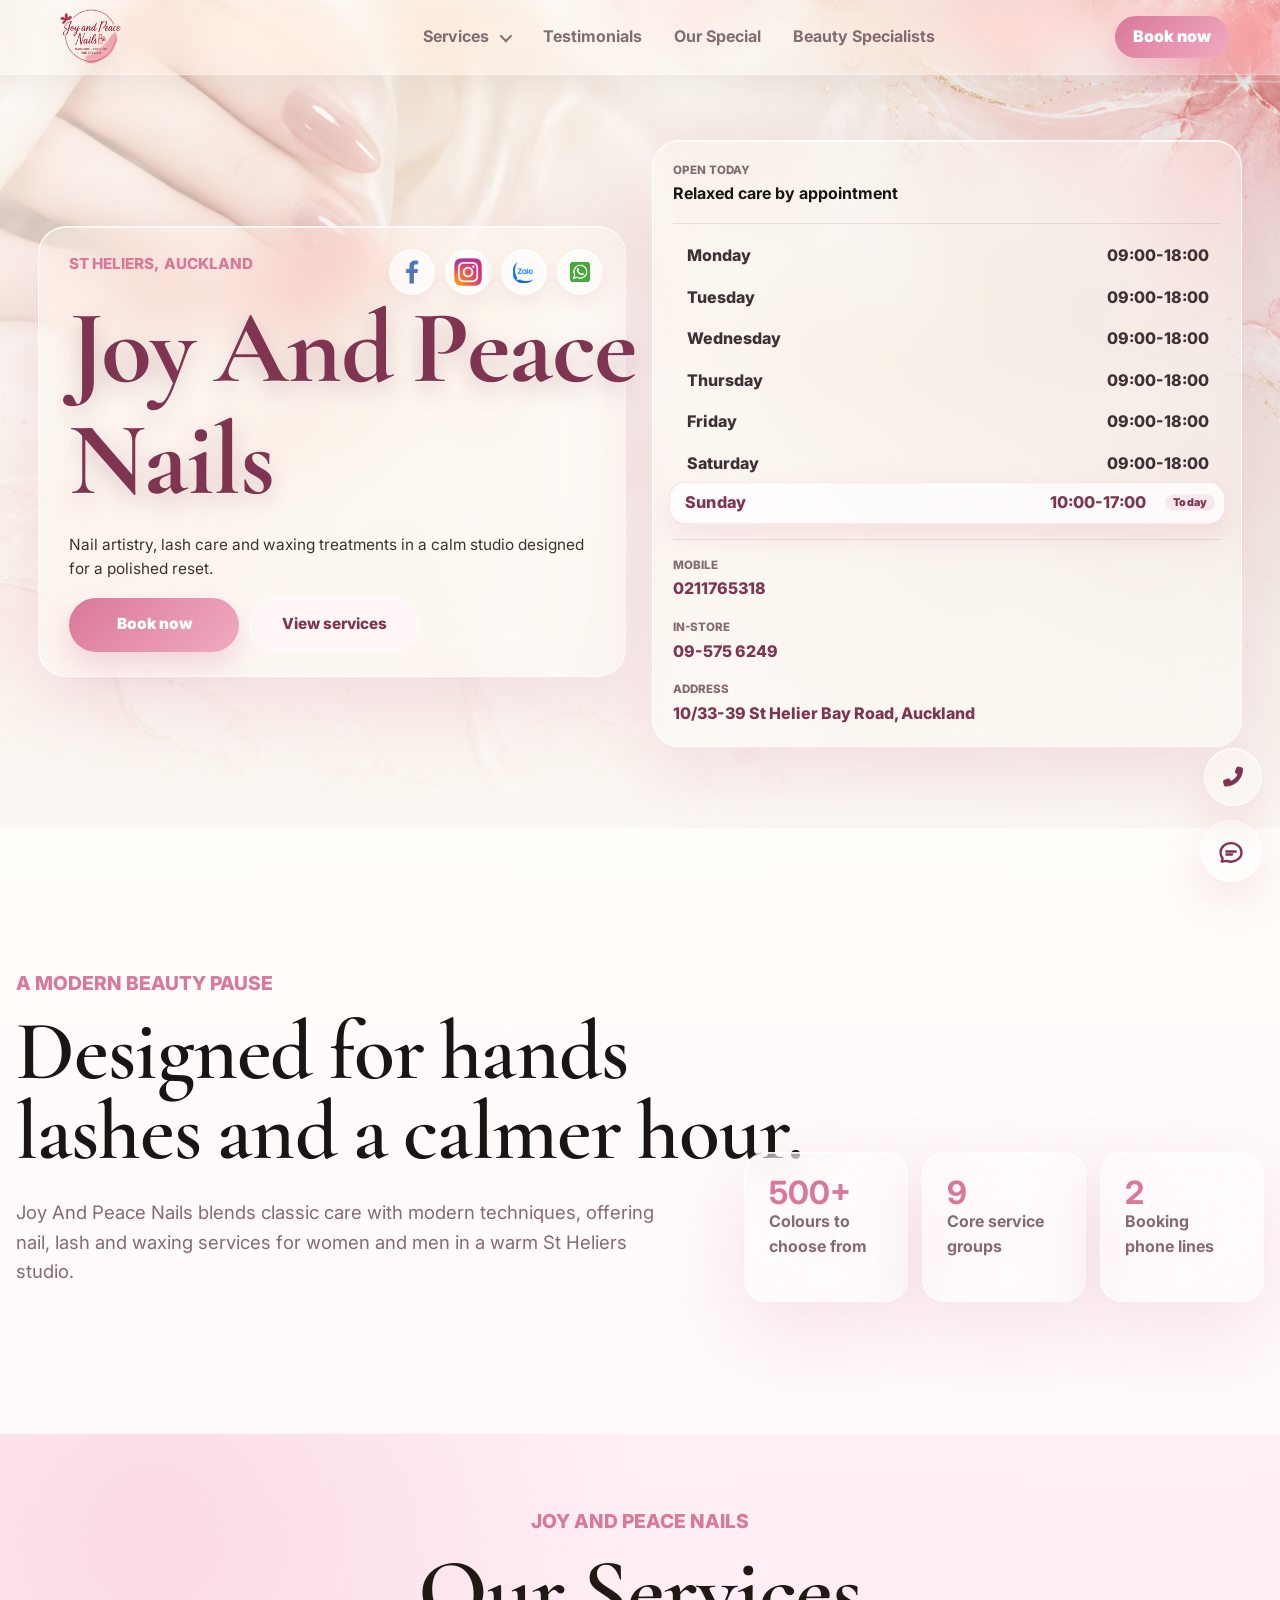
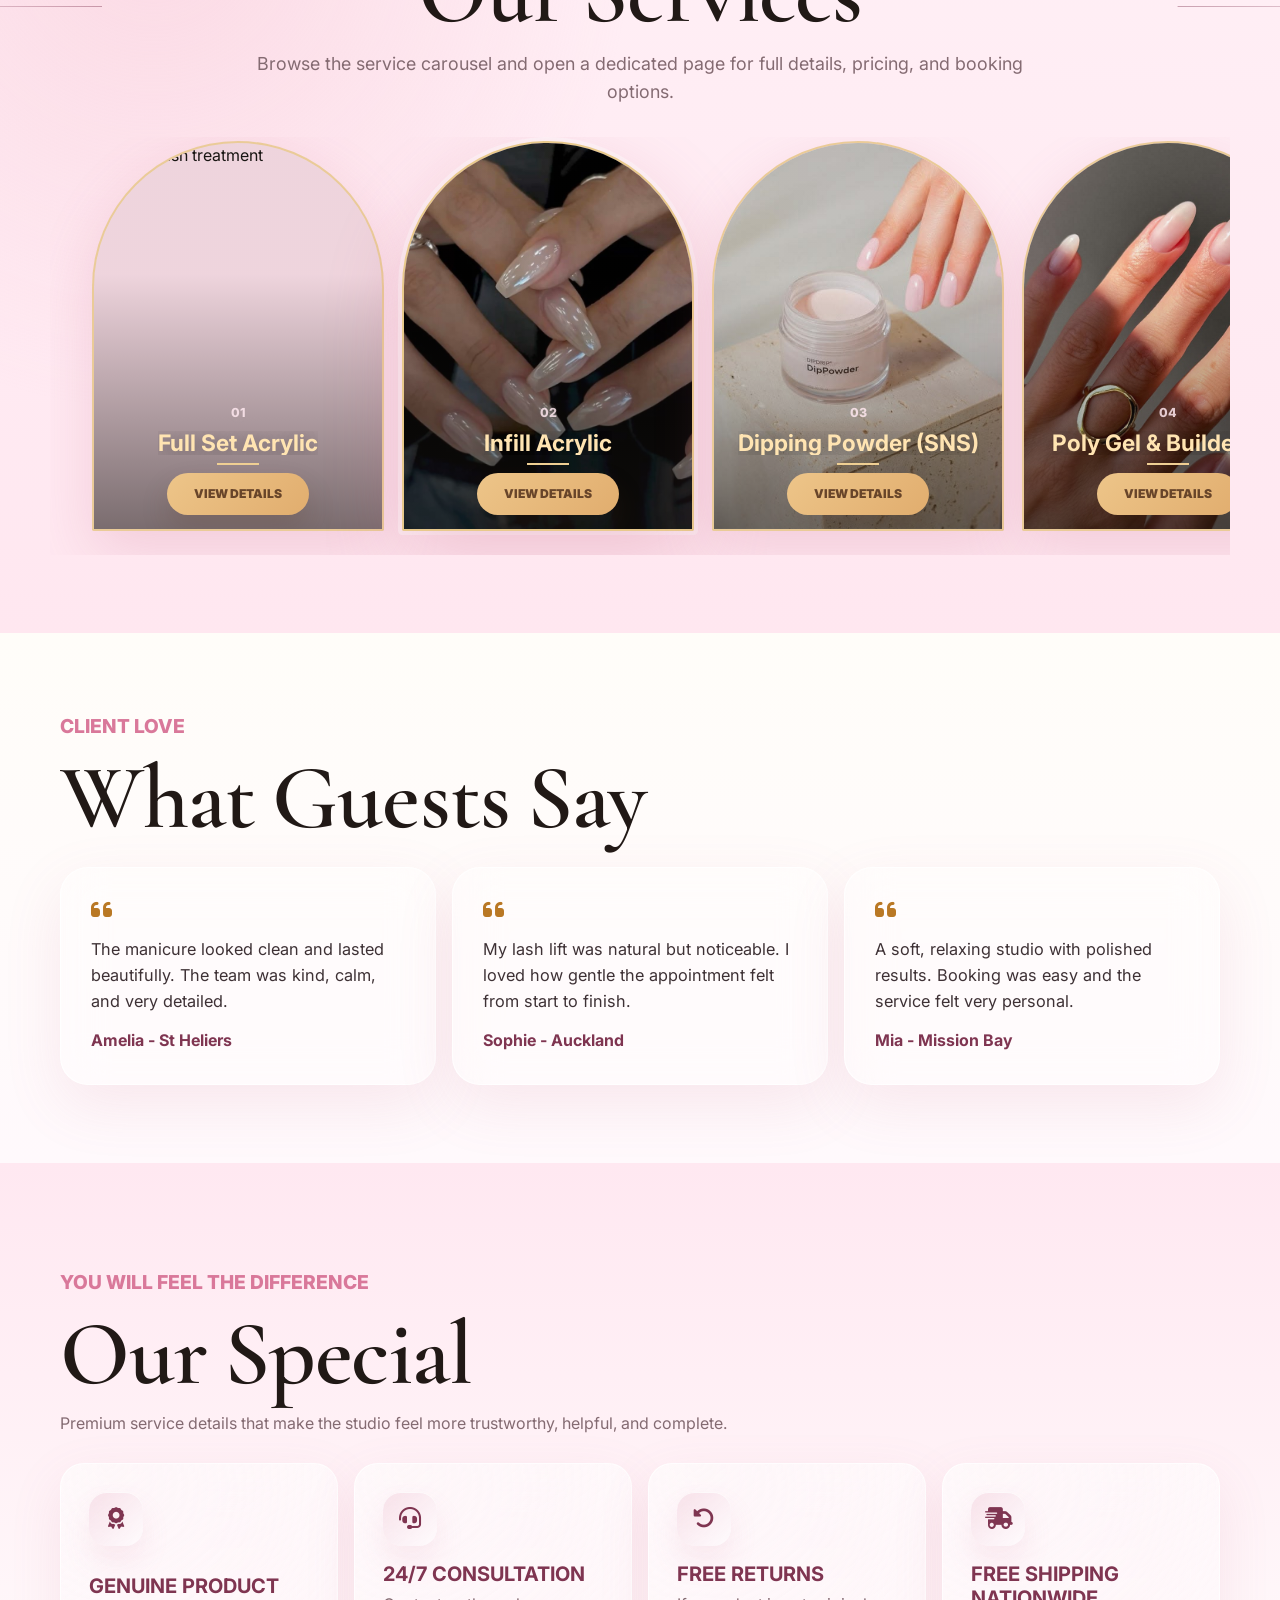
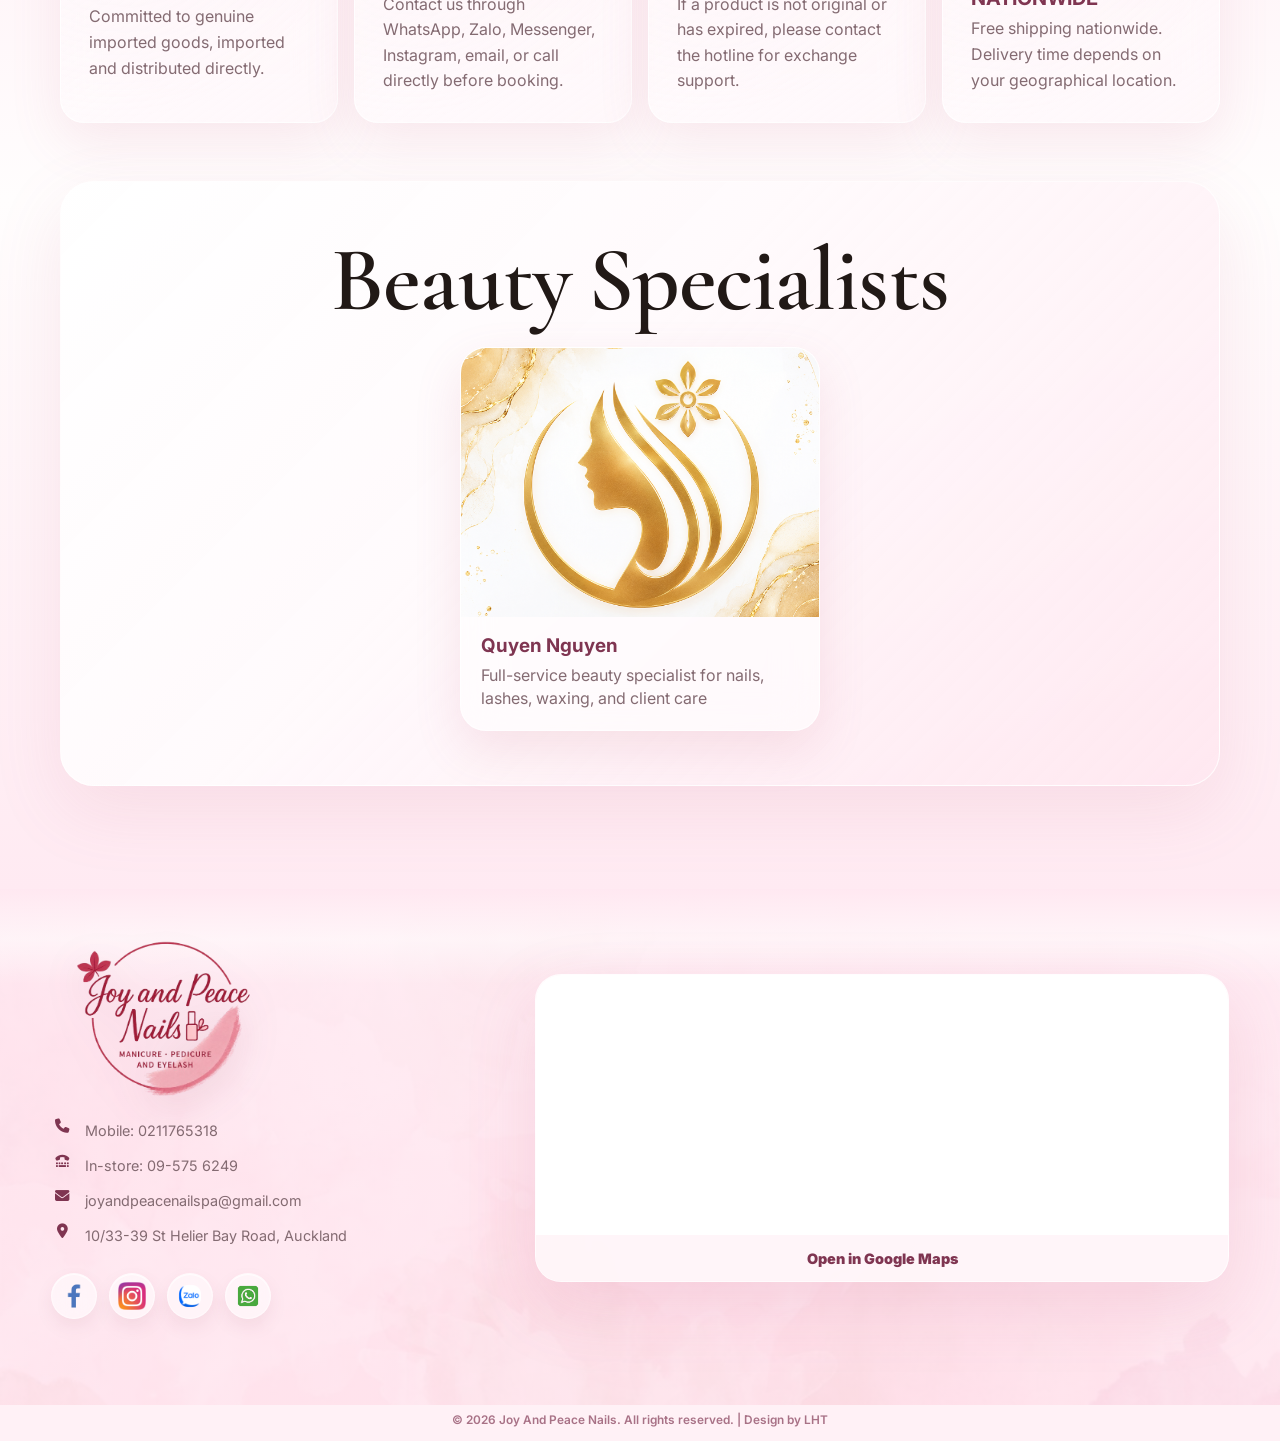
==== commit 2d0c31f1: "Deploy Joy and Peace Nails demo" ====
--- a/index.html
+++ b/index.html
@@ -12,7 +12,7 @@
     <link rel="preconnect" href="https://fonts.gstatic.com" crossorigin />
     <link href="https://fonts.googleapis.com/css2?family=Allura&family=Cormorant+Garamond:wght@500;600;700&family=Inter:wght@400;500;600;700;800&family=Playfair+Display:wght@600;700&display=swap" rel="stylesheet" />
     <link rel="stylesheet" href="https://cdnjs.cloudflare.com/ajax/libs/font-awesome/6.5.2/css/all.min.css" />
-    <link rel="stylesheet" href="assets/css/main.css?v=1.8.0" />
+    <link rel="stylesheet" href="assets/css/main.css?v=1.8.3" />
   </head>
   <body>
 
@@ -34,7 +34,6 @@
             <a href="services/manicure-pedicure.html" data-service-nav-link="services/manicure-pedicure.html"><span>Manicure &amp; Pedicure</span></a>
             <a href="services/nail-removal.html" data-service-nav-link="services/nail-removal.html"><span>Removal</span></a>
             <a href="services/eyelash-extensions.html" data-service-nav-link="services/eyelash-extensions.html"><span>Eyelash Extensions</span></a>
-            <a href="services/eyelash-infill.html" data-service-nav-link="services/eyelash-infill.html"><span>Infill (After 2 Weeks)</span></a>
             <a href="services/eyelashes-lift.html" data-service-nav-link="services/eyelashes-lift.html"><span>Tinting / Lifting / Perm</span></a>
             <a href="services/waxing.html" data-service-nav-link="services/waxing.html"><span>Waxing</span></a>
           </div>
@@ -80,7 +79,7 @@
         <div class="section-kicker reveal">A modern beauty pause</div>
         <div class="intro-grid">
           <div class="intro-copy reveal"><h2 class="intro-title"><span>Designed for hands</span><span>lashes and a calmer hour.</span></h2><p>Joy And Peace Nails blends classic care with modern techniques, offering nail, lash and waxing services for women and men in a warm St Heliers studio.</p></div>
-          <div class="stat-strip reveal" aria-label="Studio highlights"><div><strong>100+</strong><span>Colours to choose from</span></div><div><strong>10</strong><span>Core service groups</span></div><div><strong>2</strong><span>Booking phone lines</span></div></div>
+          <div class="stat-strip reveal" aria-label="Studio highlights"><div><strong>500+</strong><span>Colours to choose from</span></div><div><strong>9</strong><span>Core service groups</span></div><div><strong>2</strong><span>Booking phone lines</span></div></div>
         </div>
       </section>
       <section class="services section-pad" id="services">
@@ -114,17 +113,13 @@
             <div class="service-card-media"><img src="https://images.unsplash.com/photo-1589710751893-f9a6770ad71b?auto=format&amp;fit=crop&amp;w=900&amp;q=85" alt="Eyelash extension treatment" data-card-image data-card-index="6" /></div>
             <div class="service-card-body"><span class="service-number">07</span><h3>Eyelash Extensions</h3><span class="service-line" aria-hidden="true"></span><a class="service-detail-button" href="services/eyelash-extensions.html">View Details</a></div>
           </article>
-          <article class="service-card reveal" id="eyelash-infill" data-service-card data-service-url="services/eyelash-infill.html" tabindex="0" role="link" aria-label="View Infill (After 2 Weeks) details">
-            <div class="service-card-media"><img src="assets/images/services/infill_after_2_weeks.jpg" alt="Natural infill manicure after two weeks" data-card-image data-card-index="7" /></div>
-            <div class="service-card-body"><span class="service-number">08</span><h3>Infill (After 2 Weeks)</h3><span class="service-line" aria-hidden="true"></span><a class="service-detail-button" href="services/eyelash-infill.html">View Details</a></div>
-          </article>
           <article class="service-card reveal" id="eyelashes-lift" data-service-card data-service-url="services/eyelashes-lift.html" tabindex="0" role="link" aria-label="View Tinting / Lifting / Perm details">
-            <div class="service-card-media"><img src="assets/images/services/eyelashes_.jpg" alt="Lash lift treatment close up" data-card-image data-card-index="8" /></div>
-            <div class="service-card-body"><span class="service-number">09</span><h3>Tinting / Lifting / Perm</h3><span class="service-line" aria-hidden="true"></span><a class="service-detail-button" href="services/eyelashes-lift.html">View Details</a></div>
+            <div class="service-card-media"><img src="assets/images/services/eyelashes_.jpg" alt="Lash lift treatment close up" data-card-image data-card-index="7" /></div>
+            <div class="service-card-body"><span class="service-number">08</span><h3>Tinting / Lifting / Perm</h3><span class="service-line" aria-hidden="true"></span><a class="service-detail-button" href="services/eyelashes-lift.html">View Details</a></div>
           </article>
           <article class="service-card reveal" id="waxing" data-service-card data-service-url="services/waxing.html" tabindex="0" role="link" aria-label="View Waxing details">
-            <div class="service-card-media"><img src="assets/images/services/wax.jpg" alt="Eyebrow waxing treatment" data-card-image data-card-index="9" /></div>
-            <div class="service-card-body"><span class="service-number">10</span><h3>Waxing</h3><span class="service-line" aria-hidden="true"></span><a class="service-detail-button" href="services/waxing.html">View Details</a></div>
+            <div class="service-card-media"><img src="assets/images/services/wax.jpg" alt="Eyebrow waxing treatment" data-card-image data-card-index="8" /></div>
+            <div class="service-card-body"><span class="service-number">09</span><h3>Waxing</h3><span class="service-line" aria-hidden="true"></span><a class="service-detail-button" href="services/waxing.html">View Details</a></div>
           </article></div></div>
       </section>
       <section class="testimonials section-pad" id="testimonials">
@@ -145,7 +140,7 @@
         </div>
         <div class="team-block reveal" id="team">
           <div class="section-heading compact-heading"><h2>Beauty Specialists</h2></div>
-          <div class="specialist-grid specialist-count-1" data-specialist-grid data-team-count="1"><article class="specialist-card"><img src="assets/images/avatar.png" alt="Quyen Quyen - Joy And Peace Nails specialist" /><h3>Quyen Quyen</h3><p>Owner and full-service beauty specialist for nails, lashes, waxing, and client care.</p></article></div>
+          <div class="specialist-grid specialist-count-1" data-specialist-grid data-team-count="1"><article class="specialist-card"><img src="assets/images/avatar.png" alt="Quyen Nguyen - Joy And Peace Nails specialist" /><h3>Quyen Nguyen</h3><p>Full-service beauty specialist for nails, lashes, waxing, and client care</p></article></div>
         </div>
       </section>
     </main>
@@ -193,8 +188,8 @@
         <label class="booking-name">Full name<input name="name" type="text" autocomplete="name" required /></label>
         <label class="booking-phone">Phone<input name="phone" type="tel" autocomplete="tel" required /></label>
         <label class="booking-email"><span class="field-label">Email</span><input name="email" type="email" autocomplete="email" /></label>
-        <label class="booking-service-field">Service<span class="select-wrap"><select name="service" data-booking-service required><option value="Full Set Acrylic">Full Set Acrylic</option><option value="Infill Acrylic">Infill Acrylic</option><option value="Dipping Powder (SNS)">Dipping Powder (SNS)</option><option value="Poly Gel &amp; Builder Gel">Poly Gel &amp; Builder Gel</option><option value="Manicure &amp; Pedicure">Manicure &amp; Pedicure</option><option value="Removal">Removal</option><option value="Eyelash Extensions">Eyelash Extensions</option><option value="Infill (After 2 Weeks)">Infill (After 2 Weeks)</option><option value="Tinting / Lifting / Perm">Tinting / Lifting / Perm</option><option value="Waxing">Waxing</option></select></span></label>
-        <label class="booking-specialist-field">Specialist <small>(optional)</small><span class="select-wrap"><select name="specialist" data-booking-specialist><option value="Any available specialist">Any available specialist</option><option value="Quyen Quyen">Quyen Quyen</option></select></span></label>
+        <fieldset class="booking-service-field booking-service-options" data-booking-service><legend>Services</legend><input type="hidden" name="service" value="" data-booking-service-output /><div class="booking-service-list"><label class="booking-service-option"><input type="checkbox" name="service_choice" value="Full Set Acrylic" data-booking-service-option /><span>Full Set Acrylic</span></label><label class="booking-service-option"><input type="checkbox" name="service_choice" value="Infill Acrylic" data-booking-service-option /><span>Infill Acrylic</span></label><label class="booking-service-option"><input type="checkbox" name="service_choice" value="Dipping Powder (SNS)" data-booking-service-option /><span>Dipping Powder (SNS)</span></label><label class="booking-service-option"><input type="checkbox" name="service_choice" value="Poly Gel &amp; Builder Gel" data-booking-service-option /><span>Poly Gel &amp; Builder Gel</span></label><label class="booking-service-option"><input type="checkbox" name="service_choice" value="Manicure &amp; Pedicure" data-booking-service-option /><span>Manicure &amp; Pedicure</span></label><label class="booking-service-option"><input type="checkbox" name="service_choice" value="Removal" data-booking-service-option /><span>Removal</span></label><label class="booking-service-option"><input type="checkbox" name="service_choice" value="Eyelash Extensions" data-booking-service-option /><span>Eyelash Extensions</span></label><label class="booking-service-option"><input type="checkbox" name="service_choice" value="Tinting / Lifting / Perm" data-booking-service-option /><span>Tinting / Lifting / Perm</span></label><label class="booking-service-option"><input type="checkbox" name="service_choice" value="Waxing" data-booking-service-option /><span>Waxing</span></label></div></fieldset>
+        <label class="booking-specialist-field">Specialist <small>(optional)</small><span class="select-wrap"><select name="specialist" data-booking-specialist><option value="Any available specialist">Any available specialist</option><option value="Quyen Nguyen">Quyen Nguyen</option></select></span></label>
         <label class="booking-date">Preferred day<span class="select-wrap"><select name="day" data-booking-day required><option value="">Select an opening day</option><option value="Monday - 09:00-18:00">Monday - 09:00-18:00</option><option value="Tuesday - 09:00-18:00">Tuesday - 09:00-18:00</option><option value="Wednesday - 09:00-18:00">Wednesday - 09:00-18:00</option><option value="Thursday - 09:00-18:00">Thursday - 09:00-18:00</option><option value="Friday - 09:00-18:00">Friday - 09:00-18:00</option><option value="Saturday - 09:00-18:00">Saturday - 09:00-18:00</option><option value="Sunday - 10:00-17:00">Sunday - 10:00-17:00</option></select></span></label>
         <label class="booking-time">Preferred time<input name="time" type="text" placeholder="Example: 10:30 AM" required /></label>
         <label class="booking-notes">Notes<textarea name="notes" rows="3" placeholder="Tell us anything helpful"></textarea></label>
@@ -203,6 +198,6 @@
       </form>
     </div>
     <script>window.JPN_CONTACT_EMAIL = "joyandpeacenailspa@gmail.com";</script>
-    <script src="assets/js/main.js?v=1.8.0"></script>
+    <script src="assets/js/main.js?v=1.8.3"></script>
   </body>
 </html>
--- a/assets/css/main.css
+++ b/assets/css/main.css
@@ -7075,3 +7075,174 @@
     transform: translate(-50%, 0) !important;
   }
 }
+
+/* v70: mobile footer social row above contact details with tighter contact rhythm */
+@media (max-width: 679px) {
+  .footer-info {
+    display: grid !important;
+    grid-template-columns: minmax(82px, 0.3fr) minmax(0, 1fr) !important;
+    column-gap: 12px !important;
+    row-gap: 6px !important;
+    align-items: center !important;
+  }
+
+  .footer-logo {
+    grid-column: 1 !important;
+    grid-row: 1 / span 5 !important;
+    width: 100% !important;
+    max-width: 104px !important;
+    align-self: center !important;
+    margin: 0 !important;
+  }
+
+  .footer-socials {
+    grid-column: 2 !important;
+    grid-row: 1 !important;
+    justify-self: end !important;
+    justify-content: flex-end !important;
+    gap: 7px !important;
+    margin: 0 0 2px !important;
+    padding: 5px 7px !important;
+  }
+
+  .footer-contact-line {
+    grid-column: 2 !important;
+    margin: 0 !important;
+    gap: 8px !important;
+    align-items: center !important;
+    font-size: 0.88rem !important;
+    line-height: 1.25 !important;
+  }
+
+  .footer-contact-line:nth-of-type(1) {
+    grid-row: 2 !important;
+  }
+
+  .footer-contact-line:nth-of-type(2) {
+    grid-row: 3 !important;
+  }
+
+  .footer-contact-line:nth-of-type(3) {
+    grid-row: 4 !important;
+  }
+
+  .footer-contact-line:nth-of-type(4) {
+    grid-row: 5 !important;
+  }
+
+  .footer-contact-line i {
+    width: 18px !important;
+    min-width: 18px !important;
+  }
+
+  .footer-socials a {
+    width: 36px !important;
+    height: 36px !important;
+    min-width: 36px !important;
+  }
+
+  .footer-socials img {
+    width: 27px !important;
+    height: 27px !important;
+  }
+
+  .footer-socials a[aria-label="Zalo"] img,
+  .footer-socials a[aria-label="WhatsApp"] img {
+    width: 34px !important;
+    height: 34px !important;
+  }
+}
+
+/* v71: multi-service booking choices and price-table subsection rows */
+.booking-service-options {
+  min-width: 0;
+  margin: 0;
+  padding: 0;
+  border: 0;
+  display: grid;
+  gap: 8px;
+}
+
+.booking-service-options legend {
+  margin: 0 0 7px;
+  padding: 0;
+  color: #6f5660;
+  font-size: 0.88rem;
+  font-weight: 800;
+}
+
+.booking-service-list {
+  display: grid;
+  grid-template-columns: repeat(2, minmax(0, 1fr));
+  gap: 8px;
+  max-height: 156px;
+  overflow-y: auto;
+  padding-right: 4px;
+}
+
+.booking-service-option {
+  position: relative;
+  display: block !important;
+  min-width: 0;
+  cursor: pointer;
+}
+
+.booking-service-option input {
+  position: absolute;
+  inset: 0;
+  width: 1px;
+  height: 1px;
+  opacity: 0;
+}
+
+.booking-service-option span {
+  display: flex;
+  min-height: 42px;
+  align-items: center;
+  border: 1px solid rgba(127, 53, 81, 0.12);
+  border-radius: 14px;
+  background: rgba(255, 255, 255, 0.5);
+  padding: 8px 11px;
+  color: #6f5660;
+  font-size: 0.84rem;
+  font-weight: 800;
+  line-height: 1.18;
+  transition: border-color 180ms ease, background 180ms ease, box-shadow 180ms ease, color 180ms ease;
+}
+
+.booking-service-option input:checked + span {
+  border-color: rgba(217, 120, 154, 0.72);
+  background: rgba(248, 201, 215, 0.42);
+  color: #7f3551;
+  box-shadow: 0 10px 22px rgba(217, 120, 154, 0.16);
+}
+
+.booking-service-option input:focus-visible + span {
+  outline: 2px solid rgba(217, 120, 154, 0.6);
+  outline-offset: 2px;
+}
+
+.detail-section {
+  justify-content: center !important;
+  background: rgba(248, 201, 215, 0.34);
+  color: #b43458;
+  text-align: center;
+}
+
+.detail-section span {
+  width: 100%;
+  color: #b43458;
+  font-weight: 900;
+}
+
+@media (max-width: 679px) {
+  .booking-service-list {
+    grid-template-columns: 1fr;
+    max-height: 172px;
+  }
+
+  .booking-service-option span {
+    min-height: 40px;
+    font-size: 0.82rem;
+  }
+}
